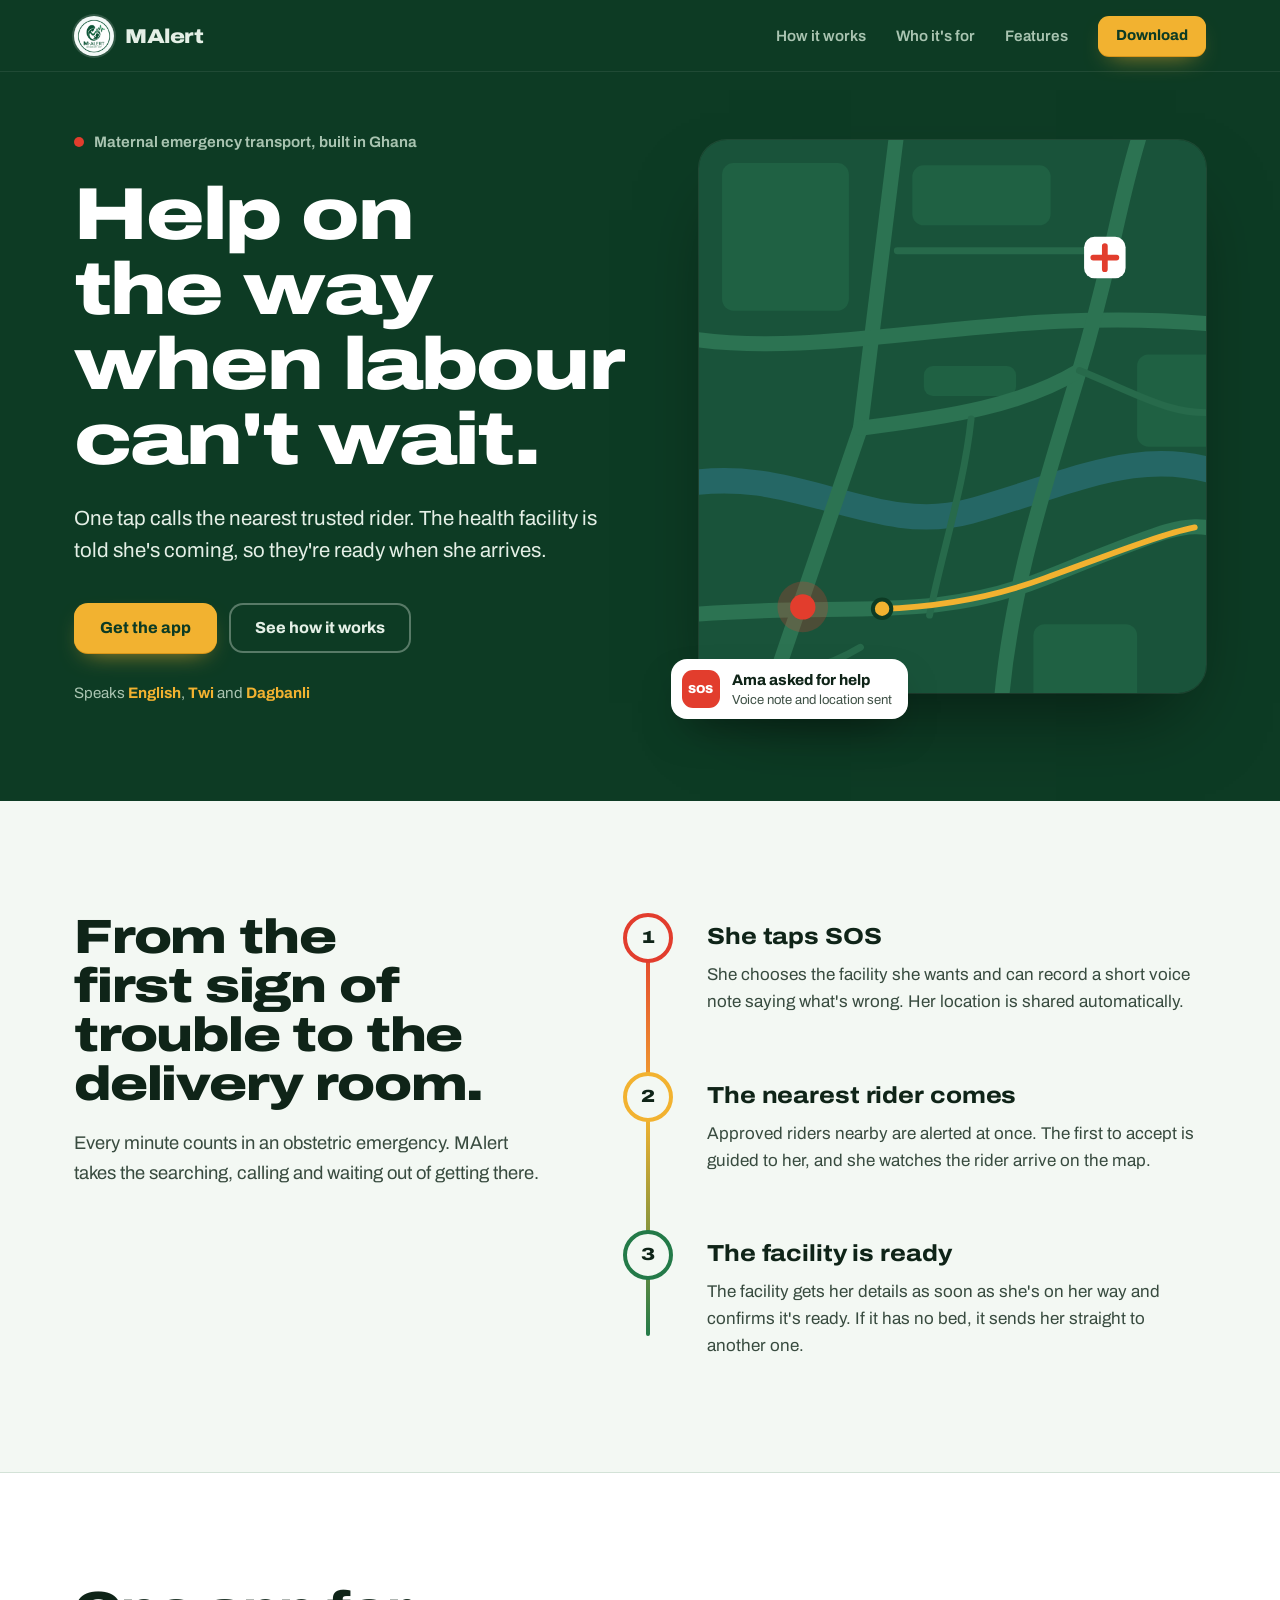
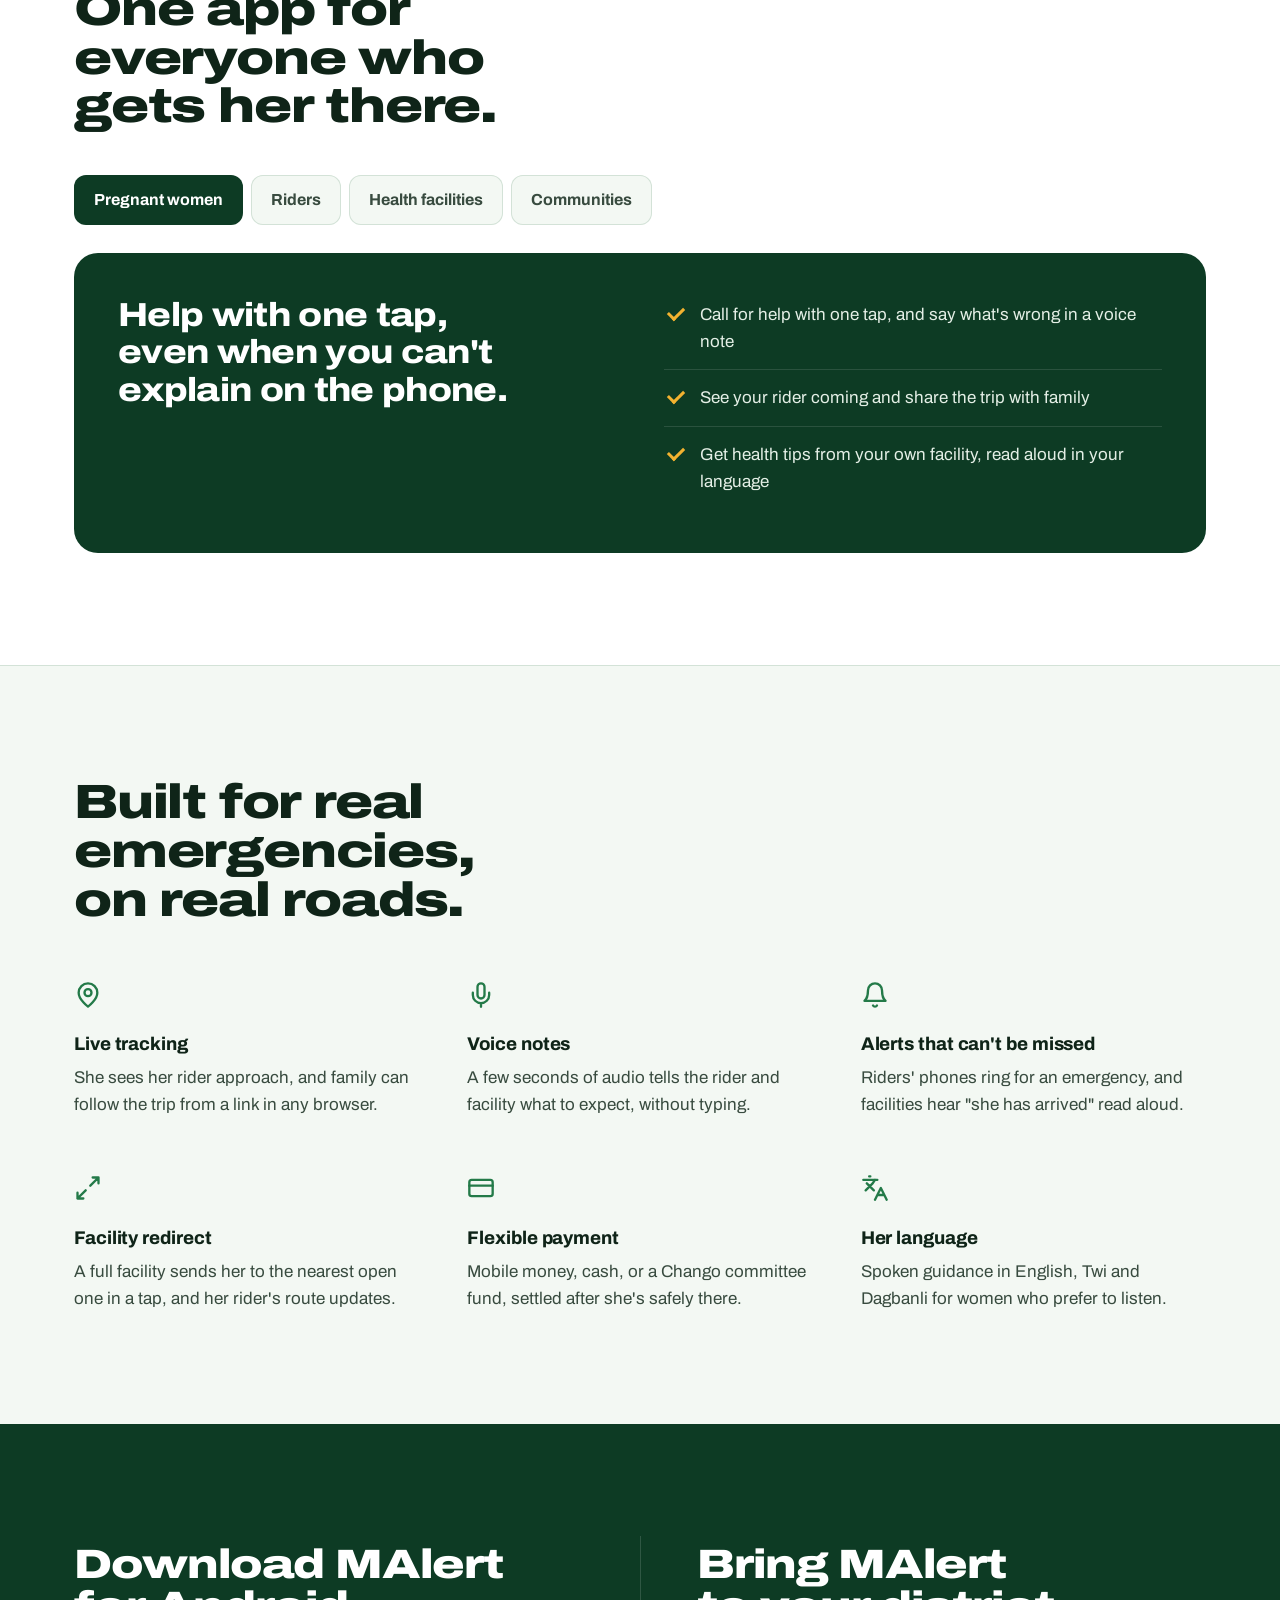
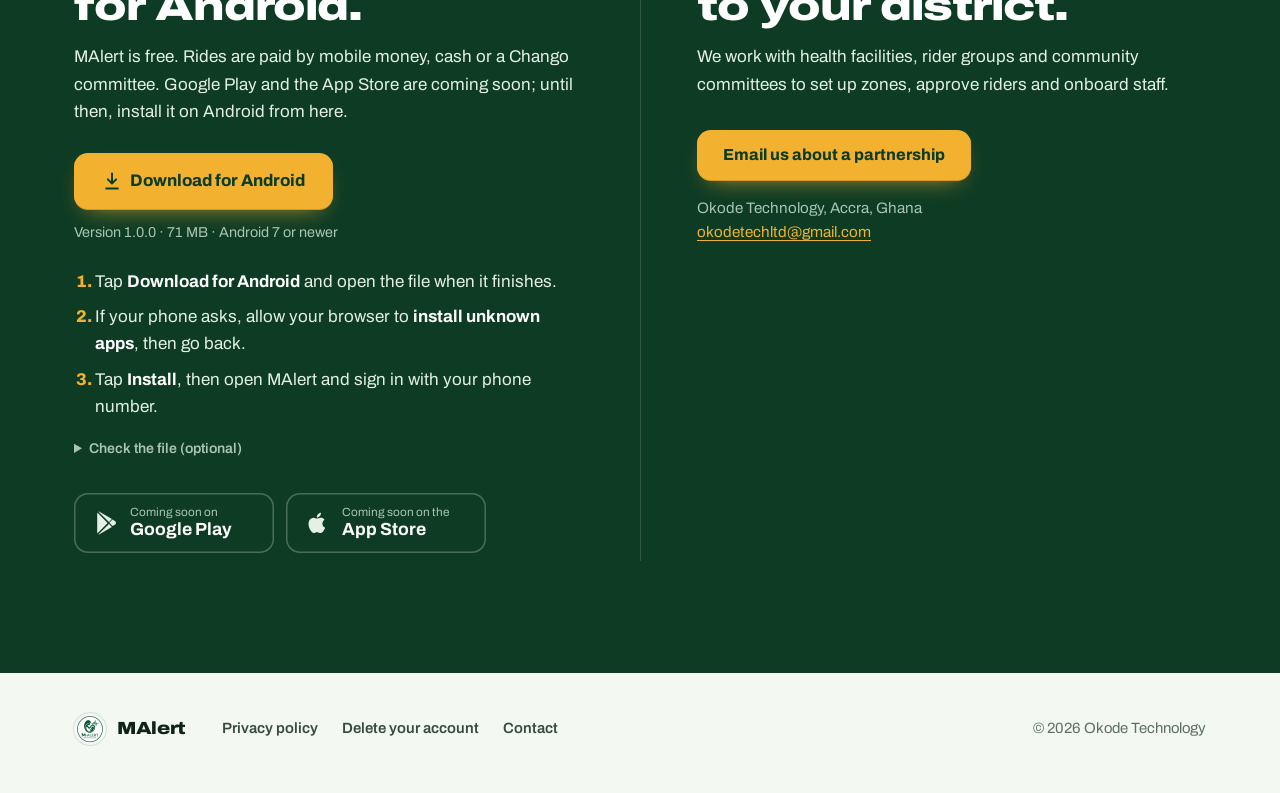
==== public/index.html @ 1bf79296 "Move the site to Firebase Hosting (malert.web.app) The site lives in public/ and deploys with fireba" ====
<!doctype html>
<html lang="en">
<head>
<meta charset="utf-8">
<meta name="viewport" content="width=device-width, initial-scale=1">
<title>MAlert: Maternal Emergency Transport</title>
<meta name="description" content="MAlert gets a pregnant woman in an emergency to the right health facility fast: one tap calls the nearest rider, and the facility is ready when she arrives.">
<meta name="theme-color" content="#0d3b24">
<meta property="og:title" content="MAlert: help on the way when labour can't wait">
<meta property="og:description" content="One tap calls the nearest rider. The facility is told she's coming. Built in Ghana for mothers, riders and health facilities.">
<meta property="og:image" content="logo.png">
<meta property="og:type" content="website">
<link rel="icon" href="logo.png" type="image/png">
<link rel="apple-touch-icon" href="logo.png">
<link rel="preconnect" href="https://fonts.googleapis.com">
<link rel="preconnect" href="https://fonts.gstatic.com" crossorigin>
<link href="https://fonts.googleapis.com/css2?family=Archivo:wdth,wght@62..125,400..900&display=swap" rel="stylesheet">
<link rel="stylesheet" href="styles.css">
</head>
<body class="home">
<a class="skip" href="#main">Skip to content</a>

<header class="site-header">
  <div class="wrap">
    <a class="brand" href="./"><img src="logo.png" alt="" width="40" height="40">MAlert</a>
    <nav class="nav" aria-label="Main">
      <a href="#how">How it works</a>
      <a href="#who">Who it's for</a>
      <a href="#features">Features</a>
      <a class="btn gold small" href="#download">Download</a>
    </nav>
  </div>
</header>

<main id="main">
  <section class="hero">
    <div class="wrap hero-grid">
      <div class="hero-copy">
        <p class="tag"><span class="pulse" aria-hidden="true"></span>Maternal emergency transport, built in Ghana</p>
        <h1>Help on the way when labour can't wait.</h1>
        <p class="lede">One tap calls the nearest trusted rider. The health facility is told she's coming, so they're ready when she arrives.</p>
        <div class="hero-actions">
          <a class="btn gold" href="#download">Get the app</a>
          <a class="btn line" href="#how">See how it works</a>
        </div>
        <p class="langs">Speaks <b>English</b>, <b>Twi</b> and <b>Dagbanli</b></p>
      </div>

      <div class="trip" aria-hidden="true">
        <svg class="map" viewBox="0 0 440 480" preserveAspectRatio="xMidYMid slice">
          <rect width="440" height="480" class="m-ground"/>
          <path class="m-water" d="M-20 300 C 80 278, 150 345, 235 322 S 385 262, 460 292"/>
          <g class="m-block">
            <rect x="185" y="22" width="120" height="52" rx="10"/>
            <rect x="20" y="20" width="110" height="128" rx="10"/>
            <rect x="380" y="186" width="70" height="80" rx="10"/>
            <rect x="290" y="420" width="90" height="70" rx="10"/>
            <rect x="195" y="196" width="80" height="26" rx="8"/>
          </g>
          <g class="m-road">
            <path d="M-10 412 C 120 400, 200 420, 300 380 S 420 330, 450 338"/>
            <path d="M58 490 L 140 250 L 172 -10"/>
            <path d="M-10 172 C 120 192, 260 142, 450 160"/>
            <path d="M262 490 C 270 390, 300 300, 330 200 S 362 60, 384 -10"/>
            <path d="M140 250 C 220 240, 280 230, 330 200"/>
          </g>
          <g class="m-lane">
            <path d="M0 470 C 60 460, 90 470, 140 440"/>
            <path d="M330 200 C 380 220, 410 240, 450 236"/>
            <path d="M200 412 C 210 360, 230 300, 236 242"/>
            <path d="M172 96 L 340 96"/>
          </g>
          <path class="route route-rider" pathLength="1" d="M430 336 C 400 342, 350 362, 300 380 C 230 406, 160 410, 90 405"/>
          <path class="route route-trip" pathLength="1" d="M90 405 L 140 250 C 220 240, 280 230, 330 200 C 342 170, 348 140, 352 120"/>
          <g class="pin-her">
            <circle class="halo" cx="90" cy="405" r="22"/>
            <circle cx="90" cy="405" r="11"/>
          </g>
          <path id="ride" fill="none" d="M430 336 C 400 342, 350 362, 300 380 C 230 406, 160 410, 90 405 L 140 250 C 220 240, 280 230, 330 200 C 342 170, 348 140, 352 120"/>
          <g class="pin-rider">
            <circle id="rider" cx="352" cy="120" r="8"/>
          </g>
          <g class="pin-facility">
            <rect x="334" y="84" width="36" height="36" rx="9"/>
            <path d="M352 92 v20 M342 102 h20"/>
          </g>
        </svg>

        <div class="chip chip-sos"><span class="sos-dot">SOS</span><span><b>Ama asked for help</b>Voice note and location sent</span></div>
        <div class="chip chip-rider"><span class="ico">
          <svg width="18" height="18" viewBox="0 0 24 24" fill="none" stroke="currentColor" stroke-width="2.2" stroke-linecap="round" stroke-linejoin="round"><circle cx="5.5" cy="17.5" r="3.5"/><circle cx="18.5" cy="17.5" r="3.5"/><path d="M15 6h2l3 7.5M5.5 17.5 9 10h5l4.5 7.5M12 6h3"/></svg>
        </span><span><b>Kwame is 4 min away</b>Accepted the emergency</span></div>
        <div class="chip chip-facility"><span class="ico ok">
          <svg width="18" height="18" viewBox="0 0 24 24" fill="none" stroke="currentColor" stroke-width="2.6" stroke-linecap="round" stroke-linejoin="round"><path d="M20 6 9 17l-5-5"/></svg>
        </span><span><b>Ridge Hospital is ready</b>A bed is waiting for her</span></div>
      </div>
    </div>
  </section>

  <section id="how" class="how">
    <div class="wrap how-grid">
      <div class="how-head">
        <h2>From the first sign of trouble to the delivery room.</h2>
        <p>Every minute counts in an obstetric emergency. MAlert takes the searching, calling and waiting out of getting there.</p>
      </div>
      <ol class="stops">
        <li class="stop">
          <span class="marker sos" aria-hidden="true"></span>
          <h3>She taps SOS</h3>
          <p>She chooses the facility she wants and can record a short voice note saying what's wrong. Her location is shared automatically.</p>
        </li>
        <li class="stop">
          <span class="marker rider" aria-hidden="true"></span>
          <h3>The nearest rider comes</h3>
          <p>Approved riders nearby are alerted at once. The first to accept is guided to her, and she watches the rider arrive on the map.</p>
        </li>
        <li class="stop">
          <span class="marker facility" aria-hidden="true"></span>
          <h3>The facility is ready</h3>
          <p>The facility gets her details as soon as she's on her way and confirms it's ready. If it has no bed, it sends her straight to another one.</p>
        </li>
      </ol>
    </div>
  </section>

  <section id="who" class="who">
    <div class="wrap">
      <h2>One app for everyone who gets her there.</h2>
      <div class="tabs" role="tablist" aria-label="Who MAlert is for">
        <button role="tab" id="t-women" aria-controls="p-women" aria-selected="true">Pregnant women</button>
        <button role="tab" id="t-riders" aria-controls="p-riders" aria-selected="false" tabindex="-1">Riders</button>
        <button role="tab" id="t-facilities" aria-controls="p-facilities" aria-selected="false" tabindex="-1">Health facilities</button>
        <button role="tab" id="t-communities" aria-controls="p-communities" aria-selected="false" tabindex="-1">Communities</button>
      </div>

      <div class="panel" role="tabpanel" id="p-women" aria-labelledby="t-women">
        <p class="panel-lead">Help with one tap, even when you can't explain on the phone.</p>
        <ul>
          <li>Call for help with one tap, and say what's wrong in a voice note</li>
          <li>See your rider coming and share the trip with family</li>
          <li>Get health tips from your own facility, read aloud in your language</li>
        </ul>
      </div>
      <div class="panel" role="tabpanel" id="p-riders" aria-labelledby="t-riders">
        <p class="panel-lead">Emergencies that ring like a call, and pay for every trip.</p>
        <ul>
          <li>Emergency alerts that ring like a phone call, so none is missed</li>
          <li>The route to her, then on to the facility, on the map</li>
          <li>Get paid for every completed trip, with your earnings in one place</li>
        </ul>
      </div>
      <div class="panel" role="tabpanel" id="p-facilities" aria-labelledby="t-facilities">
        <p class="panel-lead">Know who's coming before she reaches the door.</p>
        <ul>
          <li>See who is coming, how far away she is, and what's wrong</li>
          <li>Mark ready, or redirect her to another facility when you're full</li>
          <li>Follow up your patients with visits, check-ins and audio tips</li>
        </ul>
      </div>
      <div class="panel" role="tabpanel" id="p-communities" aria-labelledby="t-communities">
        <p class="panel-lead">Committees and zone managers keep every ride covered.</p>
        <ul>
          <li>Chango committees cover rides for the women they enrol</li>
          <li>Zone managers approve riders and step in when no one accepts</li>
          <li>Clear records of every trip and payment</li>
        </ul>
      </div>
    </div>
  </section>

  <section id="features" class="features-sec">
    <div class="wrap">
      <h2>Built for real emergencies, on real roads.</h2>
      <div class="features">
        <div class="feature">
          <svg width="24" height="24" viewBox="0 0 24 24" fill="none" stroke="currentColor" stroke-width="2" stroke-linecap="round" stroke-linejoin="round" aria-hidden="true"><path d="M20 10c0 6-8 12-8 12s-8-6-8-12a8 8 0 0 1 16 0Z"/><circle cx="12" cy="10" r="3"/></svg>
          <h3>Live tracking</h3>
          <p>She sees her rider approach, and family can follow the trip from a link in any browser.</p>
        </div>
        <div class="feature">
          <svg width="24" height="24" viewBox="0 0 24 24" fill="none" stroke="currentColor" stroke-width="2" stroke-linecap="round" stroke-linejoin="round" aria-hidden="true"><path d="M12 2a3 3 0 0 0-3 3v7a3 3 0 0 0 6 0V5a3 3 0 0 0-3-3Z"/><path d="M19 10v2a7 7 0 0 1-14 0v-2M12 19v3"/></svg>
          <h3>Voice notes</h3>
          <p>A few seconds of audio tells the rider and facility what to expect, without typing.</p>
        </div>
        <div class="feature">
          <svg width="24" height="24" viewBox="0 0 24 24" fill="none" stroke="currentColor" stroke-width="2" stroke-linecap="round" stroke-linejoin="round" aria-hidden="true"><path d="M6 8a6 6 0 0 1 12 0c0 7 3 9 3 9H3s3-2 3-9M10.3 21a1.94 1.94 0 0 0 3.4 0"/></svg>
          <h3>Alerts that can't be missed</h3>
          <p>Riders' phones ring for an emergency, and facilities hear "she has arrived" read aloud.</p>
        </div>
        <div class="feature">
          <svg width="24" height="24" viewBox="0 0 24 24" fill="none" stroke="currentColor" stroke-width="2" stroke-linecap="round" stroke-linejoin="round" aria-hidden="true"><path d="M16 3h5v5M21 3l-7 7M8 21H3v-5M3 21l7-7"/></svg>
          <h3>Facility redirect</h3>
          <p>A full facility sends her to the nearest open one in a tap, and her rider's route updates.</p>
        </div>
        <div class="feature">
          <svg width="24" height="24" viewBox="0 0 24 24" fill="none" stroke="currentColor" stroke-width="2" stroke-linecap="round" stroke-linejoin="round" aria-hidden="true"><rect x="2" y="5" width="20" height="14" rx="2"/><path d="M2 10h20"/></svg>
          <h3>Flexible payment</h3>
          <p>Mobile money, cash, or a Chango committee fund, settled after she's safely there.</p>
        </div>
        <div class="feature">
          <svg width="24" height="24" viewBox="0 0 24 24" fill="none" stroke="currentColor" stroke-width="2" stroke-linecap="round" stroke-linejoin="round" aria-hidden="true"><path d="m5 8 6 6M4 14l6-6 2-3M2 5h12M7 2h1M22 22l-5-10-5 10M14 18h6"/></svg>
          <h3>Her language</h3>
          <p>Spoken guidance in English, Twi and Dagbanli for women who prefer to listen.</p>
        </div>
      </div>
    </div>
  </section>

  <section id="download" class="closing">
    <div class="wrap closing-grid">
      <div class="get">
        <h2>Download MAlert for Android.</h2>
        <p>MAlert is free. Rides are paid by mobile money, cash or a Chango committee. Google Play and the App Store are coming soon; until then, install it on Android from here.</p>
        <a class="btn gold dl" href="downloads/malert.apk" download="MAlert-1.0.0.apk">
          <svg width="20" height="20" viewBox="0 0 24 24" fill="none" stroke="currentColor" stroke-width="2.4" stroke-linecap="round" stroke-linejoin="round" aria-hidden="true"><path d="M12 3v12M7 10l5 5 5-5M5 21h14"/></svg>
          Download for Android
        </a>
        <p class="dl-meta">Version 1.0.0 · 71 MB · Android 7 or newer</p>
        <ol class="install">
          <li>Tap <b>Download for Android</b> and open the file when it finishes.</li>
          <li>If your phone asks, allow your browser to <b>install unknown apps</b>, then go back.</li>
          <li>Tap <b>Install</b>, then open MAlert and sign in with your phone number.</li>
        </ol>
        <details class="checksum">
          <summary>Check the file (optional)</summary>
          <p>SHA-256: <code>a1c5a1329625d62ba07ef2e27d8ba541b349434fed647438bda74702157e3edd</code><br>Signed by Okode Technology.</p>
        </details>
        <div class="stores">
          <span class="store" role="img" aria-label="Coming soon on Google Play">
            <svg width="24" height="24" viewBox="0 0 24 24" fill="currentColor" aria-hidden="true"><path d="M3.6 1.8c-.3.3-.4.7-.4 1.2v18c0 .5.1.9.4 1.2l10-10.2L3.6 1.8Zm11.4 9.1 2.9-2.9L5.4.8c-.4-.2-.8-.3-1.1-.2l10.7 10.3Zm0 2.2L4.3 23.4c.3.1.7 0 1.1-.2l12.5-7.2-2.9-2.9Zm6.3-2.9-2.8-1.6-3.2 3.2 3.2 3.2 2.8-1.6c.9-.5.9-2.7 0-3.2Z"/></svg>
            <span><small>Coming soon on</small><b>Google Play</b></span>
          </span>
          <span class="store" role="img" aria-label="Coming soon on the App Store">
            <svg width="24" height="24" viewBox="0 0 24 24" fill="currentColor" aria-hidden="true"><path d="M16.4 12.6c0-2.6 2.1-3.8 2.2-3.9-1.2-1.8-3.1-2-3.7-2-1.6-.2-3.1.9-3.9.9-.8 0-2.1-.9-3.4-.9-1.7 0-3.3 1-4.2 2.6-1.8 3.1-.5 7.7 1.3 10.2.9 1.2 1.9 2.6 3.2 2.6 1.3-.1 1.8-.8 3.3-.8 1.6 0 2 .8 3.4.8 1.4 0 2.3-1.3 3.1-2.5 1-1.4 1.4-2.8 1.4-2.9-.1 0-2.7-1-2.7-4.1ZM13.9 4.9c.7-.9 1.2-2 1-3.2-1 0-2.3.7-3 1.6-.7.8-1.2 2-1.1 3.1 1.2.1 2.4-.6 3.1-1.5Z"/></svg>
            <span><small>Coming soon on the</small><b>App Store</b></span>
          </span>
        </div>
      </div>
      <div id="contact" class="partner">
        <h2>Bring MAlert to your district.</h2>
        <p>We work with health facilities, rider groups and community committees to set up zones, approve riders and onboard staff.</p>
        <a class="btn gold" href="mailto:okodetechltd@gmail.com?subject=MAlert%20partnership">Email us about a partnership</a>
        <p class="addr">Okode Technology, Accra, Ghana<br><a href="mailto:okodetechltd@gmail.com">okodetechltd@gmail.com</a></p>
      </div>
    </div>
  </section>
</main>

<footer>
  <div class="wrap">
    <a class="brand" href="./"><img src="logo.png" alt="" width="32" height="32">MAlert</a>
    <nav aria-label="Legal">
      <a href="privacy.html">Privacy policy</a>
      <a href="delete-account.html">Delete your account</a>
      <a href="mailto:okodetechltd@gmail.com">Contact</a>
    </nav>
    <span class="copy">© 2026 Okode Technology</span>
  </div>
</footer>

<script>
(function () {
  // One clock drives the trip: the rider's route draws to her, a short pickup pause,
  // then her route draws on to the facility. Chips appear as each step happens.
  var trip = document.querySelector('.trip'), path = document.getElementById('ride'), dot = document.getElementById('rider');
  if (!trip || !path || !path.getTotalLength) return;
  if (window.matchMedia('(prefers-reduced-motion: reduce)').matches) return;
  var leg1 = trip.querySelector('.route-rider'), leg2 = trip.querySelector('.route-trip');
  var chips = [[0, '.chip-sos'], [.42, '.chip-rider'], [.98, '.chip-facility']].map(function (c) { return [c[0], trip.querySelector(c[1])]; });
  var len = path.getTotalLength(), SPLIT = .44, start = null, delay = 500, dur = 4600;
  function ease(t) { return t < .5 ? 2 * t * t : 1 - Math.pow(-2 * t + 2, 2) / 2; }
  function at(p) { // 0-40% of the time: to her; 40-50%: pickup; 50-100%: to the facility
    if (p < .4) return SPLIT * ease(p / .4);
    if (p < .5) return SPLIT;
    return SPLIT + (1 - SPLIT) * ease((p - .5) / .5);
  }
  function render(p) {
    var f = at(p), pt = path.getPointAtLength(f * len);
    dot.setAttribute('cx', pt.x); dot.setAttribute('cy', pt.y);
    leg1.style.strokeDashoffset = 1 - Math.min(f / SPLIT, 1);
    leg2.style.strokeDashoffset = 1 - Math.max((f - SPLIT) / (1 - SPLIT), 0);
    chips.forEach(function (c) { if (c[1]) c[1].classList.toggle('on', p >= c[0]); });
  }
  trip.classList.add('play');
  render(0);
  function tick(now) {
    if (start === null) start = now;
    var p = Math.min(Math.max((now - start - delay) / dur, 0), 1);
    render(p);
    if (p < 1) requestAnimationFrame(tick);
  }
  requestAnimationFrame(function () { requestAnimationFrame(tick); });
})();
(function () {
  var tabs = Array.prototype.slice.call(document.querySelectorAll('[role="tab"]'));
  if (!tabs.length) return;
  function select(tab, focus) {
    tabs.forEach(function (t) {
      var on = t === tab;
      t.setAttribute('aria-selected', on);
      t.tabIndex = on ? 0 : -1;
      document.getElementById(t.getAttribute('aria-controls')).hidden = !on;
    });
    if (focus) tab.focus();
  }
  tabs.forEach(function (t, i) {
    t.addEventListener('click', function () { select(t); });
    t.addEventListener('keydown', function (e) {
      var n = e.key === 'ArrowRight' ? 1 : e.key === 'ArrowLeft' ? -1 : 0;
      if (!n) return;
      e.preventDefault();
      select(tabs[(i + n + tabs.length) % tabs.length], true);
    });
  });
  select(tabs[0]);
})();
</script>
</body>
</html>
---- public/styles.css ----
/* MAlert site. One family (Archivo), width axis carries the voice:
   expanded heavy for headlines (road-sign), normal width for reading. */

:root {
  --forest: #0d3b24;
  --forest-2: #134a2e;
  --forest-3: #1d5c3b;
  --leaf: #237a48;
  --gold: #f2b230;
  --gold-deep: #d9961a;
  --sos: #e23d2d;
  --on-forest: #e4efe6;
  --on-forest-dim: #a9c4b1;

  --bg: #f3f8f3;
  --paper: #ffffff;
  --ink: #0f2418;
  --body: #384b3f;
  --muted: #5d6f63;
  --line: #d3e2d7;
  --accent: var(--leaf);
  --note: #fff4d6;

  --map-ground: #19533a;
  --map-block: #1f6143;
  --map-road: #2c7352;
  --map-lane: #276a4b;
  --map-water: #2b6f78;

  color-scheme: light;
}

@media (prefers-color-scheme: dark) {
  :root:not([data-theme="light"]) {
    --bg: #0c1f15;
    --paper: #11291c;
    --ink: #eaf3ec;
    --body: #c2d3c7;
    --muted: #8fa797;
    --line: #23402f;
    --accent: #7fd1a0;
    --note: #3a2f12;
    color-scheme: dark;
  }
}
:root[data-theme="dark"] {
  --bg: #0c1f15; --paper: #11291c; --ink: #eaf3ec; --body: #c2d3c7;
  --muted: #8fa797; --line: #23402f; --accent: #7fd1a0; --note: #3a2f12;
  color-scheme: dark;
}

* { box-sizing: border-box; }
html { scroll-behavior: smooth; -webkit-text-size-adjust: 100%; scroll-padding-top: 80px; }
@media (prefers-reduced-motion: reduce) { html { scroll-behavior: auto; } }

body {
  margin: 0;
  background: var(--bg);
  color: var(--body);
  font-family: "Archivo", system-ui, -apple-system, "Segoe UI", Roboto, sans-serif;
  font-size: 17px;
  line-height: 1.6;
  font-variation-settings: "wdth" 100;
  overflow-x: hidden;
}

h1, h2, h3 { color: var(--ink); margin: 0; }
h1, h2 {
  font-stretch: 125%;
  font-variation-settings: "wdth" 125;
  font-weight: 850;
  letter-spacing: -0.025em;
  line-height: 1.02;
  text-wrap: balance;
}
h1 { font-size: clamp(2.5rem, 6vw, 4.6rem); }
h2 { font-size: clamp(1.9rem, 3.8vw, 3rem); }
h3 { font-size: 1.15rem; font-weight: 750; line-height: 1.25; letter-spacing: -0.005em; }
p { margin: 0; }
a { color: var(--accent); text-underline-offset: 3px; }
img { max-width: 100%; display: block; }

.wrap { width: 100%; max-width: 1180px; margin: 0 auto; padding: 0 24px; }
@media (max-width: 600px) { .wrap { padding: 0 16px; } }

.skip { position: absolute; left: -999px; top: 8px; background: var(--gold); color: var(--forest); padding: 8px 14px; border-radius: 8px; z-index: 20; font-weight: 700; }
.skip:focus { left: 8px; }
:focus-visible { outline: 3px solid var(--gold); outline-offset: 3px; border-radius: 6px; }

/* ── Buttons ─────────────────────────── */
.btn {
  display: inline-flex; align-items: center; justify-content: center; gap: 8px;
  min-height: 50px; padding: 0 26px; border-radius: 14px; border: 0;
  font: inherit; font-weight: 750; font-size: 1rem; text-decoration: none; cursor: pointer;
  background: var(--forest); color: #fff;
  transition: background-color .15s ease, box-shadow .15s ease;
}
.btn:hover { background: var(--forest-3); }
.btn.gold { background: var(--gold); color: var(--forest); box-shadow: 0 1px 0 var(--gold-deep), 0 10px 24px -12px rgba(242, 178, 48, .8); }
.btn.gold:hover { background: #f7c357; }
.btn.line { background: transparent; color: var(--on-forest); box-shadow: inset 0 0 0 2px rgba(228, 239, 230, .35); }
.btn.line:hover { box-shadow: inset 0 0 0 2px var(--on-forest); }
.btn.small { min-height: 40px; padding: 0 18px; font-size: .92rem; border-radius: 11px; }

/* ── Header ──────────────────────────── */
.site-header { position: sticky; top: 0; z-index: 10; background: var(--forest); color: var(--on-forest); }
.site-header::after { content: ""; position: absolute; inset: auto 0 0; height: 1px; background: rgba(255, 255, 255, .08); }
.site-header .wrap { display: flex; align-items: center; gap: 24px; height: 72px; }
.brand {
  display: inline-flex; align-items: center; gap: 11px; color: inherit; text-decoration: none;
  font-weight: 850; font-size: 1.25rem; letter-spacing: -0.02em; font-variation-settings: "wdth" 118;
}
.brand img { width: 40px; height: 40px; border-radius: 50%; background: #fff; box-shadow: 0 0 0 2px rgba(255, 255, 255, .15); }
.nav { margin-left: auto; display: flex; gap: 30px; align-items: center; }
.nav a:not(.btn) { color: var(--on-forest-dim); text-decoration: none; font-weight: 600; font-size: .95rem; transition: color .15s; }
.nav a:not(.btn):hover { color: #fff; }
@media (max-width: 820px) { .nav a:not(.btn) { display: none; } }

/* ── Hero ────────────────────────────── */
.hero { background: var(--forest); color: var(--on-forest); padding: 56px 0 96px; position: relative; overflow: hidden; }
.hero-grid { display: grid; grid-template-columns: 1.05fr .95fr; gap: 64px; align-items: center; }
@media (max-width: 940px) { .hero-grid { grid-template-columns: 1fr; gap: 48px; } .hero { padding: 40px 0 72px; } }

.tag { display: inline-flex; align-items: center; gap: 10px; font-weight: 650; font-size: .95rem; color: var(--on-forest-dim); }
.pulse { width: 10px; height: 10px; border-radius: 50%; background: var(--sos); box-shadow: 0 0 0 0 rgba(226, 61, 45, .6); animation: ping 2.2s infinite; flex: none; }
@keyframes ping { 70% { box-shadow: 0 0 0 10px rgba(226, 61, 45, 0); } 100% { box-shadow: 0 0 0 0 rgba(226, 61, 45, 0); } }

.hero h1 { color: #fff; margin-top: 22px; max-width: 11ch; }
.lede { font-size: clamp(1.1rem, 1.6vw, 1.3rem); line-height: 1.55; margin-top: 26px; max-width: 30em; color: var(--on-forest); }
.hero-actions { display: flex; flex-wrap: wrap; gap: 12px; margin-top: 36px; }
.langs { margin-top: 28px; font-size: .95rem; color: var(--on-forest-dim); }
.langs b { color: var(--gold); font-weight: 700; }

/* The trip: map card with a route that draws on load */
.trip { position: relative; max-width: 520px; width: 100%; justify-self: end; }
@media (max-width: 940px) { .trip { justify-self: center; } }
.map {
  display: block; width: 100%; aspect-ratio: 440 / 480; height: auto;
  border-radius: 28px; box-shadow: 0 0 0 1px rgba(255, 255, 255, .08), 0 40px 80px -30px rgba(0, 0, 0, .55);
}
.m-ground { fill: var(--map-ground); }
.m-water { fill: none; stroke: var(--map-water); stroke-width: 22; stroke-linecap: round; opacity: .7; }
.m-block rect { fill: var(--map-block); }
.m-road path { fill: none; stroke: var(--map-road); stroke-width: 13; stroke-linecap: round; stroke-linejoin: round; }
.m-lane path { fill: none; stroke: var(--map-lane); stroke-width: 6; stroke-linecap: round; }
.route { fill: none; stroke-linecap: round; stroke-linejoin: round; stroke-dasharray: 1; stroke-dashoffset: 0; }
.route-rider { stroke: var(--gold); stroke-width: 5; }
.route-trip { stroke: #fff; stroke-width: 6; }
.pin-her circle { fill: var(--sos); }
.pin-her .halo { fill: rgba(226, 61, 45, .25); transform-box: fill-box; transform-origin: center; }
.pin-rider circle { fill: var(--gold); stroke: var(--forest); stroke-width: 3.5; }
.pin-facility rect { fill: #fff; }
.pin-facility path { stroke: var(--sos); stroke-width: 5; stroke-linecap: round; }

.chip {
  position: absolute; display: flex; align-items: center; gap: 12px;
  background: #fff; color: #3f5146; border-radius: 16px; padding: 11px 16px 11px 11px;
  font-size: .82rem; line-height: 1.3; box-shadow: 0 18px 40px -16px rgba(0, 0, 0, .5);
  max-width: 270px;
}
.chip b { display: block; color: #0f2418; font-size: .95rem; font-weight: 750; }
.chip-sos { left: -28px; bottom: -26px; }
.chip-rider { right: -24px; top: 47%; }
.chip-facility { right: 15%; top: -22px; }
@media (max-width: 600px) {
  .chip { font-size: .75rem; padding: 8px 12px 8px 8px; max-width: 220px; }
  .chip b { font-size: .86rem; }
  .chip-sos { left: -6px; bottom: -22px; }
  .chip-rider { right: -6px; }
  .chip-facility { right: 6px; }
}
.sos-dot, .chip .ico { flex: none; width: 38px; height: 38px; border-radius: 11px; display: grid; place-items: center; }
.sos-dot { background: var(--sos); color: #fff; font-weight: 850; font-size: .72rem; letter-spacing: .02em; }
.chip .ico { background: var(--gold); color: var(--forest); }
.chip .ico.ok { background: var(--leaf); color: #fff; }

/* Final state is the default (no JS, reduced motion). The script adds .play and drives the trip. */
.trip.play .chip { opacity: 0; transform: translateY(10px) scale(.97); transition: opacity .45s ease, transform .5s cubic-bezier(.2, .8, .2, 1); }
.trip.play .chip.on { opacity: 1; transform: none; }
@media (prefers-reduced-motion: no-preference) {
  .pin-her .halo { animation: halo 1.6s ease-out infinite; }
  @keyframes halo { from { transform: scale(.6); opacity: 1; } to { transform: scale(1.6); opacity: 0; } }
}
@media (prefers-reduced-motion: reduce) { .pulse { animation: none; } }

/* ── Sections ────────────────────────── */
section { padding: 112px 0; }
@media (max-width: 700px) { section { padding: 80px 0; } }

/* How it works: the route continues down the page as three stops */
.how-grid { display: grid; grid-template-columns: .9fr 1.1fr; gap: 72px; align-items: start; }
@media (max-width: 900px) { .how-grid { grid-template-columns: 1fr; gap: 48px; } }
.how-head { position: sticky; top: 120px; }
@media (max-width: 900px) { .how-head { position: static; } }
.how-head p { margin-top: 20px; font-size: 1.15rem; max-width: 28em; }

.stops { list-style: none; margin: 0; padding: 0; counter-reset: stop; position: relative; }
.stops::before {
  content: ""; position: absolute; left: 23px; top: 24px; bottom: 24px; width: 4px; border-radius: 4px;
  background: linear-gradient(var(--sos), var(--gold) 45%, var(--leaf));
}
.stop { position: relative; padding: 0 0 56px 84px; counter-increment: stop; }
.stop:last-child { padding-bottom: 0; }
.stop .marker {
  position: absolute; left: 0; top: 0; width: 50px; height: 50px; border-radius: 50%;
  display: grid; place-items: center; background: var(--bg); border: 4px solid;
  font-weight: 850; font-size: 1.1rem; color: var(--ink); font-variation-settings: "wdth" 125;
}
.stop .marker::before { content: counter(stop); }
.marker.sos { border-color: var(--sos); }
.marker.rider { border-color: var(--gold); }
.marker.facility { border-color: var(--leaf); }
.stop h3 { font-size: 1.45rem; font-variation-settings: "wdth" 112; padding-top: 9px; }
.stop p { margin-top: 10px; max-width: 34em; }

/* Who it's for */
.who { background: var(--paper); border-block: 1px solid var(--line); }
.who h2 { max-width: 16ch; }
.tabs { display: flex; flex-wrap: wrap; gap: 8px; margin-top: 44px; }
.tabs button {
  font: inherit; font-weight: 700; font-size: 1rem; cursor: pointer;
  padding: 12px 20px; border-radius: 12px; border: 0;
  background: var(--bg); color: var(--body); box-shadow: inset 0 0 0 1px var(--line);
  transition: background-color .15s, color .15s;
}
.tabs button:hover { color: var(--ink); box-shadow: inset 0 0 0 1px var(--muted); }
.tabs button[aria-selected="true"] { background: var(--forest); color: #fff; box-shadow: none; }
.panel {
  margin-top: 28px; display: grid; grid-template-columns: 1fr 1fr; gap: 48px; align-items: start;
  padding: 44px; border-radius: 24px; background: var(--forest); color: var(--on-forest);
}
.panel[hidden] { display: none; }
@media (max-width: 800px) { .panel { grid-template-columns: 1fr; gap: 24px; padding: 28px 24px; } }
.panel-lead {
  color: #fff; font-weight: 800; font-size: clamp(1.5rem, 2.6vw, 2.1rem); line-height: 1.12;
  letter-spacing: -0.02em; font-variation-settings: "wdth" 115; text-wrap: balance;
}
.panel ul { margin: 0; padding: 0; list-style: none; }
.panel li { position: relative; padding: 14px 0 14px 36px; border-top: 1px solid rgba(255, 255, 255, .12); }
.panel li:first-child { border-top: 0; padding-top: 4px; }
.panel li::before {
  content: ""; position: absolute; left: 4px; top: calc(14px + .35em); width: 13px; height: 7px;
  border-left: 3px solid var(--gold); border-bottom: 3px solid var(--gold); transform: rotate(-45deg);
}
.panel li:first-child::before { top: calc(4px + .35em); }

/* Features */
.features-sec h2 { max-width: 15ch; }
.features { display: grid; grid-template-columns: repeat(3, 1fr); gap: 56px 48px; margin-top: 56px; }
@media (max-width: 900px) { .features { grid-template-columns: repeat(2, 1fr); } }
@media (max-width: 560px) { .features { grid-template-columns: 1fr; gap: 36px; } }
.feature svg { color: var(--accent); width: 28px; height: 28px; }
.feature h3 { margin-top: 16px; }
.feature p { margin-top: 8px; max-width: 30em; }

/* Closing: download + partner */
.closing { background: var(--forest); color: var(--on-forest); }
.closing h2 { color: #fff; font-size: clamp(1.8rem, 3.2vw, 2.6rem); }
.closing-grid { display: grid; grid-template-columns: 1fr 1fr; gap: 0; }
.get, .partner { padding: 8px 56px 8px 0; }
.partner { padding: 8px 0 8px 56px; border-left: 1px solid rgba(255, 255, 255, .14); }
@media (max-width: 860px) {
  .closing-grid { grid-template-columns: 1fr; }
  .get { padding: 0 0 56px; }
  .partner { padding: 56px 0 0; border-left: 0; border-top: 1px solid rgba(255, 255, 255, .14); }
}
.closing p { margin-top: 16px; max-width: 30em; }
.stores { display: flex; flex-wrap: wrap; gap: 12px; margin-top: 32px; }
.store {
  display: inline-flex; align-items: center; gap: 12px; min-width: 200px;
  padding: 12px 20px; border-radius: 14px; color: var(--on-forest);
  box-shadow: inset 0 0 0 1.5px rgba(255, 255, 255, .25);
}
.store small { display: block; font-size: .74rem; color: var(--on-forest-dim); line-height: 1.2; }
.store b { display: block; font-size: 1.1rem; line-height: 1.25; color: #fff; }
.partner .btn { margin-top: 32px; }
.get .dl { margin-top: 28px; min-height: 56px; padding: 0 28px; font-size: 1.05rem; }
.dl-meta { font-size: .9rem; color: var(--on-forest-dim); }
.closing p.dl-meta { margin-top: 12px; }
.install { margin: 24px 0 0; padding-left: 1.3rem; max-width: 32em; color: var(--on-forest); }
.install li { margin-top: 8px; }
.install li::marker { color: var(--gold); font-weight: 800; }
.install b { color: #fff; }
.checksum { margin-top: 18px; font-size: .88rem; color: var(--on-forest-dim); }
.checksum summary { cursor: pointer; font-weight: 600; }
.checksum code { font-size: .78rem; word-break: break-all; color: var(--on-forest); }
.closing .checksum p { margin-top: 8px; }
.addr { font-size: .95rem; color: var(--on-forest-dim); }
.addr a { color: var(--gold); }

/* ── Footer ──────────────────────────── */
footer { padding: 40px 0 48px; font-size: .93rem; color: var(--muted); border-top: 1px solid var(--line); }
footer .wrap { display: flex; flex-wrap: wrap; gap: 16px 36px; align-items: center; }
footer .brand { color: var(--ink); font-size: 1.1rem; }
footer .brand img { width: 32px; height: 32px; box-shadow: 0 0 0 1px var(--line); }
footer nav { display: flex; flex-wrap: wrap; gap: 8px 24px; }
footer nav a { color: var(--body); text-decoration: none; font-weight: 600; }
footer nav a:hover { color: var(--accent); }
footer .copy { margin-left: auto; }
@media (max-width: 700px) { footer .copy { margin-left: 0; width: 100%; } }
.home footer { border-top: 0; }

/* ── Document pages (privacy, delete account, 404) ── */
.doc-head { background: var(--forest); color: var(--on-forest); padding: 64px 0 72px; }
.doc-head .wrap, .doc .wrap { max-width: 800px; }
.doc-head h1 { color: #fff; font-size: clamp(2.1rem, 5vw, 3.4rem); }
.doc-head .updated { margin-top: 16px; color: var(--on-forest-dim); }
.doc { padding: 56px 0 96px; }
.doc h2 { font-size: 1.45rem; font-variation-settings: "wdth" 115; margin: 2.6rem 0 .5rem; letter-spacing: -0.015em; line-height: 1.2; }
.doc h2:first-child { margin-top: 0; }
.doc p, .doc li { margin-top: .6rem; max-width: 40em; }
.doc ul, .doc ol { padding-left: 1.3rem; margin: 0; }
.doc li::marker { color: var(--accent); font-weight: 700; }
.doc strong { color: var(--ink); }
.doc .note { margin-top: 1.4rem; background: var(--note); border-left: 4px solid var(--gold); border-radius: 4px 12px 12px 4px; padding: 14px 18px; color: var(--ink); }
.doc-head .btn { margin-top: 32px; }
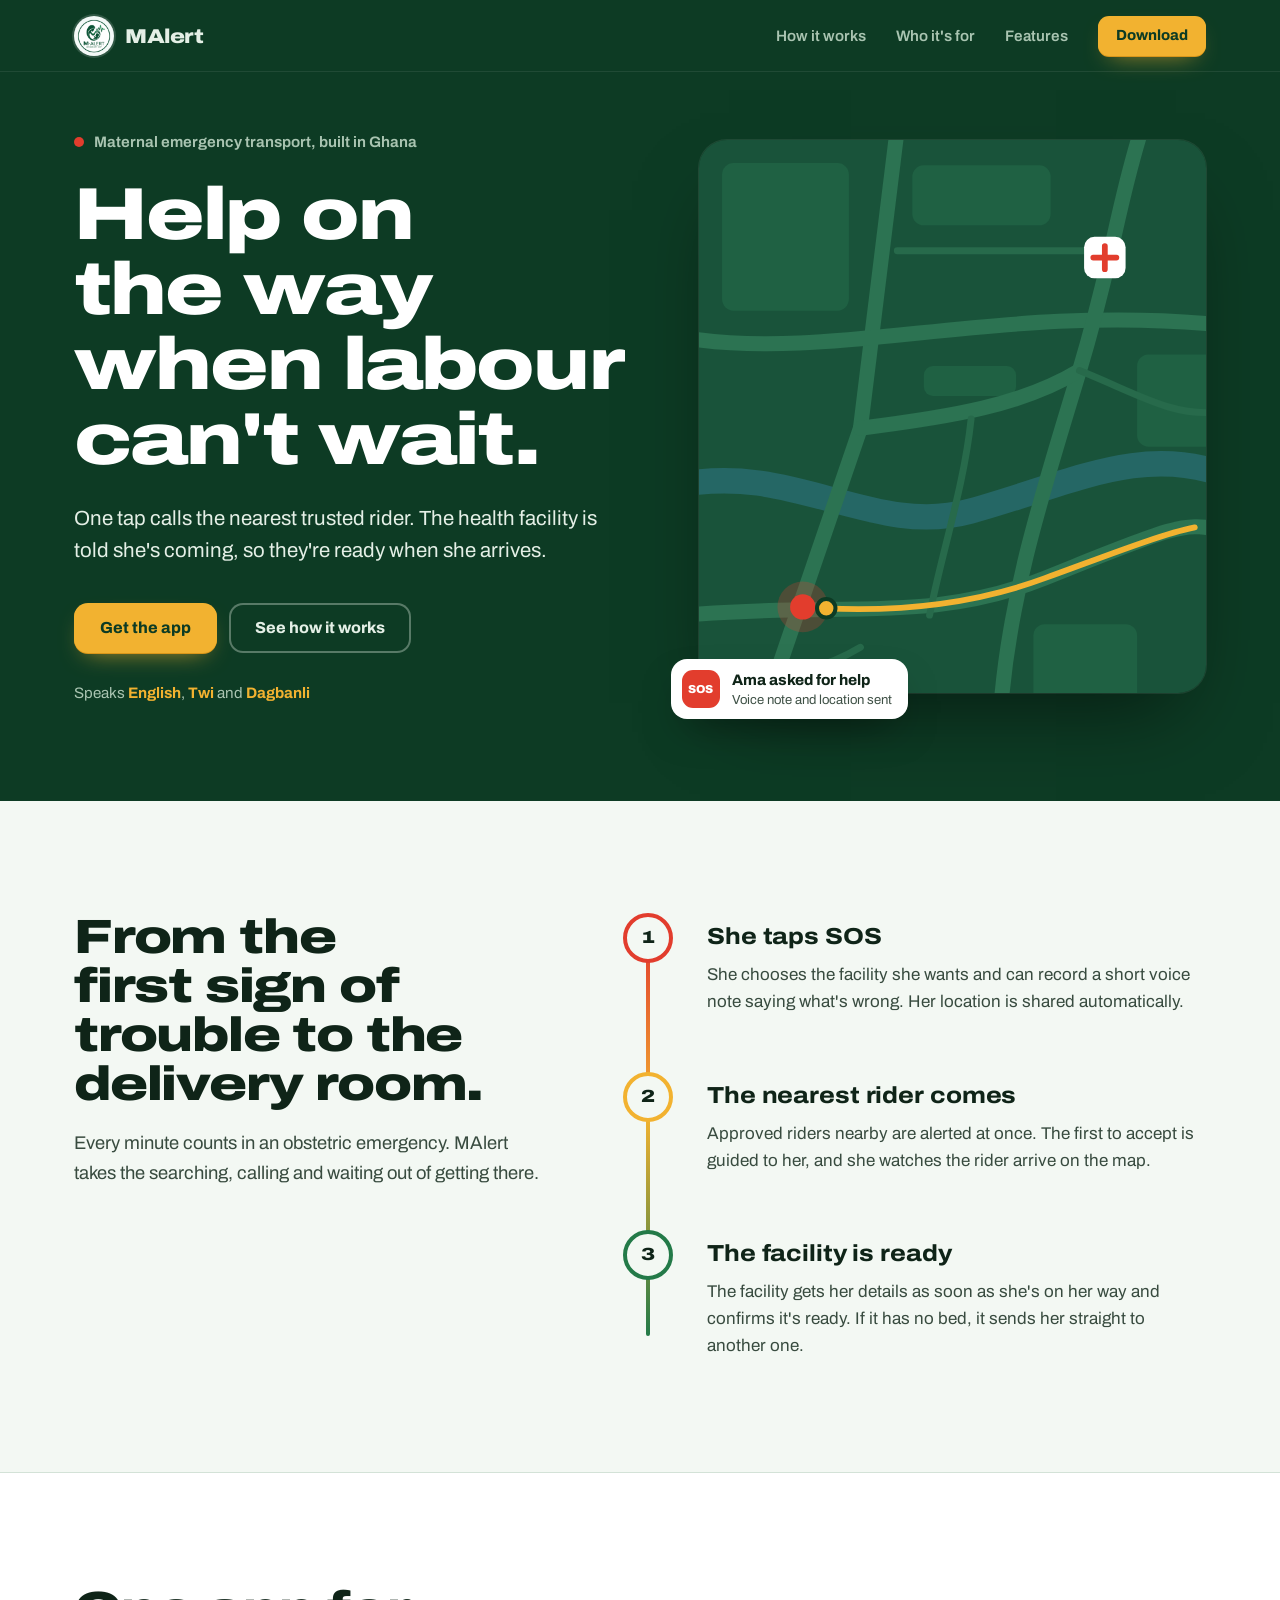
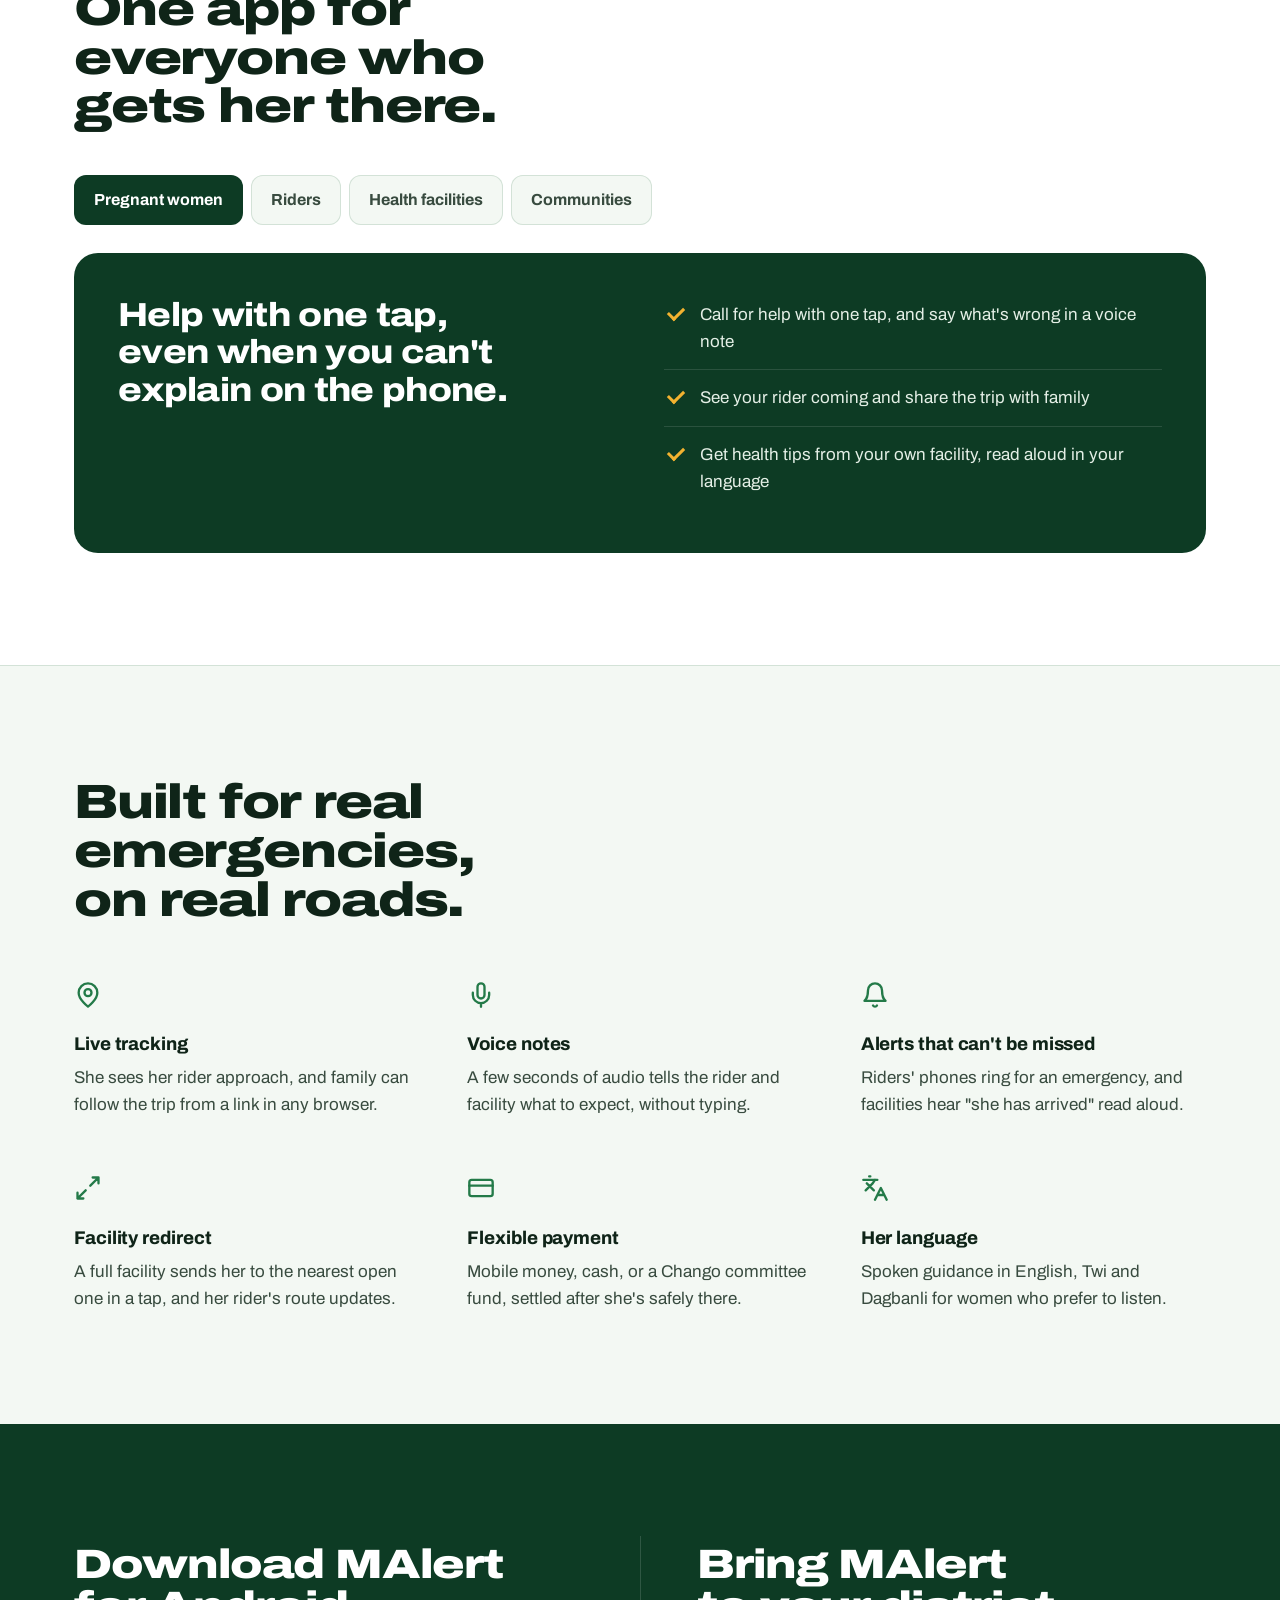
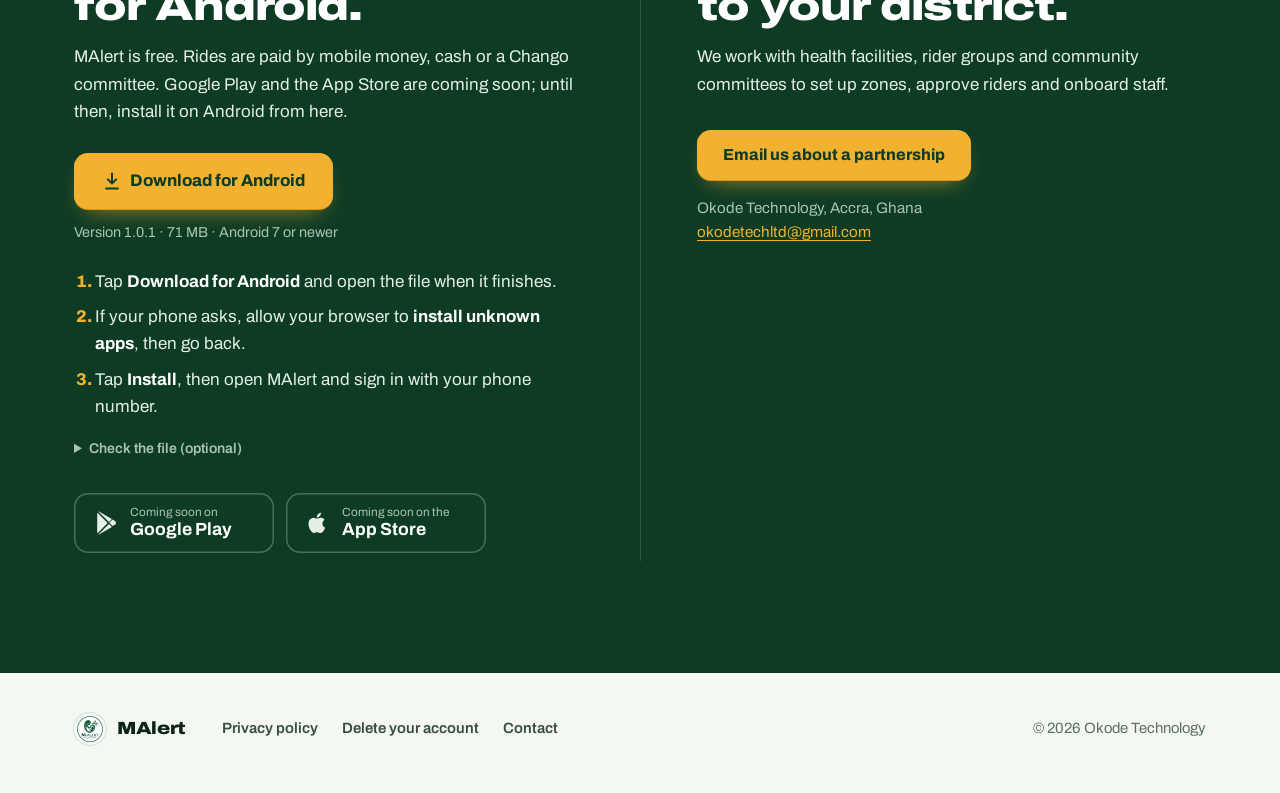
==== commit cffc739a: "Android download: version 1.0.1 (links point to malert.web.app) Co-Authored-By: Claude Opus 5.5 <nor" ====
--- a/public/index.html
+++ b/public/index.html
@@ -211,11 +211,11 @@
       <div class="get">
         <h2>Download MAlert for Android.</h2>
         <p>MAlert is free. Rides are paid by mobile money, cash or a Chango committee. Google Play and the App Store are coming soon; until then, install it on Android from here.</p>
-        <a class="btn gold dl" href="downloads/malert.apk" download="MAlert-1.0.0.apk">
+        <a class="btn gold dl" href="downloads/malert.apk" download="MAlert-1.0.1.apk">
           <svg width="20" height="20" viewBox="0 0 24 24" fill="none" stroke="currentColor" stroke-width="2.4" stroke-linecap="round" stroke-linejoin="round" aria-hidden="true"><path d="M12 3v12M7 10l5 5 5-5M5 21h14"/></svg>
           Download for Android
         </a>
-        <p class="dl-meta">Version 1.0.0 · 71 MB · Android 7 or newer</p>
+        <p class="dl-meta">Version 1.0.1 · 71 MB · Android 7 or newer</p>
         <ol class="install">
           <li>Tap <b>Download for Android</b> and open the file when it finishes.</li>
           <li>If your phone asks, allow your browser to <b>install unknown apps</b>, then go back.</li>
@@ -223,7 +223,7 @@
         </ol>
         <details class="checksum">
           <summary>Check the file (optional)</summary>
-          <p>SHA-256: <code>a1c5a1329625d62ba07ef2e27d8ba541b349434fed647438bda74702157e3edd</code><br>Signed by Okode Technology.</p>
+          <p>SHA-256: <code>e8b500648ea5d4841d3f1827ed790ddde917db1e677d88a9337236367e4efcb4</code><br>Signed by Okode Technology.</p>
         </details>
         <div class="stores">
           <span class="store" role="img" aria-label="Coming soon on Google Play">
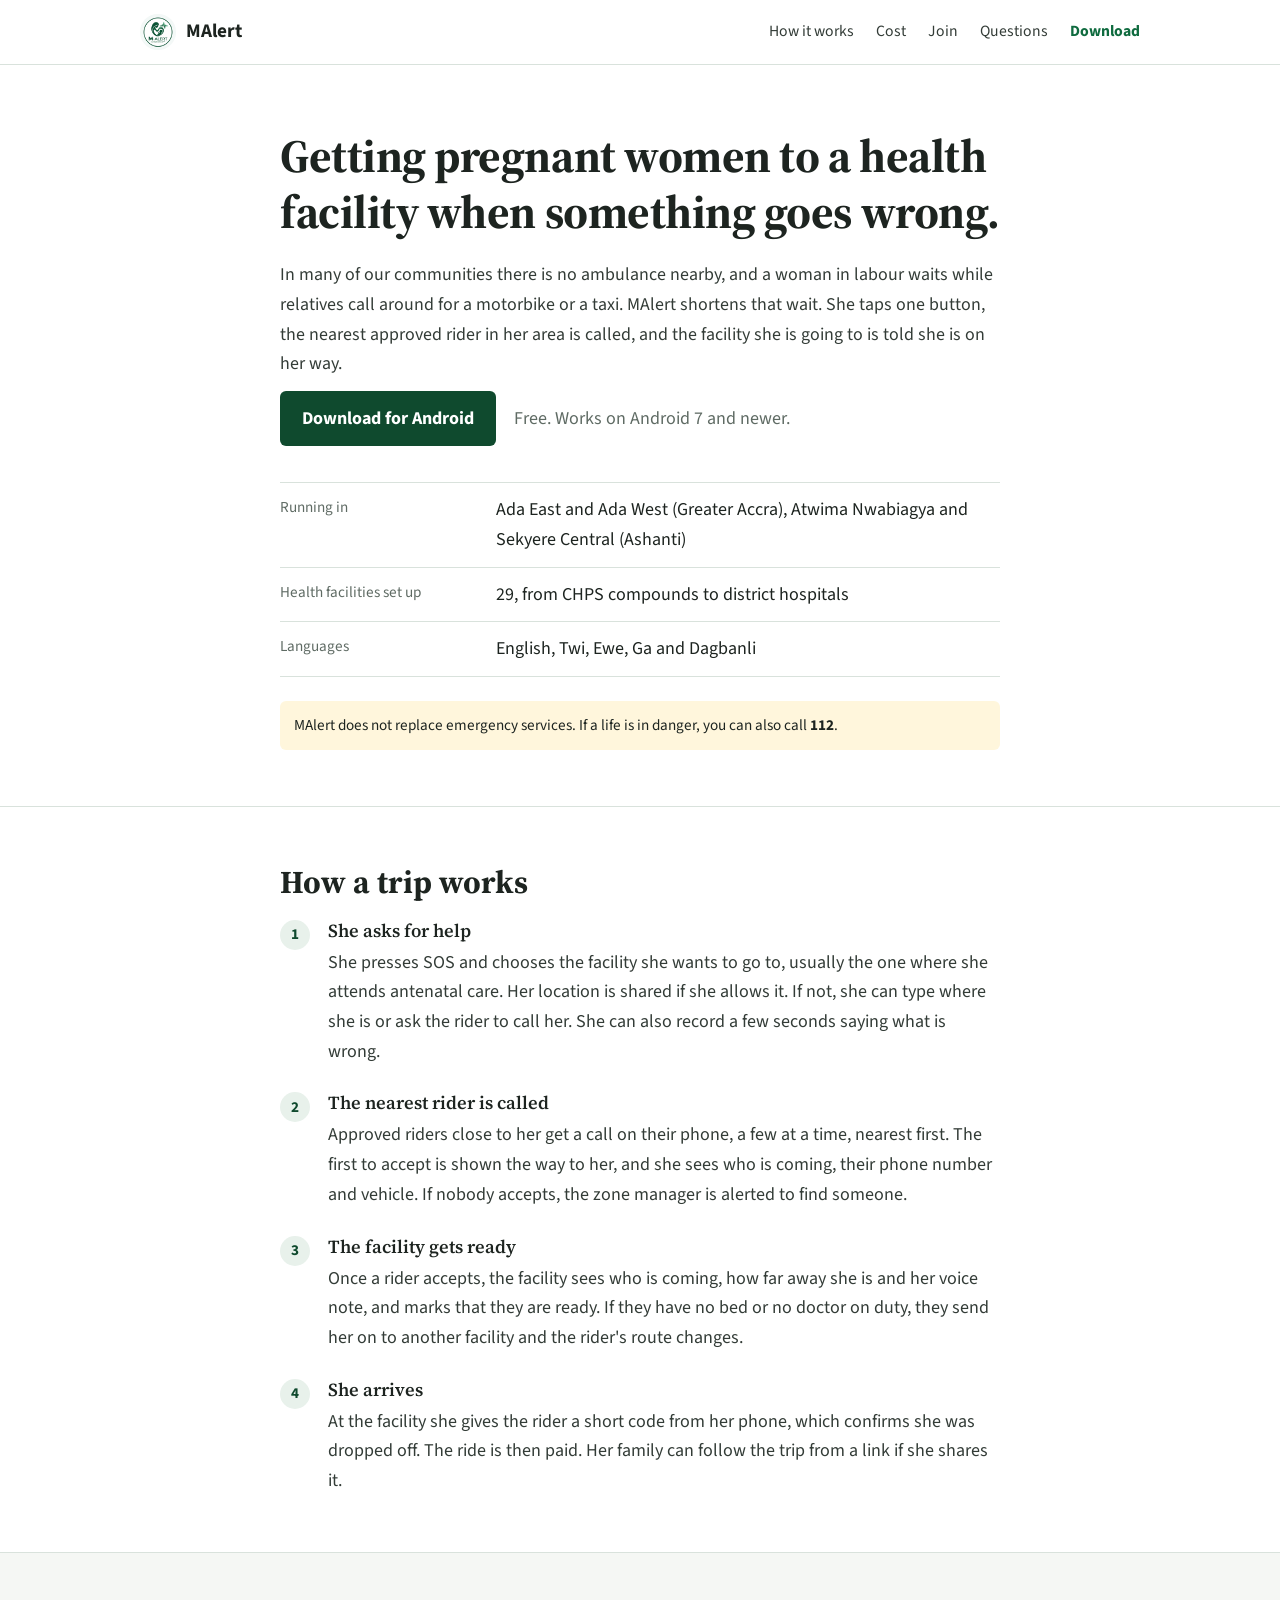
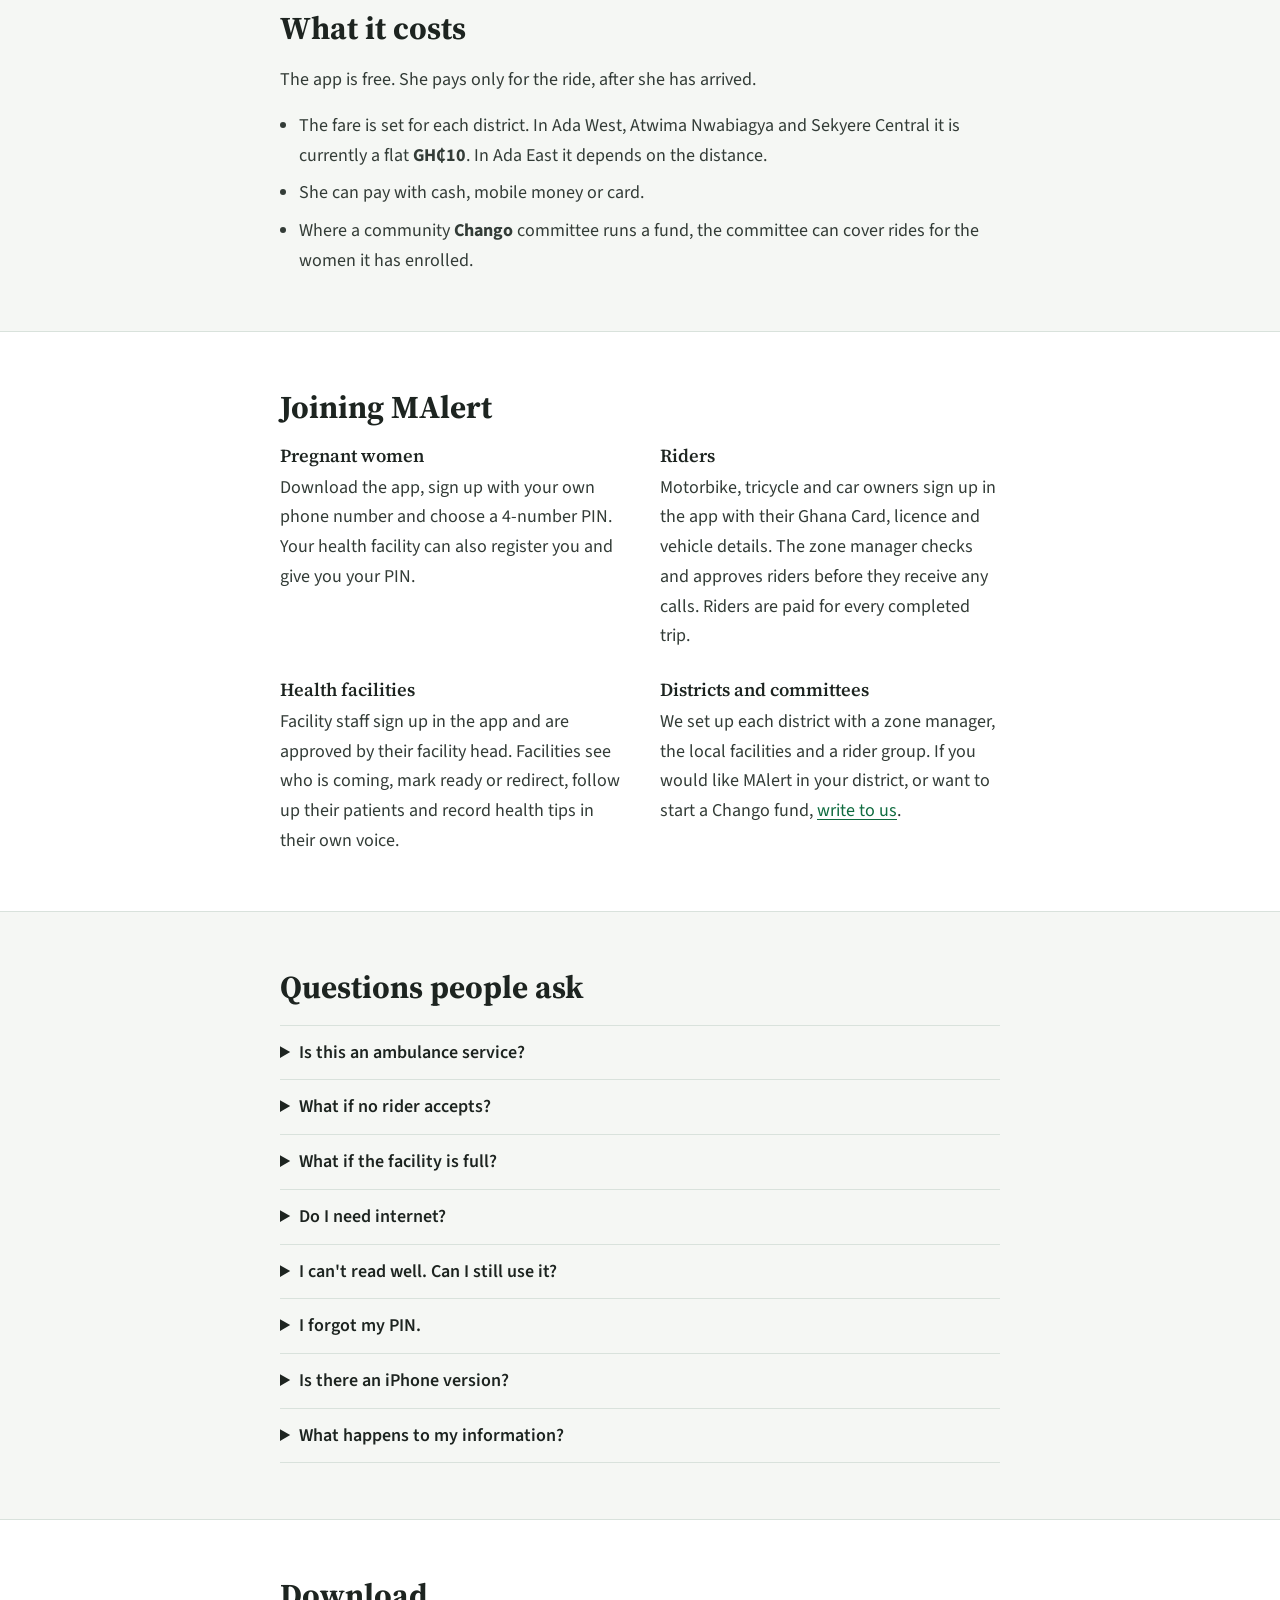
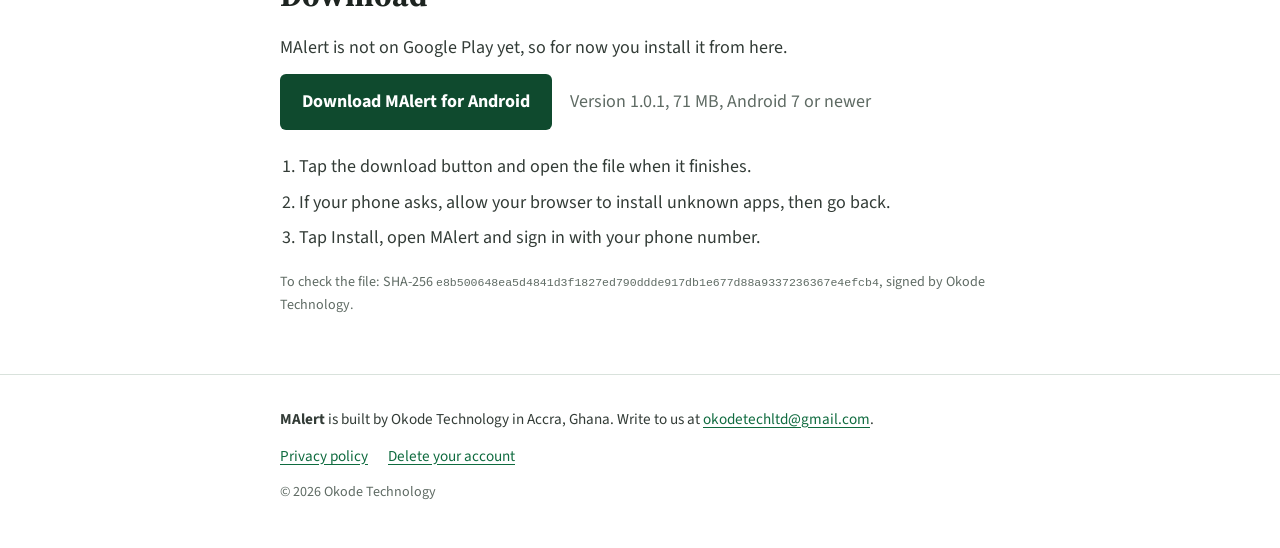
==== commit 99c2ba29: "Plainer, more real website: real districts, fares and answers; no marketing template Co-Authored-By:" ====
--- a/public/index.html
+++ b/public/index.html
@@ -4,316 +4,178 @@
 <meta charset="utf-8">
 <meta name="viewport" content="width=device-width, initial-scale=1">
 <title>MAlert: Maternal Emergency Transport</title>
-<meta name="description" content="MAlert gets a pregnant woman in an emergency to the right health facility fast: one tap calls the nearest rider, and the facility is ready when she arrives.">
-<meta name="theme-color" content="#0d3b24">
-<meta property="og:title" content="MAlert: help on the way when labour can't wait">
-<meta property="og:description" content="One tap calls the nearest rider. The facility is told she's coming. Built in Ghana for mothers, riders and health facilities.">
+<meta name="description" content="MAlert helps a pregnant woman in an emergency reach a health facility: one tap calls the nearest approved rider, and the facility is told she is coming. Running in Ada East, Ada West, Atwima Nwabiagya and Sekyere Central.">
+<meta name="theme-color" content="#0f4a2e">
+<meta property="og:title" content="MAlert: getting pregnant women to care in an emergency">
+<meta property="og:description" content="One tap calls the nearest approved rider, and the health facility is told she is coming. Built in Ghana by Okode Technology.">
 <meta property="og:image" content="logo.png">
 <meta property="og:type" content="website">
 <link rel="icon" href="logo.png" type="image/png">
 <link rel="apple-touch-icon" href="logo.png">
 <link rel="preconnect" href="https://fonts.googleapis.com">
 <link rel="preconnect" href="https://fonts.gstatic.com" crossorigin>
-<link href="https://fonts.googleapis.com/css2?family=Archivo:wdth,wght@62..125,400..900&display=swap" rel="stylesheet">
+<link href="https://fonts.googleapis.com/css2?family=Source+Serif+4:opsz,wght@8..60,600;8..60,700&family=Source+Sans+3:wght@400;600;700&display=swap" rel="stylesheet">
 <link rel="stylesheet" href="styles.css">
 </head>
-<body class="home">
+<body>
 <a class="skip" href="#main">Skip to content</a>
 
 <header class="site-header">
   <div class="wrap">
-    <a class="brand" href="./"><img src="logo.png" alt="" width="40" height="40">MAlert</a>
+    <a class="brand" href="./"><img src="logo.png" alt="" width="36" height="36">MAlert</a>
     <nav class="nav" aria-label="Main">
       <a href="#how">How it works</a>
-      <a href="#who">Who it's for</a>
-      <a href="#features">Features</a>
-      <a class="btn gold small" href="#download">Download</a>
+      <a href="#cost">Cost</a>
+      <a href="#join">Join</a>
+      <a href="#faq">Questions</a>
+      <a class="nav-dl" href="#download">Download</a>
     </nav>
   </div>
 </header>
 
 <main id="main">
-  <section class="hero">
-    <div class="wrap hero-grid">
-      <div class="hero-copy">
-        <p class="tag"><span class="pulse" aria-hidden="true"></span>Maternal emergency transport, built in Ghana</p>
-        <h1>Help on the way when labour can't wait.</h1>
-        <p class="lede">One tap calls the nearest trusted rider. The health facility is told she's coming, so they're ready when she arrives.</p>
-        <div class="hero-actions">
-          <a class="btn gold" href="#download">Get the app</a>
-          <a class="btn line" href="#how">See how it works</a>
-        </div>
-        <p class="langs">Speaks <b>English</b>, <b>Twi</b> and <b>Dagbanli</b></p>
-      </div>
-
-      <div class="trip" aria-hidden="true">
-        <svg class="map" viewBox="0 0 440 480" preserveAspectRatio="xMidYMid slice">
-          <rect width="440" height="480" class="m-ground"/>
-          <path class="m-water" d="M-20 300 C 80 278, 150 345, 235 322 S 385 262, 460 292"/>
-          <g class="m-block">
-            <rect x="185" y="22" width="120" height="52" rx="10"/>
-            <rect x="20" y="20" width="110" height="128" rx="10"/>
-            <rect x="380" y="186" width="70" height="80" rx="10"/>
-            <rect x="290" y="420" width="90" height="70" rx="10"/>
-            <rect x="195" y="196" width="80" height="26" rx="8"/>
-          </g>
-          <g class="m-road">
-            <path d="M-10 412 C 120 400, 200 420, 300 380 S 420 330, 450 338"/>
-            <path d="M58 490 L 140 250 L 172 -10"/>
-            <path d="M-10 172 C 120 192, 260 142, 450 160"/>
-            <path d="M262 490 C 270 390, 300 300, 330 200 S 362 60, 384 -10"/>
-            <path d="M140 250 C 220 240, 280 230, 330 200"/>
-          </g>
-          <g class="m-lane">
-            <path d="M0 470 C 60 460, 90 470, 140 440"/>
-            <path d="M330 200 C 380 220, 410 240, 450 236"/>
-            <path d="M200 412 C 210 360, 230 300, 236 242"/>
-            <path d="M172 96 L 340 96"/>
-          </g>
-          <path class="route route-rider" pathLength="1" d="M430 336 C 400 342, 350 362, 300 380 C 230 406, 160 410, 90 405"/>
-          <path class="route route-trip" pathLength="1" d="M90 405 L 140 250 C 220 240, 280 230, 330 200 C 342 170, 348 140, 352 120"/>
-          <g class="pin-her">
-            <circle class="halo" cx="90" cy="405" r="22"/>
-            <circle cx="90" cy="405" r="11"/>
-          </g>
-          <path id="ride" fill="none" d="M430 336 C 400 342, 350 362, 300 380 C 230 406, 160 410, 90 405 L 140 250 C 220 240, 280 230, 330 200 C 342 170, 348 140, 352 120"/>
-          <g class="pin-rider">
-            <circle id="rider" cx="352" cy="120" r="8"/>
-          </g>
-          <g class="pin-facility">
-            <rect x="334" y="84" width="36" height="36" rx="9"/>
-            <path d="M352 92 v20 M342 102 h20"/>
-          </g>
-        </svg>
-
-        <div class="chip chip-sos"><span class="sos-dot">SOS</span><span><b>Ama asked for help</b>Voice note and location sent</span></div>
-        <div class="chip chip-rider"><span class="ico">
-          <svg width="18" height="18" viewBox="0 0 24 24" fill="none" stroke="currentColor" stroke-width="2.2" stroke-linecap="round" stroke-linejoin="round"><circle cx="5.5" cy="17.5" r="3.5"/><circle cx="18.5" cy="17.5" r="3.5"/><path d="M15 6h2l3 7.5M5.5 17.5 9 10h5l4.5 7.5M12 6h3"/></svg>
-        </span><span><b>Kwame is 4 min away</b>Accepted the emergency</span></div>
-        <div class="chip chip-facility"><span class="ico ok">
-          <svg width="18" height="18" viewBox="0 0 24 24" fill="none" stroke="currentColor" stroke-width="2.6" stroke-linecap="round" stroke-linejoin="round"><path d="M20 6 9 17l-5-5"/></svg>
-        </span><span><b>Ridge Hospital is ready</b>A bed is waiting for her</span></div>
-      </div>
+  <section class="intro">
+    <div class="wrap">
+      <h1>Getting pregnant women to a health facility when something goes wrong.</h1>
+      <p class="lede">In many of our communities there is no ambulance nearby, and a woman in labour waits while relatives call around for a motorbike or a taxi. MAlert shortens that wait. She taps one button, the nearest approved rider in her area is called, and the facility she is going to is told she is on her way.</p>
+      <p class="actions">
+        <a class="btn" href="#download">Download for Android</a>
+        <span class="muted">Free. Works on Android 7 and newer.</span>
+      </p>
+      <dl class="facts">
+        <div><dt>Running in</dt><dd>Ada East and Ada West (Greater Accra), Atwima Nwabiagya and Sekyere Central (Ashanti)</dd></div>
+        <div><dt>Health facilities set up</dt><dd>29, from CHPS compounds to district hospitals</dd></div>
+        <div><dt>Languages</dt><dd>English, Twi, Ewe, Ga and Dagbanli</dd></div>
+      </dl>
+      <p class="note-112">MAlert does not replace emergency services. If a life is in danger, you can also call <strong>112</strong>.</p>
     </div>
   </section>
 
-  <section id="how" class="how">
-    <div class="wrap how-grid">
-      <div class="how-head">
-        <h2>From the first sign of trouble to the delivery room.</h2>
-        <p>Every minute counts in an obstetric emergency. MAlert takes the searching, calling and waiting out of getting there.</p>
-      </div>
-      <ol class="stops">
-        <li class="stop">
-          <span class="marker sos" aria-hidden="true"></span>
-          <h3>She taps SOS</h3>
-          <p>She chooses the facility she wants and can record a short voice note saying what's wrong. Her location is shared automatically.</p>
+  <section id="how">
+    <div class="wrap">
+      <h2>How a trip works</h2>
+      <ol class="steps">
+        <li>
+          <h3>She asks for help</h3>
+          <p>She presses SOS and chooses the facility she wants to go to, usually the one where she attends antenatal care. Her location is shared if she allows it. If not, she can type where she is or ask the rider to call her. She can also record a few seconds saying what is wrong.</p>
         </li>
-        <li class="stop">
-          <span class="marker rider" aria-hidden="true"></span>
-          <h3>The nearest rider comes</h3>
-          <p>Approved riders nearby are alerted at once. The first to accept is guided to her, and she watches the rider arrive on the map.</p>
+        <li>
+          <h3>The nearest rider is called</h3>
+          <p>Approved riders close to her get a call on their phone, a few at a time, nearest first. The first to accept is shown the way to her, and she sees who is coming, their phone number and vehicle. If nobody accepts, the zone manager is alerted to find someone.</p>
         </li>
-        <li class="stop">
-          <span class="marker facility" aria-hidden="true"></span>
-          <h3>The facility is ready</h3>
-          <p>The facility gets her details as soon as she's on her way and confirms it's ready. If it has no bed, it sends her straight to another one.</p>
+        <li>
+          <h3>The facility gets ready</h3>
+          <p>Once a rider accepts, the facility sees who is coming, how far away she is and her voice note, and marks that they are ready. If they have no bed or no doctor on duty, they send her on to another facility and the rider's route changes.</p>
+        </li>
+        <li>
+          <h3>She arrives</h3>
+          <p>At the facility she gives the rider a short code from her phone, which confirms she was dropped off. The ride is then paid. Her family can follow the trip from a link if she shares it.</p>
         </li>
       </ol>
     </div>
   </section>
 
-  <section id="who" class="who">
+  <section id="cost" class="band">
     <div class="wrap">
-      <h2>One app for everyone who gets her there.</h2>
-      <div class="tabs" role="tablist" aria-label="Who MAlert is for">
-        <button role="tab" id="t-women" aria-controls="p-women" aria-selected="true">Pregnant women</button>
-        <button role="tab" id="t-riders" aria-controls="p-riders" aria-selected="false" tabindex="-1">Riders</button>
-        <button role="tab" id="t-facilities" aria-controls="p-facilities" aria-selected="false" tabindex="-1">Health facilities</button>
-        <button role="tab" id="t-communities" aria-controls="p-communities" aria-selected="false" tabindex="-1">Communities</button>
-      </div>
-
-      <div class="panel" role="tabpanel" id="p-women" aria-labelledby="t-women">
-        <p class="panel-lead">Help with one tap, even when you can't explain on the phone.</p>
-        <ul>
-          <li>Call for help with one tap, and say what's wrong in a voice note</li>
-          <li>See your rider coming and share the trip with family</li>
-          <li>Get health tips from your own facility, read aloud in your language</li>
-        </ul>
-      </div>
-      <div class="panel" role="tabpanel" id="p-riders" aria-labelledby="t-riders">
-        <p class="panel-lead">Emergencies that ring like a call, and pay for every trip.</p>
-        <ul>
-          <li>Emergency alerts that ring like a phone call, so none is missed</li>
-          <li>The route to her, then on to the facility, on the map</li>
-          <li>Get paid for every completed trip, with your earnings in one place</li>
-        </ul>
-      </div>
-      <div class="panel" role="tabpanel" id="p-facilities" aria-labelledby="t-facilities">
-        <p class="panel-lead">Know who's coming before she reaches the door.</p>
-        <ul>
-          <li>See who is coming, how far away she is, and what's wrong</li>
-          <li>Mark ready, or redirect her to another facility when you're full</li>
-          <li>Follow up your patients with visits, check-ins and audio tips</li>
-        </ul>
-      </div>
-      <div class="panel" role="tabpanel" id="p-communities" aria-labelledby="t-communities">
-        <p class="panel-lead">Committees and zone managers keep every ride covered.</p>
-        <ul>
-          <li>Chango committees cover rides for the women they enrol</li>
-          <li>Zone managers approve riders and step in when no one accepts</li>
-          <li>Clear records of every trip and payment</li>
-        </ul>
-      </div>
+      <h2>What it costs</h2>
+      <p>The app is free. She pays only for the ride, after she has arrived.</p>
+      <ul class="plain">
+        <li>The fare is set for each district. In Ada West, Atwima Nwabiagya and Sekyere Central it is currently a flat <strong>GH₵10</strong>. In Ada East it depends on the distance.</li>
+        <li>She can pay with cash, mobile money or card.</li>
+        <li>Where a community <strong>Chango</strong> committee runs a fund, the committee can cover rides for the women it has enrolled.</li>
+      </ul>
     </div>
   </section>
 
-  <section id="features" class="features-sec">
+  <section id="join">
     <div class="wrap">
-      <h2>Built for real emergencies, on real roads.</h2>
-      <div class="features">
-        <div class="feature">
-          <svg width="24" height="24" viewBox="0 0 24 24" fill="none" stroke="currentColor" stroke-width="2" stroke-linecap="round" stroke-linejoin="round" aria-hidden="true"><path d="M20 10c0 6-8 12-8 12s-8-6-8-12a8 8 0 0 1 16 0Z"/><circle cx="12" cy="10" r="3"/></svg>
-          <h3>Live tracking</h3>
-          <p>She sees her rider approach, and family can follow the trip from a link in any browser.</p>
+      <h2>Joining MAlert</h2>
+      <div class="cols">
+        <div>
+          <h3>Pregnant women</h3>
+          <p>Download the app, sign up with your own phone number and choose a 4-number PIN. Your health facility can also register you and give you your PIN.</p>
         </div>
-        <div class="feature">
-          <svg width="24" height="24" viewBox="0 0 24 24" fill="none" stroke="currentColor" stroke-width="2" stroke-linecap="round" stroke-linejoin="round" aria-hidden="true"><path d="M12 2a3 3 0 0 0-3 3v7a3 3 0 0 0 6 0V5a3 3 0 0 0-3-3Z"/><path d="M19 10v2a7 7 0 0 1-14 0v-2M12 19v3"/></svg>
-          <h3>Voice notes</h3>
-          <p>A few seconds of audio tells the rider and facility what to expect, without typing.</p>
+        <div>
+          <h3>Riders</h3>
+          <p>Motorbike, tricycle and car owners sign up in the app with their Ghana Card, licence and vehicle details. The zone manager checks and approves riders before they receive any calls. Riders are paid for every completed trip.</p>
         </div>
-        <div class="feature">
-          <svg width="24" height="24" viewBox="0 0 24 24" fill="none" stroke="currentColor" stroke-width="2" stroke-linecap="round" stroke-linejoin="round" aria-hidden="true"><path d="M6 8a6 6 0 0 1 12 0c0 7 3 9 3 9H3s3-2 3-9M10.3 21a1.94 1.94 0 0 0 3.4 0"/></svg>
-          <h3>Alerts that can't be missed</h3>
-          <p>Riders' phones ring for an emergency, and facilities hear "she has arrived" read aloud.</p>
+        <div>
+          <h3>Health facilities</h3>
+          <p>Facility staff sign up in the app and are approved by their facility head. Facilities see who is coming, mark ready or redirect, follow up their patients and record health tips in their own voice.</p>
         </div>
-        <div class="feature">
-          <svg width="24" height="24" viewBox="0 0 24 24" fill="none" stroke="currentColor" stroke-width="2" stroke-linecap="round" stroke-linejoin="round" aria-hidden="true"><path d="M16 3h5v5M21 3l-7 7M8 21H3v-5M3 21l7-7"/></svg>
-          <h3>Facility redirect</h3>
-          <p>A full facility sends her to the nearest open one in a tap, and her rider's route updates.</p>
-        </div>
-        <div class="feature">
-          <svg width="24" height="24" viewBox="0 0 24 24" fill="none" stroke="currentColor" stroke-width="2" stroke-linecap="round" stroke-linejoin="round" aria-hidden="true"><rect x="2" y="5" width="20" height="14" rx="2"/><path d="M2 10h20"/></svg>
-          <h3>Flexible payment</h3>
-          <p>Mobile money, cash, or a Chango committee fund, settled after she's safely there.</p>
-        </div>
-        <div class="feature">
-          <svg width="24" height="24" viewBox="0 0 24 24" fill="none" stroke="currentColor" stroke-width="2" stroke-linecap="round" stroke-linejoin="round" aria-hidden="true"><path d="m5 8 6 6M4 14l6-6 2-3M2 5h12M7 2h1M22 22l-5-10-5 10M14 18h6"/></svg>
-          <h3>Her language</h3>
-          <p>Spoken guidance in English, Twi and Dagbanli for women who prefer to listen.</p>
+        <div>
+          <h3>Districts and committees</h3>
+          <p>We set up each district with a zone manager, the local facilities and a rider group. If you would like MAlert in your district, or want to start a Chango fund, <a href="mailto:okodetechltd@gmail.com?subject=MAlert%20in%20our%20district">write to us</a>.</p>
         </div>
       </div>
     </div>
   </section>
 
-  <section id="download" class="closing">
-    <div class="wrap closing-grid">
-      <div class="get">
-        <h2>Download MAlert for Android.</h2>
-        <p>MAlert is free. Rides are paid by mobile money, cash or a Chango committee. Google Play and the App Store are coming soon; until then, install it on Android from here.</p>
-        <a class="btn gold dl" href="downloads/malert.apk" download="MAlert-1.0.1.apk">
-          <svg width="20" height="20" viewBox="0 0 24 24" fill="none" stroke="currentColor" stroke-width="2.4" stroke-linecap="round" stroke-linejoin="round" aria-hidden="true"><path d="M12 3v12M7 10l5 5 5-5M5 21h14"/></svg>
-          Download for Android
-        </a>
-        <p class="dl-meta">Version 1.0.1 · 71 MB · Android 7 or newer</p>
-        <ol class="install">
-          <li>Tap <b>Download for Android</b> and open the file when it finishes.</li>
-          <li>If your phone asks, allow your browser to <b>install unknown apps</b>, then go back.</li>
-          <li>Tap <b>Install</b>, then open MAlert and sign in with your phone number.</li>
-        </ol>
-        <details class="checksum">
-          <summary>Check the file (optional)</summary>
-          <p>SHA-256: <code>e8b500648ea5d4841d3f1827ed790ddde917db1e677d88a9337236367e4efcb4</code><br>Signed by Okode Technology.</p>
-        </details>
-        <div class="stores">
-          <span class="store" role="img" aria-label="Coming soon on Google Play">
-            <svg width="24" height="24" viewBox="0 0 24 24" fill="currentColor" aria-hidden="true"><path d="M3.6 1.8c-.3.3-.4.7-.4 1.2v18c0 .5.1.9.4 1.2l10-10.2L3.6 1.8Zm11.4 9.1 2.9-2.9L5.4.8c-.4-.2-.8-.3-1.1-.2l10.7 10.3Zm0 2.2L4.3 23.4c.3.1.7 0 1.1-.2l12.5-7.2-2.9-2.9Zm6.3-2.9-2.8-1.6-3.2 3.2 3.2 3.2 2.8-1.6c.9-.5.9-2.7 0-3.2Z"/></svg>
-            <span><small>Coming soon on</small><b>Google Play</b></span>
-          </span>
-          <span class="store" role="img" aria-label="Coming soon on the App Store">
-            <svg width="24" height="24" viewBox="0 0 24 24" fill="currentColor" aria-hidden="true"><path d="M16.4 12.6c0-2.6 2.1-3.8 2.2-3.9-1.2-1.8-3.1-2-3.7-2-1.6-.2-3.1.9-3.9.9-.8 0-2.1-.9-3.4-.9-1.7 0-3.3 1-4.2 2.6-1.8 3.1-.5 7.7 1.3 10.2.9 1.2 1.9 2.6 3.2 2.6 1.3-.1 1.8-.8 3.3-.8 1.6 0 2 .8 3.4.8 1.4 0 2.3-1.3 3.1-2.5 1-1.4 1.4-2.8 1.4-2.9-.1 0-2.7-1-2.7-4.1ZM13.9 4.9c.7-.9 1.2-2 1-3.2-1 0-2.3.7-3 1.6-.7.8-1.2 2-1.1 3.1 1.2.1 2.4-.6 3.1-1.5Z"/></svg>
-            <span><small>Coming soon on the</small><b>App Store</b></span>
-          </span>
-        </div>
-      </div>
-      <div id="contact" class="partner">
-        <h2>Bring MAlert to your district.</h2>
-        <p>We work with health facilities, rider groups and community committees to set up zones, approve riders and onboard staff.</p>
-        <a class="btn gold" href="mailto:okodetechltd@gmail.com?subject=MAlert%20partnership">Email us about a partnership</a>
-        <p class="addr">Okode Technology, Accra, Ghana<br><a href="mailto:okodetechltd@gmail.com">okodetechltd@gmail.com</a></p>
-      </div>
+  <section id="faq" class="band">
+    <div class="wrap">
+      <h2>Questions people ask</h2>
+      <details>
+        <summary>Is this an ambulance service?</summary>
+        <p>No. Riders are local people with motorbikes, tricycles and cars, approved by the zone manager. For many women they are the quickest way to reach care. In a life-threatening emergency you can also call 112.</p>
+      </details>
+      <details>
+        <summary>What if no rider accepts?</summary>
+        <p>Riders are called a few at a time, nearest first. If nobody accepts, the zone manager for the district is alerted and can assign a rider directly.</p>
+      </details>
+      <details>
+        <summary>What if the facility is full?</summary>
+        <p>The facility can send her to another facility nearby that is accepting patients. She and her rider are told straight away, and the route changes.</p>
+      </details>
+      <details>
+        <summary>Do I need internet?</summary>
+        <p>Yes, the app needs mobile data to call a rider. If location is off or GPS is weak, she can type where she is or have the rider call her for directions.</p>
+      </details>
+      <details>
+        <summary>I can't read well. Can I still use it?</summary>
+        <p>Yes. Sign-in is a phone number and a 4-number PIN, not a password or code, and many screens have a spoken guide in English, Twi, Ewe, Ga or Dagbanli.</p>
+      </details>
+      <details>
+        <summary>I forgot my PIN.</summary>
+        <p>Tap "Forgot PIN?" to get a code by SMS and choose a new PIN. Or ask your health facility or zone manager to set a new one for you.</p>
+      </details>
+      <details>
+        <summary>Is there an iPhone version?</summary>
+        <p>Not yet. Android comes first because most of the people we work with use Android phones. The app will also be on Google Play soon.</p>
+      </details>
+      <details>
+        <summary>What happens to my information?</summary>
+        <p>Only the people handling an emergency see her details, and only what they need. We do not sell data or show adverts. You can delete your account from the app at any time. Read the <a href="privacy.html">privacy policy</a>.</p>
+      </details>
+    </div>
+  </section>
+
+  <section id="download">
+    <div class="wrap">
+      <h2>Download</h2>
+      <p>MAlert is not on Google Play yet, so for now you install it from here.</p>
+      <p class="actions">
+        <a class="btn" href="downloads/malert.apk" download="MAlert-1.0.1.apk">Download MAlert for Android</a>
+        <span class="muted">Version 1.0.1, 71 MB, Android 7 or newer</span>
+      </p>
+      <ol class="install">
+        <li>Tap the download button and open the file when it finishes.</li>
+        <li>If your phone asks, allow your browser to install unknown apps, then go back.</li>
+        <li>Tap Install, open MAlert and sign in with your phone number.</li>
+      </ol>
+      <p class="muted small">To check the file: SHA-256 <code>e8b500648ea5d4841d3f1827ed790ddde917db1e677d88a9337236367e4efcb4</code>, signed by Okode Technology.</p>
     </div>
   </section>
 </main>
 
 <footer>
   <div class="wrap">
-    <a class="brand" href="./"><img src="logo.png" alt="" width="32" height="32">MAlert</a>
+    <p><strong>MAlert</strong> is built by Okode Technology in Accra, Ghana. Write to us at <a href="mailto:okodetechltd@gmail.com">okodetechltd@gmail.com</a>.</p>
     <nav aria-label="Legal">
       <a href="privacy.html">Privacy policy</a>
       <a href="delete-account.html">Delete your account</a>
-      <a href="mailto:okodetechltd@gmail.com">Contact</a>
     </nav>
-    <span class="copy">© 2026 Okode Technology</span>
+    <p class="muted small">© 2026 Okode Technology</p>
   </div>
 </footer>
-
-<script>
-(function () {
-  // One clock drives the trip: the rider's route draws to her, a short pickup pause,
-  // then her route draws on to the facility. Chips appear as each step happens.
-  var trip = document.querySelector('.trip'), path = document.getElementById('ride'), dot = document.getElementById('rider');
-  if (!trip || !path || !path.getTotalLength) return;
-  if (window.matchMedia('(prefers-reduced-motion: reduce)').matches) return;
-  var leg1 = trip.querySelector('.route-rider'), leg2 = trip.querySelector('.route-trip');
-  var chips = [[0, '.chip-sos'], [.42, '.chip-rider'], [.98, '.chip-facility']].map(function (c) { return [c[0], trip.querySelector(c[1])]; });
-  var len = path.getTotalLength(), SPLIT = .44, start = null, delay = 500, dur = 4600;
-  function ease(t) { return t < .5 ? 2 * t * t : 1 - Math.pow(-2 * t + 2, 2) / 2; }
-  function at(p) { // 0-40% of the time: to her; 40-50%: pickup; 50-100%: to the facility
-    if (p < .4) return SPLIT * ease(p / .4);
-    if (p < .5) return SPLIT;
-    return SPLIT + (1 - SPLIT) * ease((p - .5) / .5);
-  }
-  function render(p) {
-    var f = at(p), pt = path.getPointAtLength(f * len);
-    dot.setAttribute('cx', pt.x); dot.setAttribute('cy', pt.y);
-    leg1.style.strokeDashoffset = 1 - Math.min(f / SPLIT, 1);
-    leg2.style.strokeDashoffset = 1 - Math.max((f - SPLIT) / (1 - SPLIT), 0);
-    chips.forEach(function (c) { if (c[1]) c[1].classList.toggle('on', p >= c[0]); });
-  }
-  trip.classList.add('play');
-  render(0);
-  function tick(now) {
-    if (start === null) start = now;
-    var p = Math.min(Math.max((now - start - delay) / dur, 0), 1);
-    render(p);
-    if (p < 1) requestAnimationFrame(tick);
-  }
-  requestAnimationFrame(function () { requestAnimationFrame(tick); });
-})();
-(function () {
-  var tabs = Array.prototype.slice.call(document.querySelectorAll('[role="tab"]'));
-  if (!tabs.length) return;
-  function select(tab, focus) {
-    tabs.forEach(function (t) {
-      var on = t === tab;
-      t.setAttribute('aria-selected', on);
-      t.tabIndex = on ? 0 : -1;
-      document.getElementById(t.getAttribute('aria-controls')).hidden = !on;
-    });
-    if (focus) tab.focus();
-  }
-  tabs.forEach(function (t, i) {
-    t.addEventListener('click', function () { select(t); });
-    t.addEventListener('keydown', function (e) {
-      var n = e.key === 'ArrowRight' ? 1 : e.key === 'ArrowLeft' ? -1 : 0;
-      if (!n) return;
-      e.preventDefault();
-      select(tabs[(i + n + tabs.length) % tabs.length], true);
-    });
-  });
-  select(tabs[0]);
-})();
-</script>
 </body>
 </html>
--- a/public/styles.css
+++ b/public/styles.css
@@ -1,316 +1,135 @@
-/* MAlert site. One family (Archivo), width axis carries the voice:
-   expanded heavy for headlines (road-sign), normal width for reading. */
+/* MAlert site: plain and readable, like a small team's information page.
+   One column, a serif for headings, a sans for reading, the logo's green. */
 
 :root {
-  --forest: #0d3b24;
-  --forest-2: #134a2e;
-  --forest-3: #1d5c3b;
-  --leaf: #237a48;
-  --gold: #f2b230;
-  --gold-deep: #d9961a;
-  --sos: #e23d2d;
-  --on-forest: #e4efe6;
-  --on-forest-dim: #a9c4b1;
-
-  --bg: #f3f8f3;
-  --paper: #ffffff;
-  --ink: #0f2418;
-  --body: #384b3f;
-  --muted: #5d6f63;
-  --line: #d3e2d7;
-  --accent: var(--leaf);
-  --note: #fff4d6;
-
-  --map-ground: #19533a;
-  --map-block: #1f6143;
-  --map-road: #2c7352;
-  --map-lane: #276a4b;
-  --map-water: #2b6f78;
-
+  --green: #0f4a2e;
+  --green-soft: #e8f1eb;
+  --ink: #1d2420;
+  --body: #333c37;
+  --muted: #5f6b64;
+  --line: #d9e2dc;
+  --bg: #ffffff;
+  --band: #f5f7f4;
+  --link: #0f6b3f;
+  --warn: #fff6dc;
   color-scheme: light;
 }
 
 @media (prefers-color-scheme: dark) {
   :root:not([data-theme="light"]) {
-    --bg: #0c1f15;
-    --paper: #11291c;
-    --ink: #eaf3ec;
-    --body: #c2d3c7;
-    --muted: #8fa797;
-    --line: #23402f;
-    --accent: #7fd1a0;
-    --note: #3a2f12;
+    --green: #7cc59a;
+    --green-soft: #17271e;
+    --ink: #eef2ef;
+    --body: #cdd6d0;
+    --muted: #97a39c;
+    --line: #2b3a31;
+    --bg: #111814;
+    --band: #161f1a;
+    --link: #8fd3a9;
+    --warn: #2e2812;
     color-scheme: dark;
   }
 }
-:root[data-theme="dark"] {
-  --bg: #0c1f15; --paper: #11291c; --ink: #eaf3ec; --body: #c2d3c7;
-  --muted: #8fa797; --line: #23402f; --accent: #7fd1a0; --note: #3a2f12;
-  color-scheme: dark;
-}
 
 * { box-sizing: border-box; }
-html { scroll-behavior: smooth; -webkit-text-size-adjust: 100%; scroll-padding-top: 80px; }
-@media (prefers-reduced-motion: reduce) { html { scroll-behavior: auto; } }
-
+html { -webkit-text-size-adjust: 100%; scroll-padding-top: 72px; }
 body {
   margin: 0;
   background: var(--bg);
   color: var(--body);
-  font-family: "Archivo", system-ui, -apple-system, "Segoe UI", Roboto, sans-serif;
-  font-size: 17px;
-  line-height: 1.6;
-  font-variation-settings: "wdth" 100;
-  overflow-x: hidden;
+  font: 18px/1.65 "Source Sans 3", system-ui, -apple-system, "Segoe UI", Roboto, sans-serif;
 }
+h1, h2, h3 { color: var(--ink); margin: 0; font-family: "Source Serif 4", Georgia, serif; font-weight: 700; line-height: 1.2; }
+h1 { font-size: clamp(2rem, 4.6vw, 2.9rem); letter-spacing: -0.01em; }
+h2 { font-size: clamp(1.55rem, 3vw, 2rem); }
+h3 { font-size: 1.15rem; font-weight: 600; }
+p { margin: 0; }
+a { color: var(--link); text-underline-offset: 3px; }
+img { max-width: 100%; display: block; }
+code { font-size: .82em; word-break: break-all; }
 
-h1, h2, h3 { color: var(--ink); margin: 0; }
-h1, h2 {
-  font-stretch: 125%;
-  font-variation-settings: "wdth" 125;
-  font-weight: 850;
-  letter-spacing: -0.025em;
-  line-height: 1.02;
-  text-wrap: balance;
+.wrap { width: 100%; max-width: 760px; margin: 0 auto; padding: 0 20px; }
+.muted { color: var(--muted); }
+.small { font-size: .88rem; }
+
+.skip { position: absolute; left: -999px; top: 8px; background: var(--ink); color: var(--bg); padding: 8px 14px; border-radius: 6px; z-index: 20; }
+.skip:focus { left: 8px; }
+:focus-visible { outline: 3px solid var(--link); outline-offset: 2px; border-radius: 4px; }
+
+/* Header */
+.site-header { border-bottom: 1px solid var(--line); background: var(--bg); position: sticky; top: 0; z-index: 10; }
+.site-header .wrap { max-width: 1040px; display: flex; align-items: center; gap: 20px; height: 64px; }
+.brand { display: inline-flex; align-items: center; gap: 10px; color: var(--ink); text-decoration: none; font-weight: 700; font-size: 1.2rem; }
+.brand img { width: 36px; height: 36px; border-radius: 50%; }
+.nav { margin-left: auto; display: flex; gap: 22px; align-items: center; font-size: .98rem; }
+.nav a { color: var(--body); text-decoration: none; }
+.nav a:hover { color: var(--link); text-decoration: underline; }
+.nav .nav-dl { color: var(--link); font-weight: 700; }
+@media (max-width: 640px) { .nav a:not(.nav-dl) { display: none; } }
+
+/* Sections */
+section { padding: 56px 0; border-bottom: 1px solid var(--line); }
+section.band { background: var(--band); }
+section h2 { margin-bottom: 18px; }
+section > .wrap > p + p { margin-top: 12px; }
+
+.intro { padding-top: 64px; }
+.intro .lede { margin-top: 20px; font-size: 1.12rem; }
+.actions { margin-top: 28px; display: flex; flex-wrap: wrap; align-items: center; gap: 12px 18px; }
+.btn {
+  display: inline-block; padding: 13px 22px; border-radius: 6px;
+  background: var(--green); color: #fff; text-decoration: none; font-weight: 700;
 }
-h1 { font-size: clamp(2.5rem, 6vw, 4.6rem); }
-h2 { font-size: clamp(1.9rem, 3.8vw, 3rem); }
-h3 { font-size: 1.15rem; font-weight: 750; line-height: 1.25; letter-spacing: -0.005em; }
-p { margin: 0; }
-a { color: var(--accent); text-underline-offset: 3px; }
-img { max-width: 100%; display: block; }
+@media (prefers-color-scheme: dark) { :root:not([data-theme="light"]) .btn { color: #0f1a14; } }
+.btn:hover { filter: brightness(1.08); }
 
-.wrap { width: 100%; max-width: 1180px; margin: 0 auto; padding: 0 24px; }
-@media (max-width: 600px) { .wrap { padding: 0 16px; } }
+.facts { margin: 36px 0 0; border-top: 1px solid var(--line); }
+.facts div { display: grid; grid-template-columns: 200px 1fr; gap: 16px; padding: 12px 0; border-bottom: 1px solid var(--line); }
+.facts dt { color: var(--muted); font-size: .95rem; }
+.facts dd { margin: 0; color: var(--ink); }
+@media (max-width: 560px) { .facts div { grid-template-columns: 1fr; gap: 2px; } }
+.note-112 { margin-top: 24px; padding: 12px 14px; background: var(--warn); border-radius: 6px; font-size: .95rem; color: var(--ink); }
 
-.skip { position: absolute; left: -999px; top: 8px; background: var(--gold); color: var(--forest); padding: 8px 14px; border-radius: 8px; z-index: 20; font-weight: 700; }
-.skip:focus { left: 8px; }
-:focus-visible { outline: 3px solid var(--gold); outline-offset: 3px; border-radius: 6px; }
+/* How it works: a real sequence, so numbered */
+.steps { list-style: none; margin: 0; padding: 0; counter-reset: step; }
+.steps li { position: relative; padding: 0 0 26px 48px; counter-increment: step; }
+.steps li:last-child { padding-bottom: 0; }
+.steps li::before {
+  content: counter(step); position: absolute; left: 0; top: 0;
+  width: 30px; height: 30px; border-radius: 50%; display: grid; place-items: center;
+  background: var(--green-soft); color: var(--green); font-weight: 700; font-size: .95rem;
+}
+.steps p { margin-top: 6px; }
 
-/* ── Buttons ─────────────────────────── */
-.btn {
-  display: inline-flex; align-items: center; justify-content: center; gap: 8px;
-  min-height: 50px; padding: 0 26px; border-radius: 14px; border: 0;
-  font: inherit; font-weight: 750; font-size: 1rem; text-decoration: none; cursor: pointer;
-  background: var(--forest); color: #fff;
-  transition: background-color .15s ease, box-shadow .15s ease;
-}
-.btn:hover { background: var(--forest-3); }
-.btn.gold { background: var(--gold); color: var(--forest); box-shadow: 0 1px 0 var(--gold-deep), 0 10px 24px -12px rgba(242, 178, 48, .8); }
-.btn.gold:hover { background: #f7c357; }
-.btn.line { background: transparent; color: var(--on-forest); box-shadow: inset 0 0 0 2px rgba(228, 239, 230, .35); }
-.btn.line:hover { box-shadow: inset 0 0 0 2px var(--on-forest); }
-.btn.small { min-height: 40px; padding: 0 18px; font-size: .92rem; border-radius: 11px; }
+.plain { margin: 16px 0 0; padding-left: 1.2rem; }
+.plain li { margin-top: 8px; }
 
-/* ── Header ──────────────────────────── */
-.site-header { position: sticky; top: 0; z-index: 10; background: var(--forest); color: var(--on-forest); }
-.site-header::after { content: ""; position: absolute; inset: auto 0 0; height: 1px; background: rgba(255, 255, 255, .08); }
-.site-header .wrap { display: flex; align-items: center; gap: 24px; height: 72px; }
-.brand {
-  display: inline-flex; align-items: center; gap: 11px; color: inherit; text-decoration: none;
-  font-weight: 850; font-size: 1.25rem; letter-spacing: -0.02em; font-variation-settings: "wdth" 118;
-}
-.brand img { width: 40px; height: 40px; border-radius: 50%; background: #fff; box-shadow: 0 0 0 2px rgba(255, 255, 255, .15); }
-.nav { margin-left: auto; display: flex; gap: 30px; align-items: center; }
-.nav a:not(.btn) { color: var(--on-forest-dim); text-decoration: none; font-weight: 600; font-size: .95rem; transition: color .15s; }
-.nav a:not(.btn):hover { color: #fff; }
-@media (max-width: 820px) { .nav a:not(.btn) { display: none; } }
+.cols { display: grid; grid-template-columns: 1fr 1fr; gap: 28px 40px; }
+@media (max-width: 640px) { .cols { grid-template-columns: 1fr; } }
+.cols p { margin-top: 6px; }
 
-/* ── Hero ────────────────────────────── */
-.hero { background: var(--forest); color: var(--on-forest); padding: 56px 0 96px; position: relative; overflow: hidden; }
-.hero-grid { display: grid; grid-template-columns: 1.05fr .95fr; gap: 64px; align-items: center; }
-@media (max-width: 940px) { .hero-grid { grid-template-columns: 1fr; gap: 48px; } .hero { padding: 40px 0 72px; } }
+details { border-bottom: 1px solid var(--line); padding: 12px 0; }
+details:first-of-type { border-top: 1px solid var(--line); }
+summary { cursor: pointer; font-weight: 600; color: var(--ink); }
+details p { margin-top: 8px; }
 
-.tag { display: inline-flex; align-items: center; gap: 10px; font-weight: 650; font-size: .95rem; color: var(--on-forest-dim); }
-.pulse { width: 10px; height: 10px; border-radius: 50%; background: var(--sos); box-shadow: 0 0 0 0 rgba(226, 61, 45, .6); animation: ping 2.2s infinite; flex: none; }
-@keyframes ping { 70% { box-shadow: 0 0 0 10px rgba(226, 61, 45, 0); } 100% { box-shadow: 0 0 0 0 rgba(226, 61, 45, 0); } }
+.install { margin: 22px 0 0; padding-left: 1.2rem; }
+.install li { margin-top: 6px; }
+#download .small { margin-top: 18px; }
 
-.hero h1 { color: #fff; margin-top: 22px; max-width: 11ch; }
-.lede { font-size: clamp(1.1rem, 1.6vw, 1.3rem); line-height: 1.55; margin-top: 26px; max-width: 30em; color: var(--on-forest); }
-.hero-actions { display: flex; flex-wrap: wrap; gap: 12px; margin-top: 36px; }
-.langs { margin-top: 28px; font-size: .95rem; color: var(--on-forest-dim); }
-.langs b { color: var(--gold); font-weight: 700; }
+/* Footer */
+footer { padding: 32px 0 44px; font-size: .95rem; }
+footer nav { display: flex; flex-wrap: wrap; gap: 8px 20px; margin: 12px 0; }
+footer .brand, footer .copy { display: none; }
 
-/* The trip: map card with a route that draws on load */
-.trip { position: relative; max-width: 520px; width: 100%; justify-self: end; }
-@media (max-width: 940px) { .trip { justify-self: center; } }
-.map {
-  display: block; width: 100%; aspect-ratio: 440 / 480; height: auto;
-  border-radius: 28px; box-shadow: 0 0 0 1px rgba(255, 255, 255, .08), 0 40px 80px -30px rgba(0, 0, 0, .55);
-}
-.m-ground { fill: var(--map-ground); }
-.m-water { fill: none; stroke: var(--map-water); stroke-width: 22; stroke-linecap: round; opacity: .7; }
-.m-block rect { fill: var(--map-block); }
-.m-road path { fill: none; stroke: var(--map-road); stroke-width: 13; stroke-linecap: round; stroke-linejoin: round; }
-.m-lane path { fill: none; stroke: var(--map-lane); stroke-width: 6; stroke-linecap: round; }
-.route { fill: none; stroke-linecap: round; stroke-linejoin: round; stroke-dasharray: 1; stroke-dashoffset: 0; }
-.route-rider { stroke: var(--gold); stroke-width: 5; }
-.route-trip { stroke: #fff; stroke-width: 6; }
-.pin-her circle { fill: var(--sos); }
-.pin-her .halo { fill: rgba(226, 61, 45, .25); transform-box: fill-box; transform-origin: center; }
-.pin-rider circle { fill: var(--gold); stroke: var(--forest); stroke-width: 3.5; }
-.pin-facility rect { fill: #fff; }
-.pin-facility path { stroke: var(--sos); stroke-width: 5; stroke-linecap: round; }
-
-.chip {
-  position: absolute; display: flex; align-items: center; gap: 12px;
-  background: #fff; color: #3f5146; border-radius: 16px; padding: 11px 16px 11px 11px;
-  font-size: .82rem; line-height: 1.3; box-shadow: 0 18px 40px -16px rgba(0, 0, 0, .5);
-  max-width: 270px;
-}
-.chip b { display: block; color: #0f2418; font-size: .95rem; font-weight: 750; }
-.chip-sos { left: -28px; bottom: -26px; }
-.chip-rider { right: -24px; top: 47%; }
-.chip-facility { right: 15%; top: -22px; }
-@media (max-width: 600px) {
-  .chip { font-size: .75rem; padding: 8px 12px 8px 8px; max-width: 220px; }
-  .chip b { font-size: .86rem; }
-  .chip-sos { left: -6px; bottom: -22px; }
-  .chip-rider { right: -6px; }
-  .chip-facility { right: 6px; }
-}
-.sos-dot, .chip .ico { flex: none; width: 38px; height: 38px; border-radius: 11px; display: grid; place-items: center; }
-.sos-dot { background: var(--sos); color: #fff; font-weight: 850; font-size: .72rem; letter-spacing: .02em; }
-.chip .ico { background: var(--gold); color: var(--forest); }
-.chip .ico.ok { background: var(--leaf); color: #fff; }
-
-/* Final state is the default (no JS, reduced motion). The script adds .play and drives the trip. */
-.trip.play .chip { opacity: 0; transform: translateY(10px) scale(.97); transition: opacity .45s ease, transform .5s cubic-bezier(.2, .8, .2, 1); }
-.trip.play .chip.on { opacity: 1; transform: none; }
-@media (prefers-reduced-motion: no-preference) {
-  .pin-her .halo { animation: halo 1.6s ease-out infinite; }
-  @keyframes halo { from { transform: scale(.6); opacity: 1; } to { transform: scale(1.6); opacity: 0; } }
-}
-@media (prefers-reduced-motion: reduce) { .pulse { animation: none; } }
-
-/* ── Sections ────────────────────────── */
-section { padding: 112px 0; }
-@media (max-width: 700px) { section { padding: 80px 0; } }
-
-/* How it works: the route continues down the page as three stops */
-.how-grid { display: grid; grid-template-columns: .9fr 1.1fr; gap: 72px; align-items: start; }
-@media (max-width: 900px) { .how-grid { grid-template-columns: 1fr; gap: 48px; } }
-.how-head { position: sticky; top: 120px; }
-@media (max-width: 900px) { .how-head { position: static; } }
-.how-head p { margin-top: 20px; font-size: 1.15rem; max-width: 28em; }
-
-.stops { list-style: none; margin: 0; padding: 0; counter-reset: stop; position: relative; }
-.stops::before {
-  content: ""; position: absolute; left: 23px; top: 24px; bottom: 24px; width: 4px; border-radius: 4px;
-  background: linear-gradient(var(--sos), var(--gold) 45%, var(--leaf));
-}
-.stop { position: relative; padding: 0 0 56px 84px; counter-increment: stop; }
-.stop:last-child { padding-bottom: 0; }
-.stop .marker {
-  position: absolute; left: 0; top: 0; width: 50px; height: 50px; border-radius: 50%;
-  display: grid; place-items: center; background: var(--bg); border: 4px solid;
-  font-weight: 850; font-size: 1.1rem; color: var(--ink); font-variation-settings: "wdth" 125;
-}
-.stop .marker::before { content: counter(stop); }
-.marker.sos { border-color: var(--sos); }
-.marker.rider { border-color: var(--gold); }
-.marker.facility { border-color: var(--leaf); }
-.stop h3 { font-size: 1.45rem; font-variation-settings: "wdth" 112; padding-top: 9px; }
-.stop p { margin-top: 10px; max-width: 34em; }
-
-/* Who it's for */
-.who { background: var(--paper); border-block: 1px solid var(--line); }
-.who h2 { max-width: 16ch; }
-.tabs { display: flex; flex-wrap: wrap; gap: 8px; margin-top: 44px; }
-.tabs button {
-  font: inherit; font-weight: 700; font-size: 1rem; cursor: pointer;
-  padding: 12px 20px; border-radius: 12px; border: 0;
-  background: var(--bg); color: var(--body); box-shadow: inset 0 0 0 1px var(--line);
-  transition: background-color .15s, color .15s;
-}
-.tabs button:hover { color: var(--ink); box-shadow: inset 0 0 0 1px var(--muted); }
-.tabs button[aria-selected="true"] { background: var(--forest); color: #fff; box-shadow: none; }
-.panel {
-  margin-top: 28px; display: grid; grid-template-columns: 1fr 1fr; gap: 48px; align-items: start;
-  padding: 44px; border-radius: 24px; background: var(--forest); color: var(--on-forest);
-}
-.panel[hidden] { display: none; }
-@media (max-width: 800px) { .panel { grid-template-columns: 1fr; gap: 24px; padding: 28px 24px; } }
-.panel-lead {
-  color: #fff; font-weight: 800; font-size: clamp(1.5rem, 2.6vw, 2.1rem); line-height: 1.12;
-  letter-spacing: -0.02em; font-variation-settings: "wdth" 115; text-wrap: balance;
-}
-.panel ul { margin: 0; padding: 0; list-style: none; }
-.panel li { position: relative; padding: 14px 0 14px 36px; border-top: 1px solid rgba(255, 255, 255, .12); }
-.panel li:first-child { border-top: 0; padding-top: 4px; }
-.panel li::before {
-  content: ""; position: absolute; left: 4px; top: calc(14px + .35em); width: 13px; height: 7px;
-  border-left: 3px solid var(--gold); border-bottom: 3px solid var(--gold); transform: rotate(-45deg);
-}
-.panel li:first-child::before { top: calc(4px + .35em); }
-
-/* Features */
-.features-sec h2 { max-width: 15ch; }
-.features { display: grid; grid-template-columns: repeat(3, 1fr); gap: 56px 48px; margin-top: 56px; }
-@media (max-width: 900px) { .features { grid-template-columns: repeat(2, 1fr); } }
-@media (max-width: 560px) { .features { grid-template-columns: 1fr; gap: 36px; } }
-.feature svg { color: var(--accent); width: 28px; height: 28px; }
-.feature h3 { margin-top: 16px; }
-.feature p { margin-top: 8px; max-width: 30em; }
-
-/* Closing: download + partner */
-.closing { background: var(--forest); color: var(--on-forest); }
-.closing h2 { color: #fff; font-size: clamp(1.8rem, 3.2vw, 2.6rem); }
-.closing-grid { display: grid; grid-template-columns: 1fr 1fr; gap: 0; }
-.get, .partner { padding: 8px 56px 8px 0; }
-.partner { padding: 8px 0 8px 56px; border-left: 1px solid rgba(255, 255, 255, .14); }
-@media (max-width: 860px) {
-  .closing-grid { grid-template-columns: 1fr; }
-  .get { padding: 0 0 56px; }
-  .partner { padding: 56px 0 0; border-left: 0; border-top: 1px solid rgba(255, 255, 255, .14); }
-}
-.closing p { margin-top: 16px; max-width: 30em; }
-.stores { display: flex; flex-wrap: wrap; gap: 12px; margin-top: 32px; }
-.store {
-  display: inline-flex; align-items: center; gap: 12px; min-width: 200px;
-  padding: 12px 20px; border-radius: 14px; color: var(--on-forest);
-  box-shadow: inset 0 0 0 1.5px rgba(255, 255, 255, .25);
-}
-.store small { display: block; font-size: .74rem; color: var(--on-forest-dim); line-height: 1.2; }
-.store b { display: block; font-size: 1.1rem; line-height: 1.25; color: #fff; }
-.partner .btn { margin-top: 32px; }
-.get .dl { margin-top: 28px; min-height: 56px; padding: 0 28px; font-size: 1.05rem; }
-.dl-meta { font-size: .9rem; color: var(--on-forest-dim); }
-.closing p.dl-meta { margin-top: 12px; }
-.install { margin: 24px 0 0; padding-left: 1.3rem; max-width: 32em; color: var(--on-forest); }
-.install li { margin-top: 8px; }
-.install li::marker { color: var(--gold); font-weight: 800; }
-.install b { color: #fff; }
-.checksum { margin-top: 18px; font-size: .88rem; color: var(--on-forest-dim); }
-.checksum summary { cursor: pointer; font-weight: 600; }
-.checksum code { font-size: .78rem; word-break: break-all; color: var(--on-forest); }
-.closing .checksum p { margin-top: 8px; }
-.addr { font-size: .95rem; color: var(--on-forest-dim); }
-.addr a { color: var(--gold); }
-
-/* ── Footer ──────────────────────────── */
-footer { padding: 40px 0 48px; font-size: .93rem; color: var(--muted); border-top: 1px solid var(--line); }
-footer .wrap { display: flex; flex-wrap: wrap; gap: 16px 36px; align-items: center; }
-footer .brand { color: var(--ink); font-size: 1.1rem; }
-footer .brand img { width: 32px; height: 32px; box-shadow: 0 0 0 1px var(--line); }
-footer nav { display: flex; flex-wrap: wrap; gap: 8px 24px; }
-footer nav a { color: var(--body); text-decoration: none; font-weight: 600; }
-footer nav a:hover { color: var(--accent); }
-footer .copy { margin-left: auto; }
-@media (max-width: 700px) { footer .copy { margin-left: 0; width: 100%; } }
-.home footer { border-top: 0; }
-
-/* ── Document pages (privacy, delete account, 404) ── */
-.doc-head { background: var(--forest); color: var(--on-forest); padding: 64px 0 72px; }
-.doc-head .wrap, .doc .wrap { max-width: 800px; }
-.doc-head h1 { color: #fff; font-size: clamp(2.1rem, 5vw, 3.4rem); }
-.doc-head .updated { margin-top: 16px; color: var(--on-forest-dim); }
-.doc { padding: 56px 0 96px; }
-.doc h2 { font-size: 1.45rem; font-variation-settings: "wdth" 115; margin: 2.6rem 0 .5rem; letter-spacing: -0.015em; line-height: 1.2; }
+/* Document pages (privacy, delete account, 404) */
+.doc-head { padding: 48px 0 8px; }
+.doc-head .updated { margin-top: 10px; color: var(--muted); }
+.doc-head .btn { margin-top: 24px; }
+.doc { padding: 16px 0 64px; }
+.doc .wrap, .doc-head .wrap { max-width: 760px; }
+.doc h2 { font-size: 1.35rem; margin: 2.2rem 0 .4rem; }
 .doc h2:first-child { margin-top: 0; }
-.doc p, .doc li { margin-top: .6rem; max-width: 40em; }
+.doc p, .doc li { margin-top: .55rem; }
 .doc ul, .doc ol { padding-left: 1.3rem; margin: 0; }
-.doc li::marker { color: var(--accent); font-weight: 700; }
-.doc strong { color: var(--ink); }
-.doc .note { margin-top: 1.4rem; background: var(--note); border-left: 4px solid var(--gold); border-radius: 4px 12px 12px 4px; padding: 14px 18px; color: var(--ink); }
-.doc-head .btn { margin-top: 32px; }
+.doc .note { margin-top: 1.4rem; background: var(--warn); border-radius: 6px; padding: 12px 14px; color: var(--ink); }
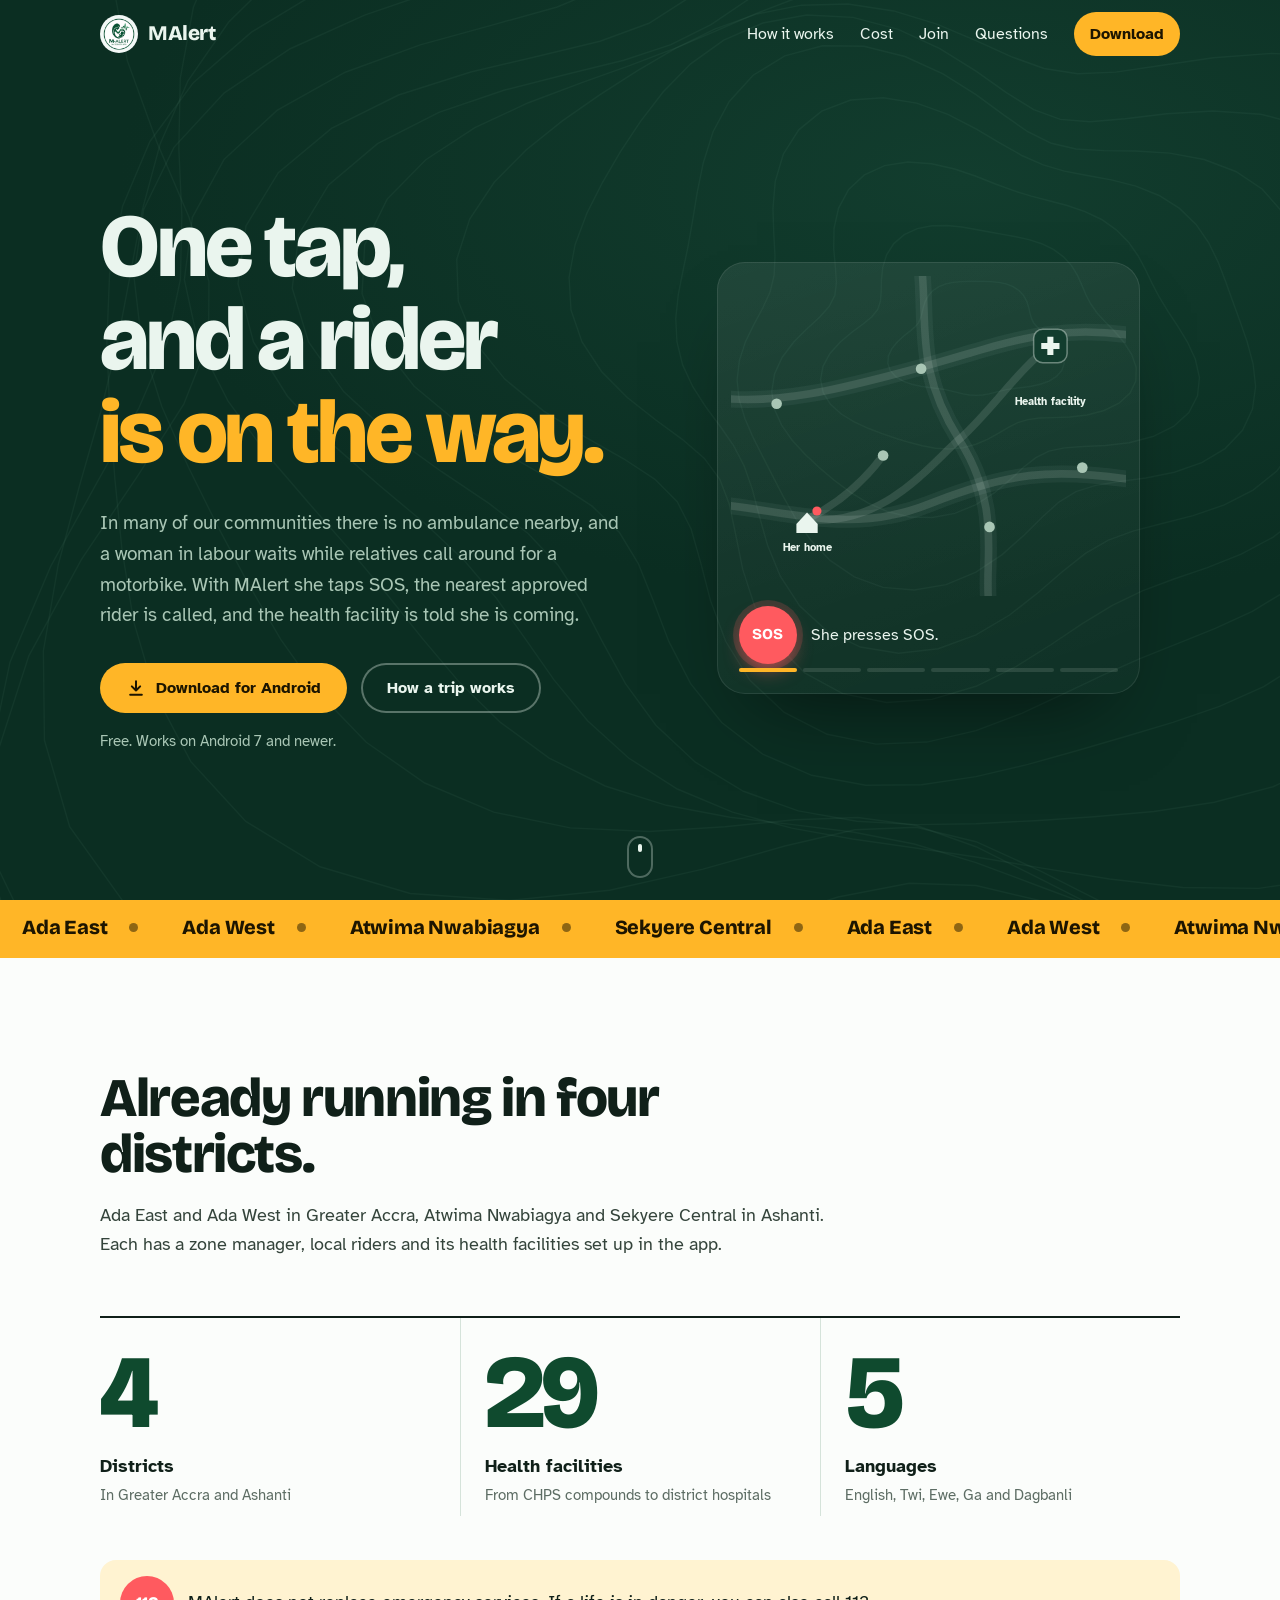
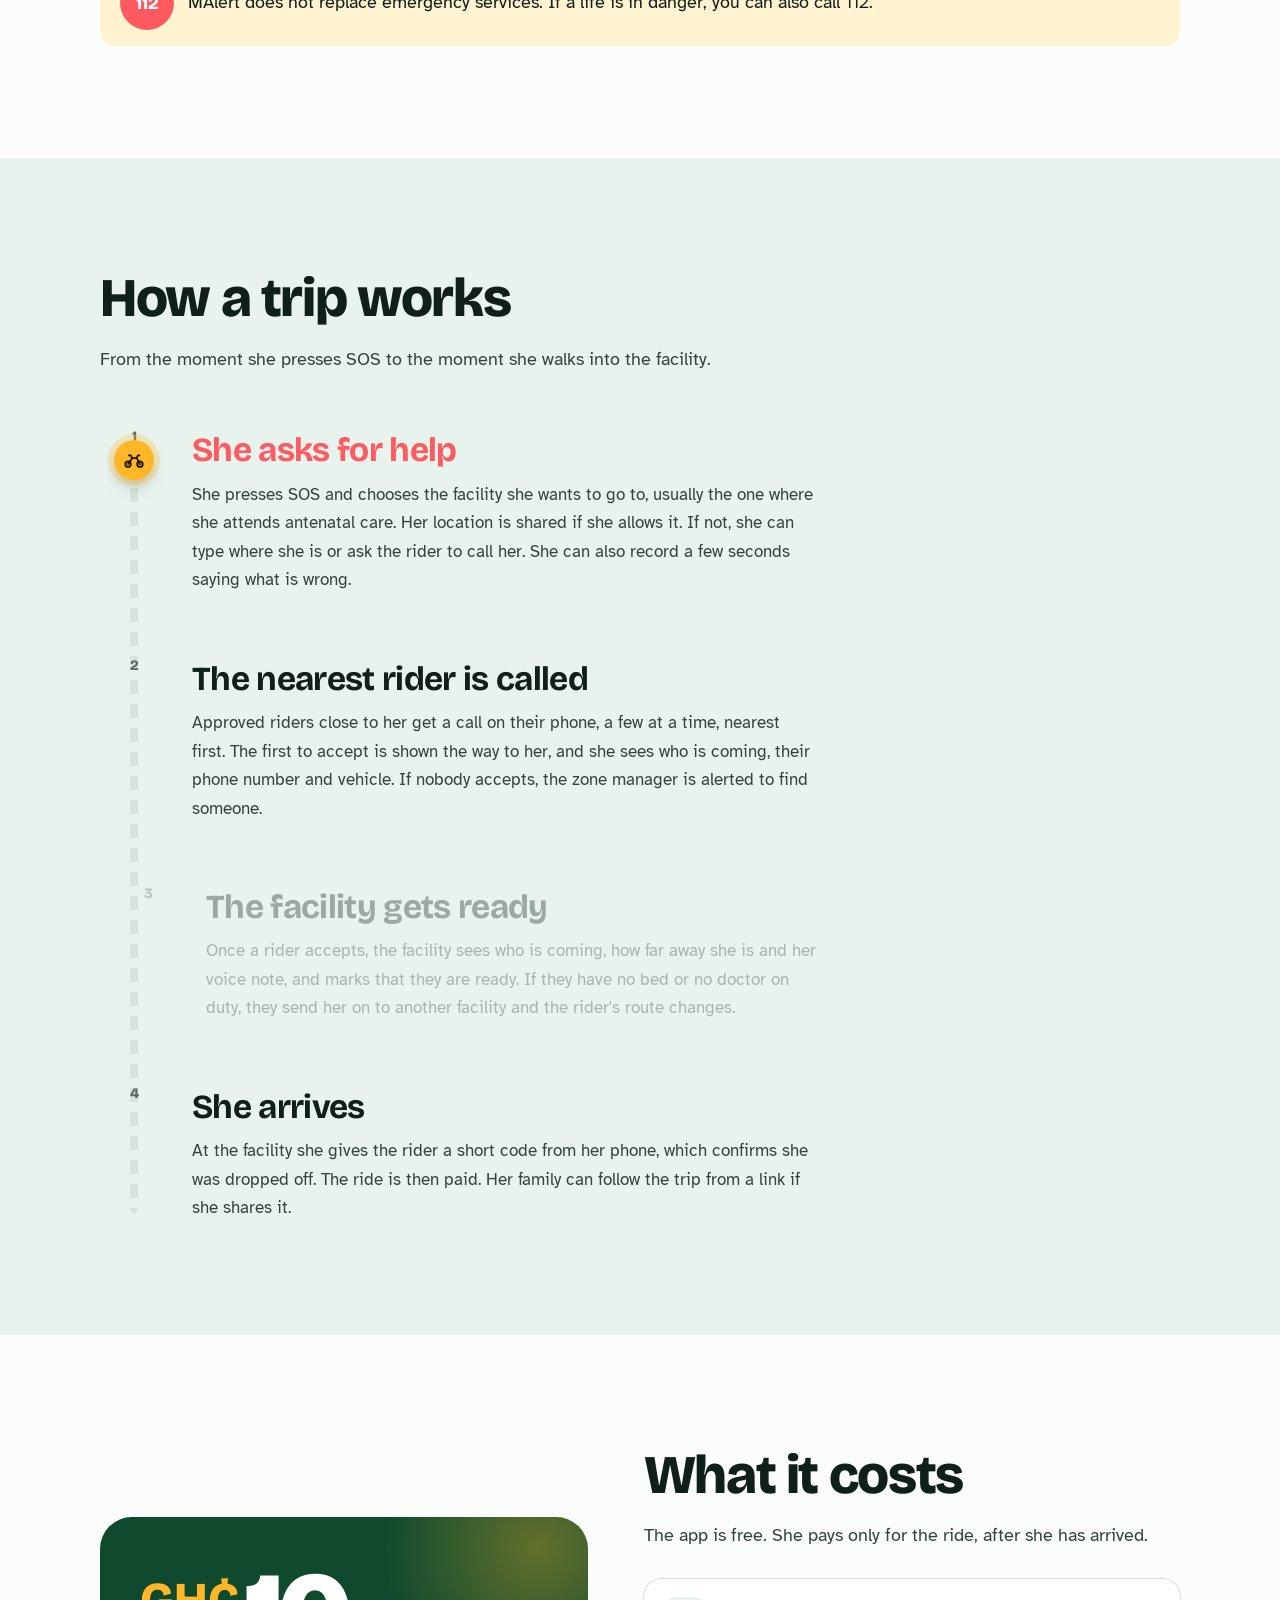
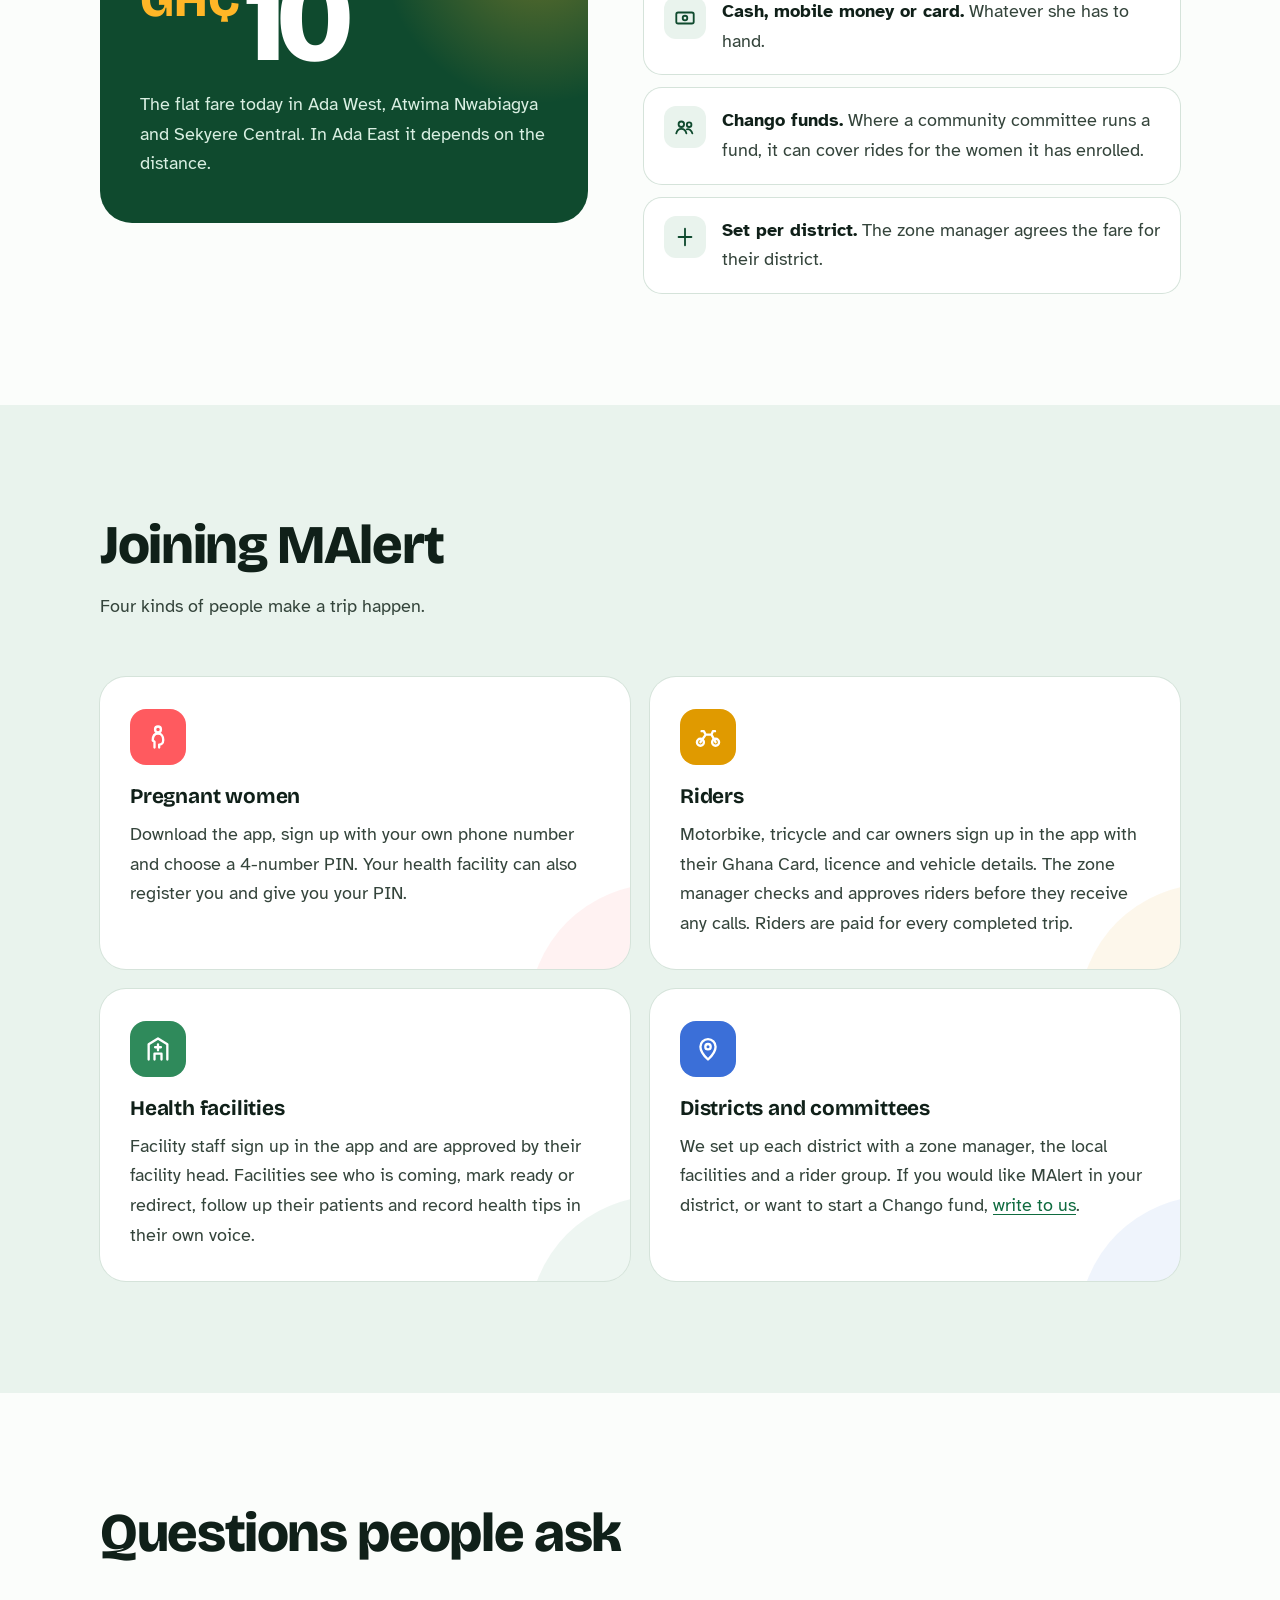
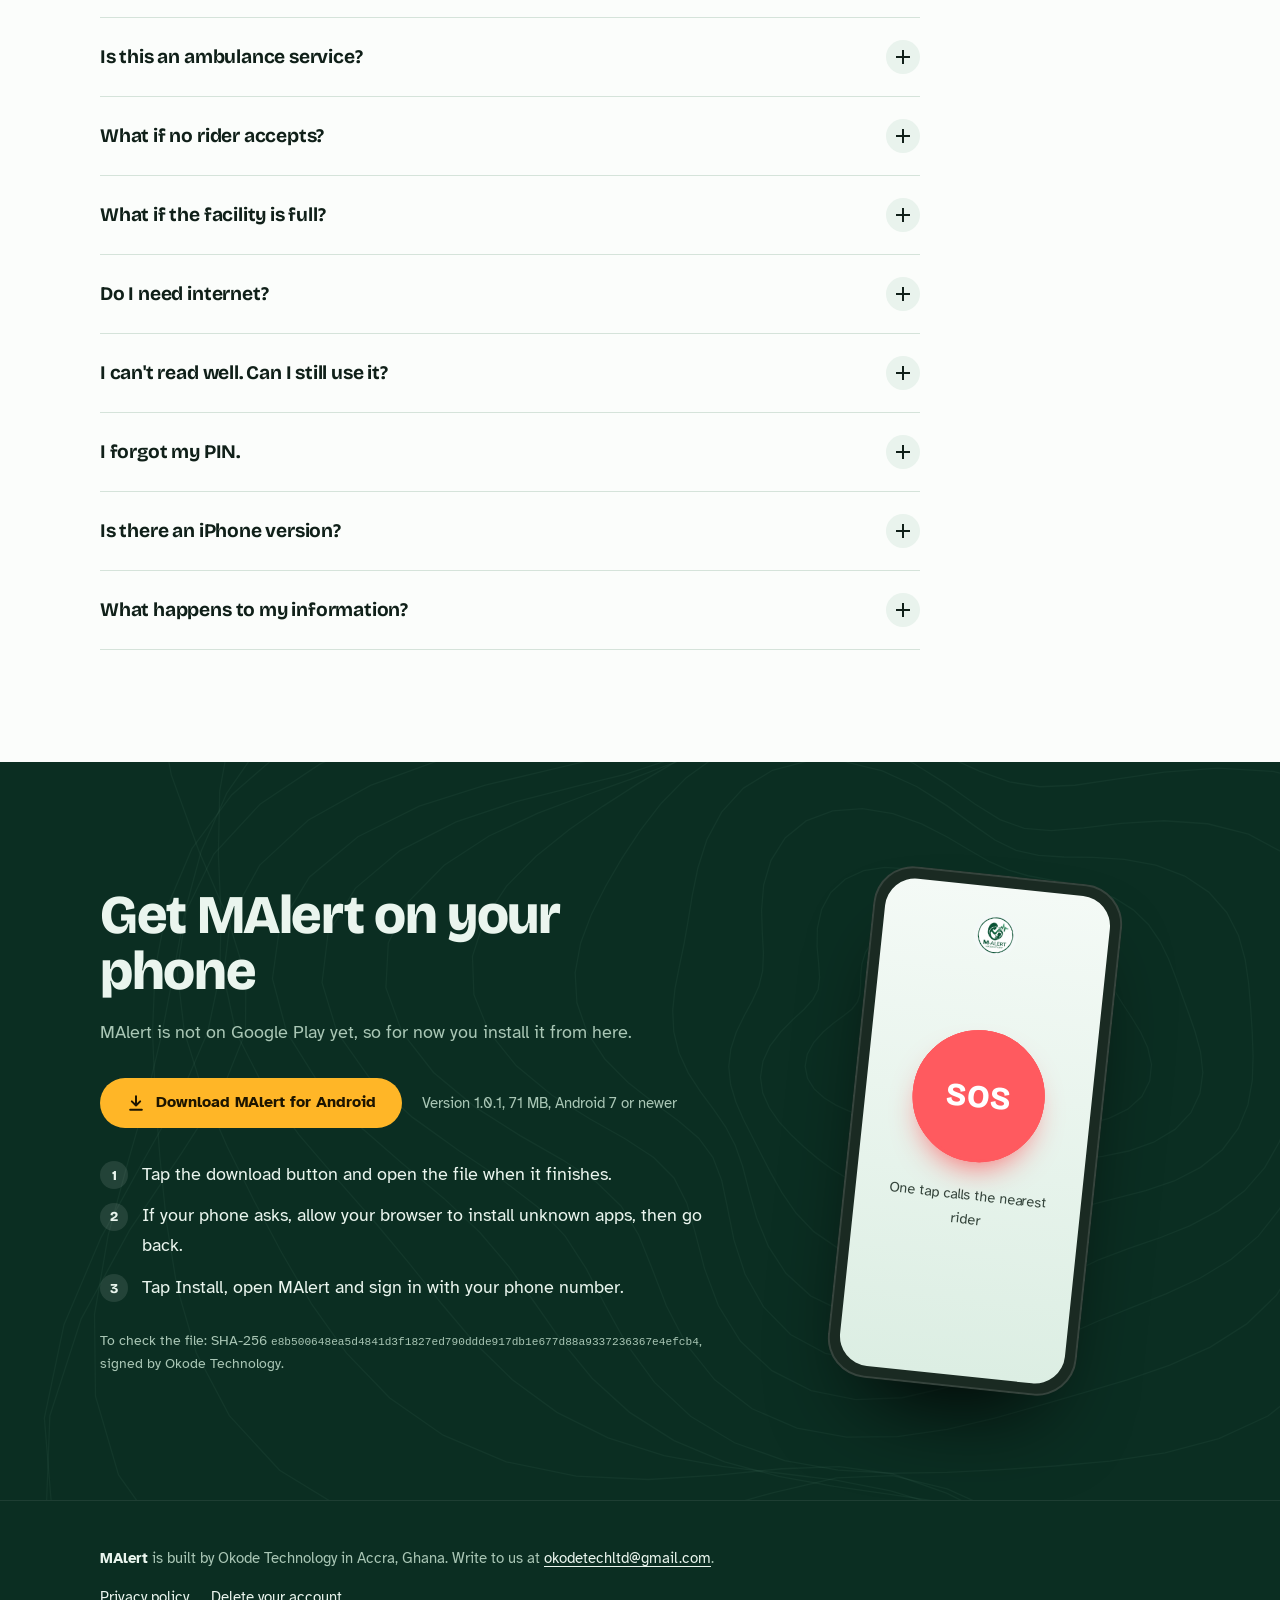
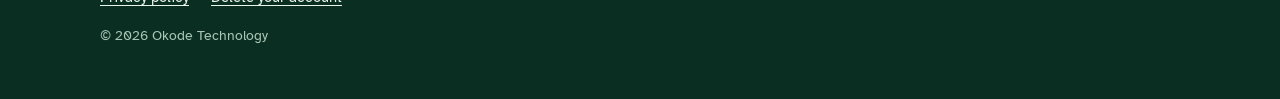
==== commit cea832ca: "Animated redesign: live trip demo in the hero, scroll-filled journey, new type and colour Co-Authore" ====
--- a/public/index.html
+++ b/public/index.html
@@ -5,7 +5,7 @@
 <meta name="viewport" content="width=device-width, initial-scale=1">
 <title>MAlert: Maternal Emergency Transport</title>
 <meta name="description" content="MAlert helps a pregnant woman in an emergency reach a health facility: one tap calls the nearest approved rider, and the facility is told she is coming. Running in Ada East, Ada West, Atwima Nwabiagya and Sekyere Central.">
-<meta name="theme-color" content="#0f4a2e">
+<meta name="theme-color" content="#0b2e22">
 <meta property="og:title" content="MAlert: getting pregnant women to care in an emergency">
 <meta property="og:description" content="One tap calls the nearest approved rider, and the health facility is told she is coming. Built in Ghana by Okode Technology.">
 <meta property="og:image" content="logo.png">
@@ -14,15 +14,16 @@
 <link rel="apple-touch-icon" href="logo.png">
 <link rel="preconnect" href="https://fonts.googleapis.com">
 <link rel="preconnect" href="https://fonts.gstatic.com" crossorigin>
-<link href="https://fonts.googleapis.com/css2?family=Source+Serif+4:opsz,wght@8..60,600;8..60,700&family=Source+Sans+3:wght@400;600;700&display=swap" rel="stylesheet">
+<link href="https://fonts.googleapis.com/css2?family=Atkinson+Hyperlegible:wght@400;700&family=Bricolage+Grotesque:opsz,wght@12..96,600..800&display=swap" rel="stylesheet">
 <link rel="stylesheet" href="styles.css">
+<script>document.documentElement.classList.add('js')</script>
 </head>
-<body>
+<body class="home">
 <a class="skip" href="#main">Skip to content</a>
 
-<header class="site-header">
+<header class="site-header" id="top">
   <div class="wrap">
-    <a class="brand" href="./"><img src="logo.png" alt="" width="36" height="36">MAlert</a>
+    <a class="brand" href="./"><img src="logo.png" alt="" width="38" height="38">MAlert</a>
     <nav class="nav" aria-label="Main">
       <a href="#how">How it works</a>
       <a href="#cost">Cost</a>
@@ -34,135 +35,217 @@
 </header>
 
 <main id="main">
-  <section class="intro">
-    <div class="wrap">
-      <h1>Getting pregnant women to a health facility when something goes wrong.</h1>
-      <p class="lede">In many of our communities there is no ambulance nearby, and a woman in labour waits while relatives call around for a motorbike or a taxi. MAlert shortens that wait. She taps one button, the nearest approved rider in her area is called, and the facility she is going to is told she is on her way.</p>
-      <p class="actions">
-        <a class="btn" href="#download">Download for Android</a>
-        <span class="muted">Free. Works on Android 7 and newer.</span>
-      </p>
-      <dl class="facts">
-        <div><dt>Running in</dt><dd>Ada East and Ada West (Greater Accra), Atwima Nwabiagya and Sekyere Central (Ashanti)</dd></div>
-        <div><dt>Health facilities set up</dt><dd>29, from CHPS compounds to district hospitals</dd></div>
-        <div><dt>Languages</dt><dd>English, Twi, Ewe, Ga and Dagbanli</dd></div>
-      </dl>
-      <p class="note-112">MAlert does not replace emergency services. If a life is in danger, you can also call <strong>112</strong>.</p>
-    </div>
-  </section>
-
-  <section id="how">
-    <div class="wrap">
-      <h2>How a trip works</h2>
-      <ol class="steps">
-        <li>
+  <section class="hero">
+    <svg class="contours" viewBox="0 0 1400 900" preserveAspectRatio="xMidYMid slice" aria-hidden="true"><g id="contours"></g></svg>
+    <div class="wrap hero-grid">
+      <div>
+        <h1><span class="ln"><span>One tap,</span></span><span class="ln"><span>and a rider</span></span><span class="ln"><span class="tap">is on the way.</span></span></h1>
+        <p class="lede">In many of our communities there is no ambulance nearby, and a woman in labour waits while relatives call around for a motorbike. With MAlert she taps SOS, the nearest approved rider is called, and the health facility is told she is coming.</p>
+        <p class="actions">
+          <a class="btn btn-rider" href="#download"><svg viewBox="0 0 24 24" fill="none" stroke="currentColor" stroke-width="2.4" stroke-linecap="round" stroke-linejoin="round" aria-hidden="true"><path d="M12 4v11M7 10l5 5 5-5M5 20h14"/></svg>Download for Android</a>
+          <a class="btn btn-ghost" href="#how">How a trip works</a>
+        </p>
+        <p class="fine">Free. Works on Android 7 and newer.</p>
+      </div>
+
+      <figure class="trip s0" id="trip" aria-label="A trip, played out on a map">
+        <svg viewBox="0 0 520 420" role="img" aria-labelledby="trip-cap">
+          <g>
+            <path class="road-edge" d="M-20 300 C 80 310, 160 340, 260 300 S 420 250, 540 270"/>
+            <path class="road-edge" d="M250 -20 C 260 60, 240 120, 300 215 S 330 380, 340 440"/>
+            <path class="road-edge" d="M-20 160 C 60 170, 140 150, 250 120 S 420 60, 540 80"/>
+            <path class="road" d="M-20 300 C 80 310, 160 340, 260 300 S 420 250, 540 270"/>
+            <path class="road" d="M250 -20 C 260 60, 240 120, 300 215 S 330 380, 340 440"/>
+            <path class="road" d="M-20 160 C 60 170, 140 150, 250 120 S 420 60, 540 80"/>
+            <path class="road" d="M100 320 C 200 330, 260 250, 300 215 S 380 120, 420 92"/>
+            <path class="road" d="M200 236 C 175 270, 140 300, 100 320"/>
+          </g>
+          <path class="route route-a" id="routeA" d="M200 236 C 175 270, 140 300, 100 320"/>
+          <path class="route" id="routeB" d="M100 320 C 200 330, 260 250, 300 215 S 380 120, 420 92"/>
+
+          <circle class="call-wave" cx="100" cy="320" r="10"/>
+          <circle class="call-wave w2" cx="100" cy="320" r="10"/>
+
+          <circle class="rider-dot me" cx="200" cy="236" r="7"/>
+          <circle class="rider-dot" cx="340" cy="330" r="7"/>
+          <circle class="rider-dot" cx="250" cy="122" r="7"/>
+          <circle class="rider-dot" cx="60" cy="168" r="7"/>
+          <circle class="rider-dot" cx="462" cy="252" r="7"/>
+
+          <g class="fac">
+            <rect class="box" x="398" y="70" width="44" height="44" rx="12"/>
+            <path class="cross" d="M416 80h8v8h8v8h-8v8h-8v-8h-8v-8h8z"/>
+            <g class="ready"><rect x="385" y="124" width="70" height="24" rx="12"/><text x="420" y="140.5" text-anchor="middle">Ready</text></g>
+            <text class="lbl" x="420" y="170" text-anchor="middle">Health facility</text>
+          </g>
+
+          <g class="home-pin">
+            <circle class="ring" cx="100" cy="320" r="14"/>
+            <circle class="ring" cx="100" cy="320" r="14"/>
+            <circle class="ring" cx="100" cy="320" r="14"/>
+            <path class="house" d="M86 326 L100 311 L114 326 V338 H86 Z"/>
+            <circle class="sosdot" cx="113" cy="309" r="6"/>
+            <text class="lbl" x="100" y="362" text-anchor="middle">Her home</text>
+          </g>
+
+          <g class="bike" id="bike" transform="translate(200 236)">
+            <circle class="halo" r="15"/>
+            <circle class="core" r="9"/>
+          </g>
+
+          <g class="codebub"><rect x="294" y="22" width="92" height="36" rx="12"/><text x="344" y="46" text-anchor="middle">4821</text></g>
+        </svg>
+        <div class="trip-bar">
+          <button class="sos-btn" id="sos" type="button" aria-label="Play the trip again">SOS</button>
+          <figcaption class="caption" id="trip-cap" aria-live="polite"><span>She presses SOS.</span></figcaption>
+        </div>
+        <div class="progress" aria-hidden="true"><i></i><i></i><i></i><i></i><i></i><i></i></div>
+      </figure>
+    </div>
+    <span class="scroll-cue" aria-hidden="true"></span>
+  </section>
+
+  <div class="ticker" aria-hidden="true">
+    <div class="ticker-track">
+      <span>Ada East</span><span>Ada West</span><span>Atwima Nwabiagya</span><span>Sekyere Central</span><span>Ada East</span><span>Ada West</span><span>Atwima Nwabiagya</span><span>Sekyere Central</span>
+      <span>Ada East</span><span>Ada West</span><span>Atwima Nwabiagya</span><span>Sekyere Central</span><span>Ada East</span><span>Ada West</span><span>Atwima Nwabiagya</span><span>Sekyere Central</span>
+    </div>
+  </div>
+
+  <section class="sec">
+    <div class="wrap">
+      <div class="sec-head rv">
+        <h2>Already running in four districts.</h2>
+        <p>Ada East and Ada West in Greater Accra, Atwima Nwabiagya and Sekyere Central in Ashanti. Each has a zone manager, local riders and its health facilities set up in the app.</p>
+      </div>
+      <div class="numbers rv">
+        <div><b data-count="4">4</b><span>Districts</span><small>In Greater Accra and Ashanti</small></div>
+        <div><b data-count="29">29</b><span>Health facilities</span><small>From CHPS compounds to district hospitals</small></div>
+        <div><b data-count="5">5</b><span>Languages</span><small>English, Twi, Ewe, Ga and Dagbanli</small></div>
+      </div>
+      <p class="note-112 rv"><b>112</b><span>MAlert does not replace emergency services. If a life is in danger, you can also call 112.</span></p>
+    </div>
+  </section>
+
+  <section class="sec sec-mist" id="how">
+    <div class="wrap">
+      <div class="sec-head rv">
+        <h2>How a trip works</h2>
+        <p>From the moment she presses SOS to the moment she walks into the facility.</p>
+      </div>
+      <div class="journey" id="journey">
+        <span class="rider-mark" aria-hidden="true"><svg viewBox="0 0 24 24" fill="none" stroke="#1d1500" stroke-width="2" stroke-linecap="round" stroke-linejoin="round"><circle cx="5.5" cy="16.5" r="3"/><circle cx="18.5" cy="16.5" r="3"/><path d="M5.5 16.5 10 10h5l3.5 6.5M10 10 8.5 7H6.5M15 10l1.2-3H18"/></svg></span>
+        <ol>
+        <li class="sos" data-n="1">
           <h3>She asks for help</h3>
           <p>She presses SOS and chooses the facility she wants to go to, usually the one where she attends antenatal care. Her location is shared if she allows it. If not, she can type where she is or ask the rider to call her. She can also record a few seconds saying what is wrong.</p>
         </li>
-        <li>
+        <li data-n="2">
           <h3>The nearest rider is called</h3>
           <p>Approved riders close to her get a call on their phone, a few at a time, nearest first. The first to accept is shown the way to her, and she sees who is coming, their phone number and vehicle. If nobody accepts, the zone manager is alerted to find someone.</p>
         </li>
-        <li>
+        <li data-n="3">
           <h3>The facility gets ready</h3>
           <p>Once a rider accepts, the facility sees who is coming, how far away she is and her voice note, and marks that they are ready. If they have no bed or no doctor on duty, they send her on to another facility and the rider's route changes.</p>
         </li>
-        <li>
+        <li data-n="4">
           <h3>She arrives</h3>
           <p>At the facility she gives the rider a short code from her phone, which confirms she was dropped off. The ride is then paid. Her family can follow the trip from a link if she shares it.</p>
         </li>
-      </ol>
-    </div>
-  </section>
-
-  <section id="cost" class="band">
-    <div class="wrap">
-      <h2>What it costs</h2>
-      <p>The app is free. She pays only for the ride, after she has arrived.</p>
-      <ul class="plain">
-        <li>The fare is set for each district. In Ada West, Atwima Nwabiagya and Sekyere Central it is currently a flat <strong>GH₵10</strong>. In Ada East it depends on the distance.</li>
-        <li>She can pay with cash, mobile money or card.</li>
-        <li>Where a community <strong>Chango</strong> committee runs a fund, the committee can cover rides for the women it has enrolled.</li>
-      </ul>
-    </div>
-  </section>
-
-  <section id="join">
-    <div class="wrap">
-      <h2>Joining MAlert</h2>
-      <div class="cols">
-        <div>
+        </ol>
+      </div>
+    </div>
+  </section>
+
+  <section class="sec" id="cost">
+    <div class="wrap cost-grid">
+      <div class="fare rv">
+        <span class="amt"><sup>GH₵</sup>10</span>
+        <p>The flat fare today in Ada West, Atwima Nwabiagya and Sekyere Central. In Ada East it depends on the distance.</p>
+      </div>
+      <div class="rv">
+        <h2>What it costs</h2>
+        <p style="margin-top:18px">The app is free. She pays only for the ride, after she has arrived.</p>
+        <ul class="pay">
+          <li><span class="ic"><svg viewBox="0 0 24 24" fill="none" stroke="currentColor" stroke-width="2" stroke-linecap="round" stroke-linejoin="round" aria-hidden="true"><rect x="2.5" y="6" width="19" height="12" rx="2"/><circle cx="12" cy="12" r="2.5"/></svg></span><span><b>Cash, mobile money or card.</b> Whatever she has to hand.</span></li>
+          <li><span class="ic"><svg viewBox="0 0 24 24" fill="none" stroke="currentColor" stroke-width="2" stroke-linecap="round" stroke-linejoin="round" aria-hidden="true"><circle cx="8" cy="9" r="3"/><circle cx="16.5" cy="9.5" r="2.5"/><path d="M2.5 19c.6-3 2.8-5 5.5-5s4.9 2 5.5 5M14 14.5c2.6-.6 5.2.9 6 4.5"/></svg></span><span><b>Chango funds.</b> Where a community committee runs a fund, it can cover rides for the women it has enrolled.</span></li>
+          <li><span class="ic"><svg viewBox="0 0 24 24" fill="none" stroke="currentColor" stroke-width="2" stroke-linecap="round" stroke-linejoin="round" aria-hidden="true"><path d="M12 3v18M5 12h14"/></svg></span><span><b>Set per district.</b> The zone manager agrees the fare for their district.</span></li>
+        </ul>
+      </div>
+    </div>
+  </section>
+
+  <section class="sec sec-mist" id="join">
+    <div class="wrap">
+      <div class="sec-head rv">
+        <h2>Joining MAlert</h2>
+        <p>Four kinds of people make a trip happen.</p>
+      </div>
+      <div class="roles">
+        <article class="role role-woman rv">
+          <span class="ic"><svg viewBox="0 0 24 24" fill="none" stroke="currentColor" stroke-width="2" stroke-linecap="round" stroke-linejoin="round" aria-hidden="true"><circle cx="12" cy="5.5" r="2.5"/><path d="M9 21v-5l-1.5-1c0-4 1.5-6 4.5-6s4.5 2.5 4.5 5.5-2 4-3.5 4V21"/></svg></span>
           <h3>Pregnant women</h3>
           <p>Download the app, sign up with your own phone number and choose a 4-number PIN. Your health facility can also register you and give you your PIN.</p>
-        </div>
-        <div>
+        </article>
+        <article class="role role-rider rv">
+          <span class="ic"><svg viewBox="0 0 24 24" fill="none" stroke="currentColor" stroke-width="2" stroke-linecap="round" stroke-linejoin="round" aria-hidden="true"><circle cx="5.5" cy="16.5" r="3"/><circle cx="18.5" cy="16.5" r="3"/><path d="M5.5 16.5 10 10h5l3.5 6.5M10 10 8.5 7H6.5M15 10l1.2-3H18"/></svg></span>
           <h3>Riders</h3>
           <p>Motorbike, tricycle and car owners sign up in the app with their Ghana Card, licence and vehicle details. The zone manager checks and approves riders before they receive any calls. Riders are paid for every completed trip.</p>
-        </div>
-        <div>
+        </article>
+        <article class="role role-fac rv">
+          <span class="ic"><svg viewBox="0 0 24 24" fill="none" stroke="currentColor" stroke-width="2" stroke-linecap="round" stroke-linejoin="round" aria-hidden="true"><path d="M4 21V8l8-5 8 5v13M9 21v-5h6v5M12 8v5M9.5 10.5h5"/></svg></span>
           <h3>Health facilities</h3>
           <p>Facility staff sign up in the app and are approved by their facility head. Facilities see who is coming, mark ready or redirect, follow up their patients and record health tips in their own voice.</p>
-        </div>
-        <div>
+        </article>
+        <article class="role role-dist rv">
+          <span class="ic"><svg viewBox="0 0 24 24" fill="none" stroke="currentColor" stroke-width="2" stroke-linecap="round" stroke-linejoin="round" aria-hidden="true"><path d="M12 21s-6.5-6-6.5-11a6.5 6.5 0 0 1 13 0c0 5-6.5 11-6.5 11z"/><circle cx="12" cy="10" r="2.3"/></svg></span>
           <h3>Districts and committees</h3>
           <p>We set up each district with a zone manager, the local facilities and a rider group. If you would like MAlert in your district, or want to start a Chango fund, <a href="mailto:okodetechltd@gmail.com?subject=MAlert%20in%20our%20district">write to us</a>.</p>
+        </article>
+      </div>
+    </div>
+  </section>
+
+  <section class="sec" id="faq">
+    <div class="wrap">
+      <div class="sec-head rv"><h2>Questions people ask</h2></div>
+      <div class="faq rv">
+        <details><summary>Is this an ambulance service?</summary><div class="ans"><p>No. Riders are local people with motorbikes, tricycles and cars, approved by the zone manager. For many women they are the quickest way to reach care. In a life-threatening emergency you can also call 112.</p></div></details>
+        <details><summary>What if no rider accepts?</summary><div class="ans"><p>Riders are called a few at a time, nearest first. If nobody accepts, the zone manager for the district is alerted and can assign a rider directly.</p></div></details>
+        <details><summary>What if the facility is full?</summary><div class="ans"><p>The facility can send her to another facility nearby that is accepting patients. She and her rider are told straight away, and the route changes.</p></div></details>
+        <details><summary>Do I need internet?</summary><div class="ans"><p>Yes, the app needs mobile data to call a rider. If location is off or GPS is weak, she can type where she is or have the rider call her for directions.</p></div></details>
+        <details><summary>I can't read well. Can I still use it?</summary><div class="ans"><p>Yes. Sign-in is a phone number and a 4-number PIN, not a password or code, and many screens have a spoken guide in English, Twi, Ewe, Ga or Dagbanli.</p></div></details>
+        <details><summary>I forgot my PIN.</summary><div class="ans"><p>Tap "Forgot PIN?" to get a code by SMS and choose a new PIN. Or ask your health facility or zone manager to set a new one for you.</p></div></details>
+        <details><summary>Is there an iPhone version?</summary><div class="ans"><p>Not yet. Android comes first because most of the people we work with use Android phones. The app will also be on Google Play soon.</p></div></details>
+        <details><summary>What happens to my information?</summary><div class="ans"><p>Only the people handling an emergency see her details, and only what they need. We do not sell data or show adverts. You can delete your account from the app at any time. Read the <a href="privacy.html">privacy policy</a>.</p></div></details>
+      </div>
+    </div>
+  </section>
+
+  <section class="dl" id="download">
+    <svg class="contours" viewBox="0 0 1400 900" preserveAspectRatio="xMidYMid slice" aria-hidden="true"><use href="#contours"/></svg>
+    <div class="wrap dl-grid">
+      <div class="rv">
+        <h2>Get MAlert on your phone</h2>
+        <p class="lead">MAlert is not on Google Play yet, so for now you install it from here.</p>
+        <p class="actions">
+          <a class="btn btn-rider" href="downloads/malert.apk" download="MAlert-1.0.1.apk"><svg viewBox="0 0 24 24" fill="none" stroke="currentColor" stroke-width="2.4" stroke-linecap="round" stroke-linejoin="round" aria-hidden="true"><path d="M12 4v11M7 10l5 5 5-5M5 20h14"/></svg>Download MAlert for Android</a>
+          <span class="meta">Version 1.0.1, 71 MB, Android 7 or newer</span>
+        </p>
+        <ol class="install">
+          <li>Tap the download button and open the file when it finishes.</li>
+          <li>If your phone asks, allow your browser to install unknown apps, then go back.</li>
+          <li>Tap Install, open MAlert and sign in with your phone number.</li>
+        </ol>
+        <p class="sum">To check the file: SHA-256 <code>e8b500648ea5d4841d3f1827ed790ddde917db1e677d88a9337236367e4efcb4</code>, signed by Okode Technology.</p>
+      </div>
+      <div class="phone" aria-hidden="true">
+        <div class="scr">
+          <img src="logo.png" alt="">
+          <span class="big-sos">SOS</span>
+          <span class="hint">One tap calls the nearest rider</span>
         </div>
       </div>
-    </div>
-  </section>
-
-  <section id="faq" class="band">
-    <div class="wrap">
-      <h2>Questions people ask</h2>
-      <details>
-        <summary>Is this an ambulance service?</summary>
-        <p>No. Riders are local people with motorbikes, tricycles and cars, approved by the zone manager. For many women they are the quickest way to reach care. In a life-threatening emergency you can also call 112.</p>
-      </details>
-      <details>
-        <summary>What if no rider accepts?</summary>
-        <p>Riders are called a few at a time, nearest first. If nobody accepts, the zone manager for the district is alerted and can assign a rider directly.</p>
-      </details>
-      <details>
-        <summary>What if the facility is full?</summary>
-        <p>The facility can send her to another facility nearby that is accepting patients. She and her rider are told straight away, and the route changes.</p>
-      </details>
-      <details>
-        <summary>Do I need internet?</summary>
-        <p>Yes, the app needs mobile data to call a rider. If location is off or GPS is weak, she can type where she is or have the rider call her for directions.</p>
-      </details>
-      <details>
-        <summary>I can't read well. Can I still use it?</summary>
-        <p>Yes. Sign-in is a phone number and a 4-number PIN, not a password or code, and many screens have a spoken guide in English, Twi, Ewe, Ga or Dagbanli.</p>
-      </details>
-      <details>
-        <summary>I forgot my PIN.</summary>
-        <p>Tap "Forgot PIN?" to get a code by SMS and choose a new PIN. Or ask your health facility or zone manager to set a new one for you.</p>
-      </details>
-      <details>
-        <summary>Is there an iPhone version?</summary>
-        <p>Not yet. Android comes first because most of the people we work with use Android phones. The app will also be on Google Play soon.</p>
-      </details>
-      <details>
-        <summary>What happens to my information?</summary>
-        <p>Only the people handling an emergency see her details, and only what they need. We do not sell data or show adverts. You can delete your account from the app at any time. Read the <a href="privacy.html">privacy policy</a>.</p>
-      </details>
-    </div>
-  </section>
-
-  <section id="download">
-    <div class="wrap">
-      <h2>Download</h2>
-      <p>MAlert is not on Google Play yet, so for now you install it from here.</p>
-      <p class="actions">
-        <a class="btn" href="downloads/malert.apk" download="MAlert-1.0.1.apk">Download MAlert for Android</a>
-        <span class="muted">Version 1.0.1, 71 MB, Android 7 or newer</span>
-      </p>
-      <ol class="install">
-        <li>Tap the download button and open the file when it finishes.</li>
-        <li>If your phone asks, allow your browser to install unknown apps, then go back.</li>
-        <li>Tap Install, open MAlert and sign in with your phone number.</li>
-      </ol>
-      <p class="muted small">To check the file: SHA-256 <code>e8b500648ea5d4841d3f1827ed790ddde917db1e677d88a9337236367e4efcb4</code>, signed by Okode Technology.</p>
     </div>
   </section>
 </main>
@@ -177,5 +260,7 @@
     <p class="muted small">© 2026 Okode Technology</p>
   </div>
 </footer>
+
+<script src="site.js"></script>
 </body>
 </html>
--- a/public/styles.css
+++ b/public/styles.css
@@ -1,135 +1,383 @@
-/* MAlert site: plain and readable, like a small team's information page.
-   One column, a serif for headings, a sans for reading, the logo's green. */
+/* MAlert site.
+   Idea: the page is one trip. The hero plays a trip live (SOS, riders called,
+   one accepts, the facility gets ready, she arrives), and the "How a trip works"
+   road fills in as you scroll. Coral is only for SOS, amber only for the rider.
+   Display: Bricolage Grotesque. Reading: Atkinson Hyperlegible (made for low vision,
+   fitting for people who don't read easily). */
 
 :root {
-  --green: #0f4a2e;
-  --green-soft: #e8f1eb;
-  --ink: #1d2420;
-  --body: #333c37;
-  --muted: #5f6b64;
-  --line: #d9e2dc;
-  --bg: #ffffff;
-  --band: #f5f7f4;
+  --night: #0b2e22;      /* hero, footer */
+  --night-2: #123d2e;
+  --green: #0f4a2e;      /* brand */
+  --leaf: #2f8a5b;
+  --sos: #ff5a5f;        /* the SOS signal, nothing else */
+  --rider: #ffb627;      /* the rider and the route */
+  --mist: #e9f3ed;
+  --paper: #fbfdfb;
+  --ink: #102019;
+  --body: #34443b;
+  --muted: #5d6d64;
+  --line: #d5e3da;
+  --card: #ffffff;
   --link: #0f6b3f;
-  --warn: #fff6dc;
+  --warn: #fff3d1;
+  --on-night: #eaf5ee;
+  --on-night-muted: #a9c6b5;
   color-scheme: light;
 }
-
 @media (prefers-color-scheme: dark) {
   :root:not([data-theme="light"]) {
-    --green: #7cc59a;
-    --green-soft: #17271e;
-    --ink: #eef2ef;
-    --body: #cdd6d0;
-    --muted: #97a39c;
-    --line: #2b3a31;
-    --bg: #111814;
-    --band: #161f1a;
-    --link: #8fd3a9;
-    --warn: #2e2812;
+    --night: #071d15;
+    --night-2: #0e2c21;
+    --mist: #10221a;
+    --paper: #0c1813;
+    --ink: #eef5f0;
+    --body: #c9d7cf;
+    --muted: #93a79b;
+    --line: #23382d;
+    --card: #12241b;
+    --link: #8fd8ac;
+    --warn: #2d2710;
     color-scheme: dark;
   }
 }
 
 * { box-sizing: border-box; }
-html { -webkit-text-size-adjust: 100%; scroll-padding-top: 72px; }
+html { -webkit-text-size-adjust: 100%; scroll-padding-top: 76px; scroll-behavior: smooth; }
 body {
   margin: 0;
-  background: var(--bg);
+  background: var(--paper);
   color: var(--body);
-  font: 18px/1.65 "Source Sans 3", system-ui, -apple-system, "Segoe UI", Roboto, sans-serif;
-}
-h1, h2, h3 { color: var(--ink); margin: 0; font-family: "Source Serif 4", Georgia, serif; font-weight: 700; line-height: 1.2; }
-h1 { font-size: clamp(2rem, 4.6vw, 2.9rem); letter-spacing: -0.01em; }
-h2 { font-size: clamp(1.55rem, 3vw, 2rem); }
-h3 { font-size: 1.15rem; font-weight: 600; }
+  font: 18px/1.65 "Atkinson Hyperlegible", system-ui, -apple-system, "Segoe UI", Roboto, sans-serif;
+  overflow-x: hidden;
+}
+h1, h2, h3 {
+  color: var(--ink); margin: 0;
+  font-family: "Bricolage Grotesque", system-ui, sans-serif;
+  font-weight: 800; line-height: 1.04; letter-spacing: -0.025em;
+}
+h2 { font-size: clamp(2rem, 5vw, 3.4rem); }
+h3 { font-size: 1.3rem; font-weight: 700; letter-spacing: -0.01em; line-height: 1.2; }
 p { margin: 0; }
 a { color: var(--link); text-underline-offset: 3px; }
 img { max-width: 100%; display: block; }
 code { font-size: .82em; word-break: break-all; }
 
-.wrap { width: 100%; max-width: 760px; margin: 0 auto; padding: 0 20px; }
+.wrap { width: 100%; max-width: 1120px; margin: 0 auto; padding: 0 20px; }
+.narrow { max-width: 760px; }
 .muted { color: var(--muted); }
 .small { font-size: .88rem; }
 
-.skip { position: absolute; left: -999px; top: 8px; background: var(--ink); color: var(--bg); padding: 8px 14px; border-radius: 6px; z-index: 20; }
+.skip { position: absolute; left: -999px; top: 8px; background: var(--ink); color: var(--paper); padding: 8px 14px; border-radius: 8px; z-index: 50; }
 .skip:focus { left: 8px; }
-:focus-visible { outline: 3px solid var(--link); outline-offset: 2px; border-radius: 4px; }
-
-/* Header */
-.site-header { border-bottom: 1px solid var(--line); background: var(--bg); position: sticky; top: 0; z-index: 10; }
-.site-header .wrap { max-width: 1040px; display: flex; align-items: center; gap: 20px; height: 64px; }
-.brand { display: inline-flex; align-items: center; gap: 10px; color: var(--ink); text-decoration: none; font-weight: 700; font-size: 1.2rem; }
-.brand img { width: 36px; height: 36px; border-radius: 50%; }
-.nav { margin-left: auto; display: flex; gap: 22px; align-items: center; font-size: .98rem; }
-.nav a { color: var(--body); text-decoration: none; }
-.nav a:hover { color: var(--link); text-decoration: underline; }
-.nav .nav-dl { color: var(--link); font-weight: 700; }
-@media (max-width: 640px) { .nav a:not(.nav-dl) { display: none; } }
-
-/* Sections */
-section { padding: 56px 0; border-bottom: 1px solid var(--line); }
-section.band { background: var(--band); }
-section h2 { margin-bottom: 18px; }
-section > .wrap > p + p { margin-top: 12px; }
-
-.intro { padding-top: 64px; }
-.intro .lede { margin-top: 20px; font-size: 1.12rem; }
-.actions { margin-top: 28px; display: flex; flex-wrap: wrap; align-items: center; gap: 12px 18px; }
+:focus-visible { outline: 3px solid var(--rider); outline-offset: 3px; border-radius: 6px; }
+
+/* ── Header ── */
+.site-header {
+  position: sticky; top: 0; z-index: 30;
+  background: color-mix(in srgb, var(--paper) 88%, transparent);
+  backdrop-filter: blur(12px); -webkit-backdrop-filter: blur(12px);
+  border-bottom: 1px solid var(--line);
+  transition: background .3s, border-color .3s;
+}
+.site-header .wrap { display: flex; align-items: center; gap: 20px; height: 68px; }
+.brand { display: inline-flex; align-items: center; gap: 10px; color: var(--ink); text-decoration: none; font: 800 1.3rem/1 "Bricolage Grotesque", sans-serif; letter-spacing: -0.02em; }
+.brand img { width: 38px; height: 38px; border-radius: 50%; }
+.nav { margin-left: auto; display: flex; gap: 26px; align-items: center; font-size: 1rem; }
+.nav a { color: var(--body); text-decoration: none; position: relative; }
+.nav a:not(.nav-dl)::after { content: ""; position: absolute; left: 0; right: 0; bottom: -4px; height: 2px; background: currentColor; transform: scaleX(0); transform-origin: left; transition: transform .25s; }
+.nav a:not(.nav-dl):hover::after { transform: scaleX(1); }
+.nav .nav-dl { background: var(--green); color: #fff; padding: 9px 16px; border-radius: 999px; font-weight: 700; }
+@media (max-width: 720px) { .nav a:not(.nav-dl) { display: none; } }
+
+/* On the home page the header sits on the dark hero until you scroll. */
+.home .site-header { position: fixed; left: 0; right: 0; background: transparent; border-color: transparent; backdrop-filter: none; -webkit-backdrop-filter: none; }
+.home .site-header .brand, .home .site-header .nav a { color: var(--on-night); }
+.home .site-header .nav .nav-dl { background: var(--rider); color: #1d1500; }
+.home .site-header.solid { background: color-mix(in srgb, var(--night) 92%, transparent); backdrop-filter: blur(12px); -webkit-backdrop-filter: blur(12px); border-color: rgba(255,255,255,.08); }
+
+/* ── Buttons ── */
 .btn {
-  display: inline-block; padding: 13px 22px; border-radius: 6px;
-  background: var(--green); color: #fff; text-decoration: none; font-weight: 700;
-}
-@media (prefers-color-scheme: dark) { :root:not([data-theme="light"]) .btn { color: #0f1a14; } }
-.btn:hover { filter: brightness(1.08); }
-
-.facts { margin: 36px 0 0; border-top: 1px solid var(--line); }
-.facts div { display: grid; grid-template-columns: 200px 1fr; gap: 16px; padding: 12px 0; border-bottom: 1px solid var(--line); }
-.facts dt { color: var(--muted); font-size: .95rem; }
-.facts dd { margin: 0; color: var(--ink); }
-@media (max-width: 560px) { .facts div { grid-template-columns: 1fr; gap: 2px; } }
-.note-112 { margin-top: 24px; padding: 12px 14px; background: var(--warn); border-radius: 6px; font-size: .95rem; color: var(--ink); }
-
-/* How it works: a real sequence, so numbered */
-.steps { list-style: none; margin: 0; padding: 0; counter-reset: step; }
-.steps li { position: relative; padding: 0 0 26px 48px; counter-increment: step; }
-.steps li:last-child { padding-bottom: 0; }
-.steps li::before {
-  content: counter(step); position: absolute; left: 0; top: 0;
-  width: 30px; height: 30px; border-radius: 50%; display: grid; place-items: center;
-  background: var(--green-soft); color: var(--green); font-weight: 700; font-size: .95rem;
-}
-.steps p { margin-top: 6px; }
-
-.plain { margin: 16px 0 0; padding-left: 1.2rem; }
-.plain li { margin-top: 8px; }
-
-.cols { display: grid; grid-template-columns: 1fr 1fr; gap: 28px 40px; }
-@media (max-width: 640px) { .cols { grid-template-columns: 1fr; } }
-.cols p { margin-top: 6px; }
-
-details { border-bottom: 1px solid var(--line); padding: 12px 0; }
-details:first-of-type { border-top: 1px solid var(--line); }
-summary { cursor: pointer; font-weight: 600; color: var(--ink); }
-details p { margin-top: 8px; }
-
-.install { margin: 22px 0 0; padding-left: 1.2rem; }
-.install li { margin-top: 6px; }
-#download .small { margin-top: 18px; }
-
-/* Footer */
-footer { padding: 32px 0 44px; font-size: .95rem; }
-footer nav { display: flex; flex-wrap: wrap; gap: 8px 20px; margin: 12px 0; }
-footer .brand, footer .copy { display: none; }
-
-/* Document pages (privacy, delete account, 404) */
-.doc-head { padding: 48px 0 8px; }
-.doc-head .updated { margin-top: 10px; color: var(--muted); }
+  display: inline-flex; align-items: center; gap: 10px;
+  padding: 15px 26px; border-radius: 999px; border: 0; cursor: pointer;
+  background: var(--green); color: #fff; text-decoration: none;
+  font: 700 1.02rem/1 "Atkinson Hyperlegible", sans-serif;
+  transition: transform .2s, box-shadow .2s, background .2s;
+}
+.btn:hover { transform: translateY(-2px); box-shadow: 0 10px 24px -10px rgba(15,74,46,.7); }
+.btn:active { transform: translateY(0) scale(.98); }
+.btn-rider { background: var(--rider); color: #1d1500; }
+.btn-rider:hover { box-shadow: 0 12px 28px -10px rgba(255,182,39,.8); }
+.btn-ghost { background: transparent; color: var(--on-night); box-shadow: inset 0 0 0 2px rgba(234,245,238,.35); }
+.btn-ghost:hover { box-shadow: inset 0 0 0 2px var(--on-night); }
+.btn svg { width: 20px; height: 20px; flex: none; }
+
+/* ── Hero ── */
+.hero {
+  position: relative; overflow: hidden; isolation: isolate;
+  background: radial-gradient(1200px 600px at 75% 20%, var(--night-2), var(--night) 70%);
+  color: var(--on-night-muted);
+  padding: 128px 0 72px;
+  min-height: 100svh; display: flex; align-items: center;
+}
+.contours { position: absolute; inset: -10%; z-index: -1; width: 120%; height: 120%; opacity: .5; }
+.contours path { fill: none; stroke: rgba(170,220,190,.10); stroke-width: 1.2; }
+.contours g { transform-origin: 70% 40%; animation: drift 60s linear infinite; }
+@keyframes drift { to { transform: rotate(360deg); } }
+
+.hero-grid { display: grid; grid-template-columns: 1.05fr 1fr; gap: 48px; align-items: center; }
+@media (max-width: 920px) { .hero-grid { grid-template-columns: 1fr; gap: 36px; } }
+
+.hero h1 { color: var(--on-night); font-size: clamp(2.8rem, 7.4vw, 5.6rem); line-height: .98; letter-spacing: -0.035em; }
+.hero h1 .ln { display: block; overflow: hidden; padding-bottom: .06em; }
+.hero h1 .ln > span { display: inline-block; transform: translateY(105%); animation: rise .9s cubic-bezier(.2,.8,.2,1) forwards; }
+.hero h1 .ln:nth-child(2) > span { animation-delay: .12s; }
+.hero h1 .ln:nth-child(3) > span { animation-delay: .24s; }
+.hero h1 .tap { color: var(--rider); }
+@keyframes rise { to { transform: none; } }
+.hero .lede { margin-top: 26px; font-size: 1.16rem; max-width: 34em; opacity: 0; animation: fade .8s .55s forwards; }
+.hero .actions { margin-top: 32px; display: flex; flex-wrap: wrap; gap: 14px; opacity: 0; animation: fade .8s .7s forwards; }
+.hero .fine { margin-top: 16px; font-size: .92rem; opacity: 0; animation: fade .8s .85s forwards; }
+@keyframes fade { from { opacity: 0; transform: translateY(10px); } to { opacity: 1; transform: none; } }
+
+/* The live trip */
+.trip {
+  position: relative; border-radius: 28px;
+  background: linear-gradient(160deg, rgba(255,255,255,.07), rgba(255,255,255,.02));
+  box-shadow: inset 0 0 0 1px rgba(255,255,255,.09), 0 40px 80px -40px rgba(0,0,0,.6);
+  padding: 14px; opacity: 0; animation: fade 1s .35s forwards;
+}
+.trip svg { width: 100%; height: auto; display: block; }
+.trip .road { fill: none; stroke: rgba(234,245,238,.12); stroke-width: 10; stroke-linecap: round; }
+.trip .road-edge { fill: none; stroke: rgba(234,245,238,.05); stroke-width: 22; stroke-linecap: round; }
+.trip .route { fill: none; stroke: var(--rider); stroke-width: 5; stroke-linecap: round; filter: drop-shadow(0 0 6px rgba(255,182,39,.7)); }
+.trip .route-a { stroke-dasharray: 2 10; stroke-width: 4; opacity: 0; transition: opacity .4s; }
+.trip.s2 .route-a { opacity: .8; }
+.trip .lbl { fill: var(--on-night); font: 700 15px "Atkinson Hyperlegible", sans-serif; }
+.trip .lbl-soft { fill: var(--on-night-muted); font: 400 12px "Atkinson Hyperlegible", sans-serif; }
+
+.home-pin .house { fill: var(--on-night); }
+.home-pin .ring { fill: none; stroke: var(--sos); stroke-width: 2.5; opacity: 0; transform-box: fill-box; transform-origin: center; }
+.trip.s0 .home-pin .ring, .trip.s1 .home-pin .ring { animation: ring 1.6s ease-out infinite; }
+.home-pin .ring:nth-of-type(2) { animation-delay: .5s !important; }
+.home-pin .ring:nth-of-type(3) { animation-delay: 1s !important; }
+@keyframes ring { 0% { transform: scale(.3); opacity: .9; } 100% { transform: scale(3.2); opacity: 0; } }
+.home-pin .sosdot { fill: var(--sos); transition: fill .4s; }
+.trip.s4 .home-pin .sosdot, .trip.s5 .home-pin .sosdot { fill: var(--on-night-muted); }
+
+.call-wave { fill: none; stroke: var(--sos); stroke-width: 1.5; opacity: 0; }
+.trip.s1 .call-wave { animation: wave 2.2s ease-out forwards; }
+.trip.s1 .call-wave.w2 { animation-delay: .5s; }
+@keyframes wave { 0% { r: 10; opacity: .7; } 100% { r: 260; opacity: 0; } }
+
+.rider-dot { fill: var(--on-night-muted); transition: fill .3s, opacity .5s; }
+.trip.s1 .rider-dot { animation: blink .5s steps(2) infinite; }
+.trip.s2 .rider-dot:not(.me), .trip.s3 .rider-dot:not(.me), .trip.s4 .rider-dot:not(.me), .trip.s5 .rider-dot:not(.me) { opacity: .25; }
+@keyframes blink { 50% { fill: var(--rider); } }
+.bike { opacity: 0; transition: opacity .3s; }
+.trip.s2 .bike, .trip.s3 .bike, .trip.s4 .bike, .trip.s5 .bike { opacity: 1; }
+.bike .halo { fill: rgba(255,182,39,.25); animation: halo 1.2s ease-in-out infinite; transform-box: fill-box; transform-origin: center; }
+.bike .core { fill: var(--rider); stroke: var(--night); stroke-width: 3; }
+@keyframes halo { 50% { transform: scale(1.6); opacity: .4; } }
+
+.fac .box { fill: var(--night-2); stroke: rgba(234,245,238,.4); stroke-width: 2; transition: fill .4s, stroke .4s; }
+.fac .cross { fill: var(--on-night); transition: fill .4s; }
+.trip.s3 .fac .box, .trip.s4 .fac .box, .trip.s5 .fac .box { fill: var(--leaf); stroke: #9fe0b8; }
+.fac .ready { opacity: 0; transition: opacity .4s, transform .4s; transform: translateY(6px); }
+.trip.s3 .fac .ready, .trip.s4 .fac .ready, .trip.s5 .fac .ready { opacity: 1; transform: none; }
+.fac .ready rect { fill: #dff6e8; }
+.fac .ready text { fill: var(--green); font: 700 12px "Atkinson Hyperlegible", sans-serif; }
+
+.codebub { opacity: 0; transform: translateY(8px) scale(.9); transform-box: fill-box; transform-origin: center bottom; transition: opacity .4s, transform .5s cubic-bezier(.3,1.6,.5,1); }
+.trip.s5 .codebub { opacity: 1; transform: none; }
+.codebub rect { fill: var(--rider); }
+.codebub text { fill: #1d1500; font: 800 15px "Bricolage Grotesque", sans-serif; letter-spacing: .25em; }
+
+.trip-bar { display: flex; align-items: center; gap: 14px; padding: 10px 8px 4px; }
+.sos-btn {
+  flex: none; width: 58px; height: 58px; border-radius: 50%; border: 0; cursor: pointer;
+  background: var(--sos); color: #fff; font: 800 .95rem/1 "Bricolage Grotesque", sans-serif; letter-spacing: .02em;
+  box-shadow: 0 0 0 6px rgba(255,90,95,.18), 0 10px 22px -8px rgba(255,90,95,.9);
+  transition: transform .15s;
+}
+.sos-btn:hover { transform: scale(1.06); }
+.sos-btn:active { transform: scale(.94); }
+.sos-btn.idle { animation: nudge 2s ease-in-out infinite; }
+@keyframes nudge { 50% { box-shadow: 0 0 0 14px rgba(255,90,95,0), 0 10px 22px -8px rgba(255,90,95,.9); } }
+.caption { color: var(--on-night); font-size: 1.02rem; line-height: 1.35; min-height: 2.7em; display: flex; align-items: center; }
+.caption span { animation: fade .4s; }
+.progress { display: flex; gap: 6px; padding: 0 8px 8px; }
+.progress i { flex: 1; height: 4px; border-radius: 4px; background: rgba(234,245,238,.12); overflow: hidden; position: relative; }
+.progress i::after { content: ""; position: absolute; inset: 0; background: var(--rider); transform: scaleX(0); transform-origin: left; transition: transform .5s; }
+.progress i.on::after { transform: none; }
+
+.scroll-cue { position: absolute; left: 50%; bottom: 22px; translate: -50% 0; width: 26px; height: 42px; border-radius: 14px; box-shadow: inset 0 0 0 2px rgba(234,245,238,.3); }
+.scroll-cue::after { content: ""; position: absolute; left: 50%; top: 8px; width: 4px; height: 8px; margin-left: -2px; border-radius: 2px; background: var(--on-night); animation: cue 1.8s infinite; }
+@keyframes cue { 0% { opacity: 0; transform: none; } 30% { opacity: 1; } 100% { opacity: 0; transform: translateY(14px); } }
+@media (max-width: 920px), (max-height: 700px) { .scroll-cue { display: none; } }
+
+/* ── Ticker of districts ── */
+.ticker { background: var(--rider); color: #1d1500; overflow: hidden; white-space: nowrap; padding: 14px 0; }
+.ticker-track { display: inline-flex; animation: tick 38s linear infinite; }
+.ticker span { font: 800 1.25rem/1 "Bricolage Grotesque", sans-serif; letter-spacing: -0.01em; padding: 0 22px; display: inline-flex; align-items: center; gap: 22px; }
+.ticker span::after { content: ""; width: 9px; height: 9px; border-radius: 50%; background: currentColor; opacity: .5; }
+.ticker:hover .ticker-track { animation-play-state: paused; }
+@keyframes tick { to { transform: translateX(-50%); } }
+
+/* ── Sections ── */
+.sec { padding: 112px 0; position: relative; }
+.sec-mist { background: var(--mist); }
+.sec-head { max-width: 760px; margin-bottom: 56px; }
+.sec-head p { margin-top: 18px; font-size: 1.12rem; }
+
+/* Numbers */
+.numbers { display: grid; grid-template-columns: repeat(3, 1fr); gap: 0; border-top: 2px solid var(--ink); }
+.numbers > div { padding: 28px 24px 8px 0; }
+.numbers > div + div { padding-left: 24px; border-left: 1px solid var(--line); }
+.numbers b { display: block; font: 800 clamp(3.6rem, 9vw, 6.5rem)/0.9 "Bricolage Grotesque", sans-serif; color: var(--green); letter-spacing: -0.05em; font-variant-numeric: tabular-nums; }
+.numbers span { display: block; margin-top: 12px; color: var(--ink); font-weight: 700; }
+.numbers small { display: block; color: var(--muted); font-size: .95rem; margin-top: 2px; }
+@media (max-width: 680px) {
+  .numbers { grid-template-columns: 1fr; }
+  .numbers > div + div { padding-left: 0; border-left: 0; border-top: 1px solid var(--line); }
+}
+.note-112 { margin-top: 44px; display: flex; gap: 14px; align-items: center; padding: 16px 20px; background: var(--warn); border-radius: 16px; color: var(--ink); }
+.note-112 b { flex: none; display: grid; place-items: center; width: 54px; height: 54px; border-radius: 50%; background: var(--sos); color: #fff; font: 800 1.1rem "Bricolage Grotesque", sans-serif; }
+
+/* How a trip works: the road fills as you scroll */
+.journey ol { list-style: none; margin: 0; padding: 0; }
+.journey { position: relative; padding: 0 0 0 92px; max-width: 820px; --p: 0; }
+.journey::before, .journey::after { content: ""; position: absolute; left: 30px; top: 10px; bottom: 10px; width: 8px; border-radius: 8px; }
+.journey::before { background: repeating-linear-gradient(to bottom, var(--line) 0 14px, transparent 14px 24px); }
+.journey::after { background: var(--rider); transform: scaleY(var(--p)); transform-origin: top; box-shadow: 0 0 18px rgba(255,182,39,.5); }
+.journey .rider-mark {
+  position: absolute; left: 14px; top: calc(10px + var(--p) * (100% - 60px)); z-index: 2;
+  width: 40px; height: 40px; border-radius: 50%; background: var(--rider); display: grid; place-items: center;
+  box-shadow: 0 0 0 6px color-mix(in srgb, var(--rider) 25%, transparent), 0 8px 18px -6px rgba(0,0,0,.4);
+}
+.journey .rider-mark svg { width: 22px; height: 22px; }
+.journey li { position: relative; padding: 0 0 64px; opacity: .35; transform: translateX(14px); transition: opacity .5s, transform .6s cubic-bezier(.2,.8,.2,1); }
+.journey li:last-child { padding-bottom: 0; }
+.journey li.on { opacity: 1; transform: none; }
+.journey li::before { content: attr(data-n); position: absolute; left: -92px; top: -2px; width: 68px; text-align: center; font: 800 .9rem "Bricolage Grotesque", sans-serif; color: var(--muted); }
+.journey h3 { font-size: clamp(1.5rem, 3vw, 2.1rem); letter-spacing: -0.02em; }
+.journey p { margin-top: 10px; font-size: 1.08rem; max-width: 36em; }
+.journey li.sos h3 { color: var(--sos); }
+@media (max-width: 560px) {
+  .journey { padding-left: 64px; }
+  .journey::before, .journey::after { left: 18px; }
+  .journey .rider-mark { left: 2px; }
+  .journey li::before { display: none; }
+}
+
+/* Cost */
+.cost-grid { display: grid; grid-template-columns: 1fr 1.1fr; gap: 56px; align-items: center; }
+@media (max-width: 860px) { .cost-grid { grid-template-columns: 1fr; gap: 32px; } }
+.fare {
+  position: relative; border-radius: 32px; padding: 44px 40px; overflow: hidden;
+  background: var(--green); color: #d9efe2;
+}
+.fare::before { content: ""; position: absolute; width: 340px; height: 340px; right: -120px; top: -140px; border-radius: 50%; background: radial-gradient(circle, rgba(255,182,39,.35), transparent 65%); animation: glow 6s ease-in-out infinite alternate; }
+@keyframes glow { to { transform: translate(-40px, 30px) scale(1.15); } }
+.fare .amt { position: relative; display: block; font: 800 clamp(4.4rem, 12vw, 8rem)/.9 "Bricolage Grotesque", sans-serif; color: #fff; letter-spacing: -0.05em; }
+.fare .amt sup { font-size: .38em; vertical-align: .9em; margin-right: .08em; letter-spacing: 0; color: var(--rider); }
+.fare p { position: relative; margin-top: 14px; font-size: 1.05rem; }
+.pay { margin: 28px 0 0; padding: 0; list-style: none; display: grid; gap: 14px; }
+.pay li { display: flex; gap: 16px; align-items: flex-start; padding: 18px 20px; border-radius: 18px; background: var(--card); box-shadow: 0 0 0 1px var(--line); }
+.pay li b { color: var(--ink); }
+.pay .ic { flex: none; width: 42px; height: 42px; border-radius: 12px; display: grid; place-items: center; background: var(--mist); color: var(--green); }
+.pay .ic svg { width: 22px; height: 22px; }
+.cost-grid > div > p { font-size: 1.12rem; }
+
+/* Join */
+.roles { display: grid; grid-template-columns: repeat(2, 1fr); gap: 20px; }
+@media (max-width: 760px) { .roles { grid-template-columns: 1fr; } }
+.role {
+  --c: var(--green);
+  position: relative; padding: 32px 30px 30px; border-radius: 26px; overflow: hidden;
+  background: var(--card); box-shadow: 0 0 0 1px var(--line);
+  transition: transform .35s cubic-bezier(.2,.8,.2,1), box-shadow .35s;
+}
+.role::after { content: ""; position: absolute; inset: auto -30% -60% auto; width: 260px; height: 260px; border-radius: 50%; background: var(--c); opacity: .08; transition: transform .6s cubic-bezier(.2,.8,.2,1), opacity .4s; }
+.role:hover { transform: translateY(-6px); box-shadow: 0 0 0 2px var(--c), 0 30px 50px -30px rgba(0,0,0,.35); }
+.role:hover::after { transform: scale(1.6); opacity: .14; }
+.role .ic { width: 56px; height: 56px; border-radius: 16px; display: grid; place-items: center; background: var(--c); color: #fff; margin-bottom: 20px; transition: transform .4s cubic-bezier(.3,1.6,.5,1); }
+.role:hover .ic { transform: rotate(-8deg) scale(1.08); }
+.role .ic svg { width: 28px; height: 28px; }
+.role p { margin-top: 10px; position: relative; }
+.role-woman { --c: var(--sos); }
+.role-rider { --c: #e09a00; }
+.role-fac { --c: var(--leaf); }
+.role-dist { --c: #3b6fd8; }
+
+/* FAQ */
+.faq { max-width: 820px; }
+.faq details { border-bottom: 1px solid var(--line); }
+.faq details:first-of-type { border-top: 1px solid var(--line); }
+.faq summary { list-style: none; cursor: pointer; display: flex; justify-content: space-between; align-items: center; gap: 20px; padding: 22px 0; font: 700 1.2rem/1.3 "Bricolage Grotesque", sans-serif; color: var(--ink); letter-spacing: -0.01em; }
+.faq summary::-webkit-details-marker { display: none; }
+.faq summary::after { content: ""; flex: none; width: 34px; height: 34px; border-radius: 50%; background: var(--mist) center/14px no-repeat; background-image: linear-gradient(var(--ink), var(--ink)), linear-gradient(var(--ink), var(--ink)); background-size: 14px 2px, 2px 14px; transition: transform .35s cubic-bezier(.2,.8,.2,1), background-color .3s; }
+.faq details[open] summary::after { transform: rotate(135deg); background-color: var(--rider); }
+.faq summary:hover { color: var(--link); }
+.faq .ans { overflow: hidden; }
+.faq .ans p { padding: 0 54px 24px 0; font-size: 1.06rem; }
+
+/* Download */
+.dl { position: relative; overflow: hidden; isolation: isolate; background: var(--night); color: var(--on-night-muted); padding: 112px 0; }
+.dl h2 { color: var(--on-night); }
+.dl-grid { display: grid; grid-template-columns: 1.2fr .8fr; gap: 56px; align-items: center; }
+@media (max-width: 860px) { .dl-grid { grid-template-columns: 1fr; } .phone { display: none; } }
+.dl p.lead { margin-top: 18px; font-size: 1.12rem; }
+.dl .actions { margin-top: 30px; display: flex; flex-wrap: wrap; align-items: center; gap: 14px 20px; }
+.dl .meta { color: var(--on-night-muted); font-size: .96rem; }
+.dl .install { margin: 32px 0 0; padding: 0; list-style: none; counter-reset: s; display: grid; gap: 12px; }
+.dl .install li { counter-increment: s; display: flex; gap: 14px; align-items: baseline; color: var(--on-night); }
+.dl .install li::before { content: counter(s); flex: none; width: 28px; height: 28px; border-radius: 50%; display: grid; place-items: center; background: rgba(255,255,255,.1); font: 800 .85rem "Bricolage Grotesque", sans-serif; }
+.dl .sum { margin-top: 28px; font-size: .85rem; color: var(--on-night-muted); }
+.dl a:not(.btn) { color: var(--rider); }
+.phone {
+  justify-self: center; width: 250px; aspect-ratio: 9 / 18.5; border-radius: 40px; padding: 12px;
+  background: #1a2a22; box-shadow: inset 0 0 0 2px rgba(255,255,255,.12), 0 50px 90px -40px #000;
+  transform: rotate(6deg); animation: float 6s ease-in-out infinite;
+}
+@keyframes float { 50% { transform: rotate(4deg) translateY(-14px); } }
+.phone .scr { height: 100%; border-radius: 30px; background: linear-gradient(180deg, #f4faf6, #dceee3); display: flex; flex-direction: column; align-items: center; justify-content: center; gap: 22px; position: relative; overflow: hidden; }
+.phone .scr img { width: 44px; height: 44px; border-radius: 50%; position: absolute; top: 26px; }
+.phone .big-sos { position: relative; width: 132px; height: 132px; border-radius: 50%; background: var(--sos); color: #fff; display: grid; place-items: center; font: 800 2rem "Bricolage Grotesque", sans-serif; box-shadow: 0 16px 30px -12px rgba(255,90,95,.9); }
+.phone .big-sos::before, .phone .big-sos::after { content: ""; position: absolute; inset: 0; border-radius: 50%; border: 3px solid var(--sos); animation: ring2 2.2s ease-out infinite; }
+.phone .big-sos::after { animation-delay: 1.1s; }
+@keyframes ring2 { from { transform: scale(1); opacity: .8; } to { transform: scale(1.7); opacity: 0; } }
+.phone .hint { color: #34443b; font-size: .9rem; text-align: center; padding: 0 20px; }
+
+/* Reveal on scroll (only when JS is running) */
+.js .rv { opacity: 0; transform: translateY(28px); transition: opacity .8s, transform .9s cubic-bezier(.2,.8,.2,1); }
+.js .rv.in { opacity: 1; transform: none; }
+
+/* ── Footer ── */
+footer { background: var(--night); color: var(--on-night-muted); padding: 44px 0 52px; font-size: .96rem; border-top: 1px solid rgba(255,255,255,.08); }
+footer strong { color: var(--on-night); }
+footer a { color: var(--on-night); }
+footer nav { display: flex; flex-wrap: wrap; gap: 8px 22px; margin: 14px 0; }
+footer .muted { color: var(--on-night-muted); }
+
+/* ── Document pages (privacy, delete account, 404) ── */
+.doc-head { padding: 72px 0 12px; }
+.doc-head h1 { font-size: clamp(2.4rem, 6vw, 3.8rem); }
+.doc-head .updated { margin-top: 12px; color: var(--muted); }
 .doc-head .btn { margin-top: 24px; }
-.doc { padding: 16px 0 64px; }
+.doc { padding: 16px 0 88px; }
 .doc .wrap, .doc-head .wrap { max-width: 760px; }
-.doc h2 { font-size: 1.35rem; margin: 2.2rem 0 .4rem; }
+.doc h2 { font-size: 1.5rem; letter-spacing: -0.015em; margin: 2.4rem 0 .5rem; }
 .doc h2:first-child { margin-top: 0; }
 .doc p, .doc li { margin-top: .55rem; }
 .doc ul, .doc ol { padding-left: 1.3rem; margin: 0; }
-.doc .note { margin-top: 1.4rem; background: var(--warn); border-radius: 6px; padding: 12px 14px; color: var(--ink); }
+.doc .note { margin-top: 1.4rem; background: var(--warn); border-radius: 14px; padding: 14px 18px; color: var(--ink); }
+
+/* ── Less motion ── */
+@media (prefers-reduced-motion: reduce) {
+  html { scroll-behavior: auto; }
+  *, *::before, *::after { animation-duration: .01ms !important; animation-iteration-count: 1 !important; transition-duration: .01ms !important; }
+  .hero h1 .ln > span, .hero .lede, .hero .actions, .hero .fine, .trip { transform: none; opacity: 1; }
+  .ticker-track { animation: none; }
+  .js .rv { opacity: 1; transform: none; }
+}
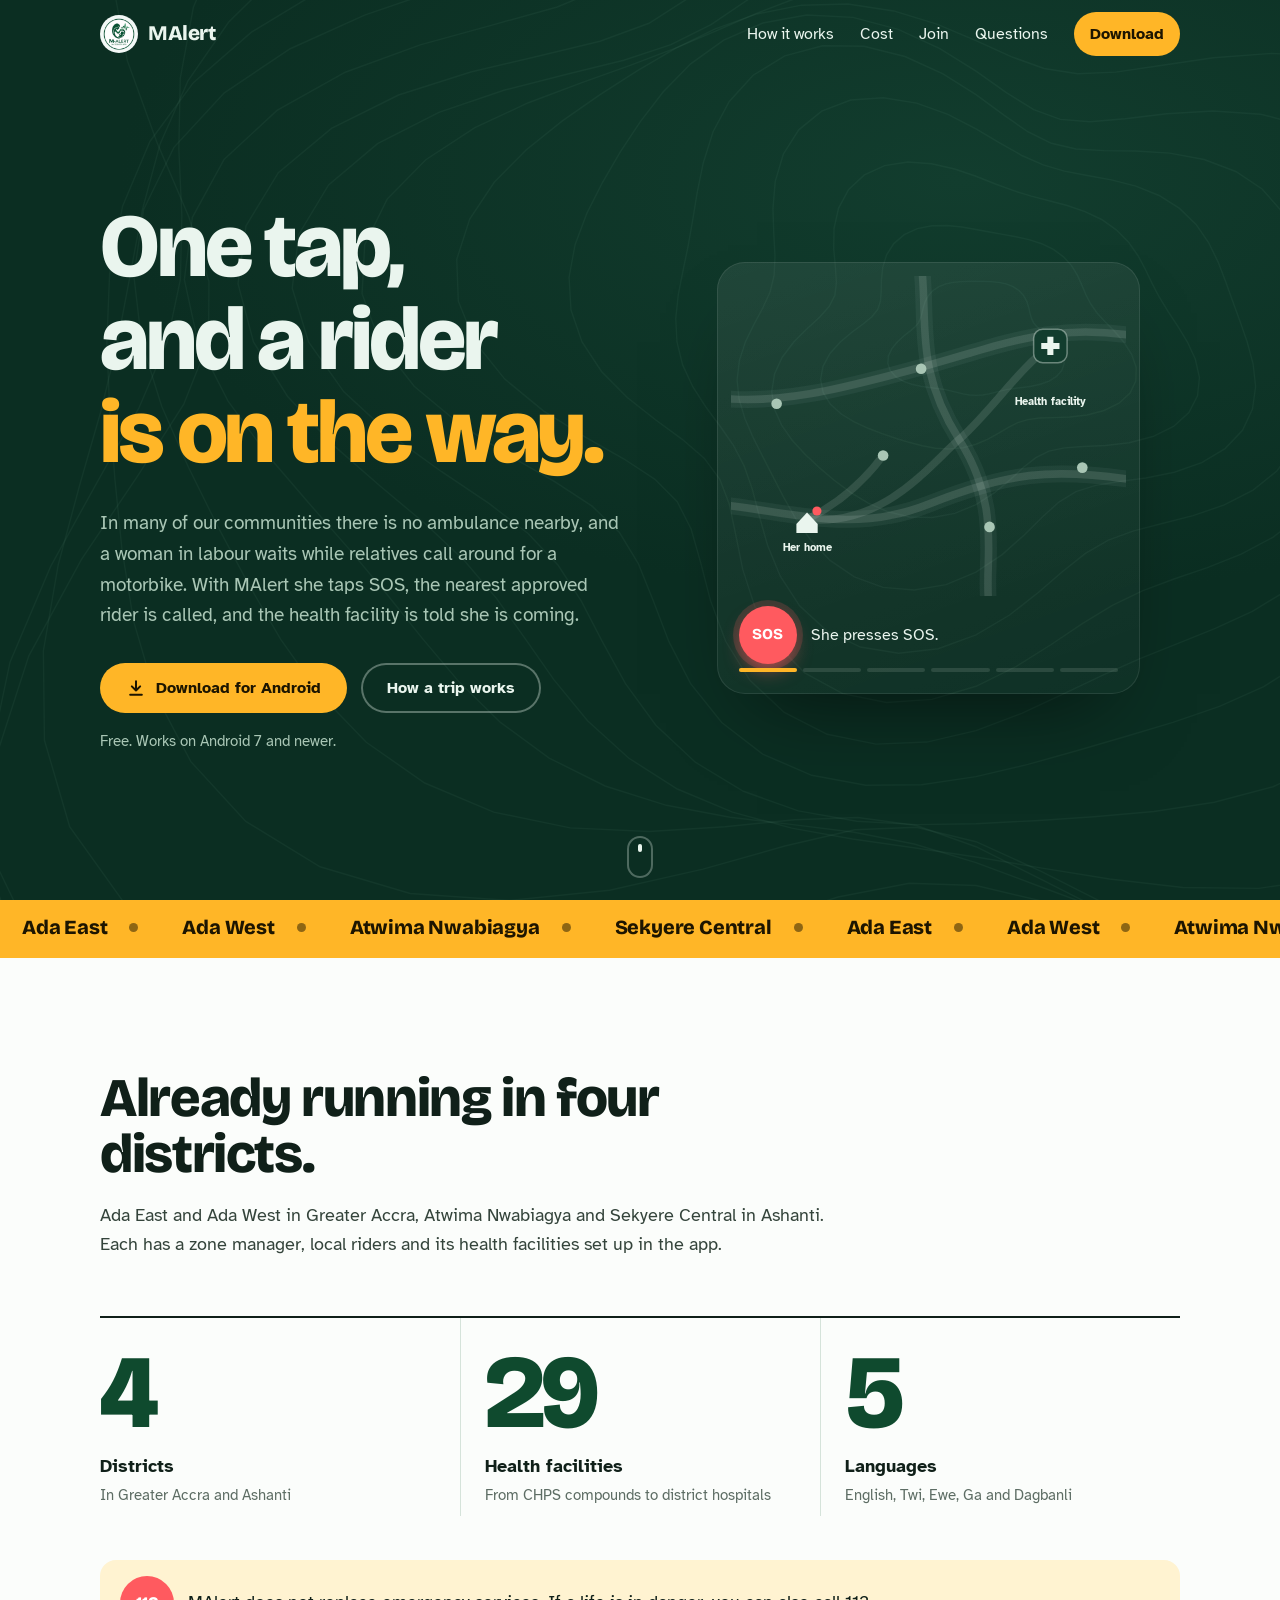
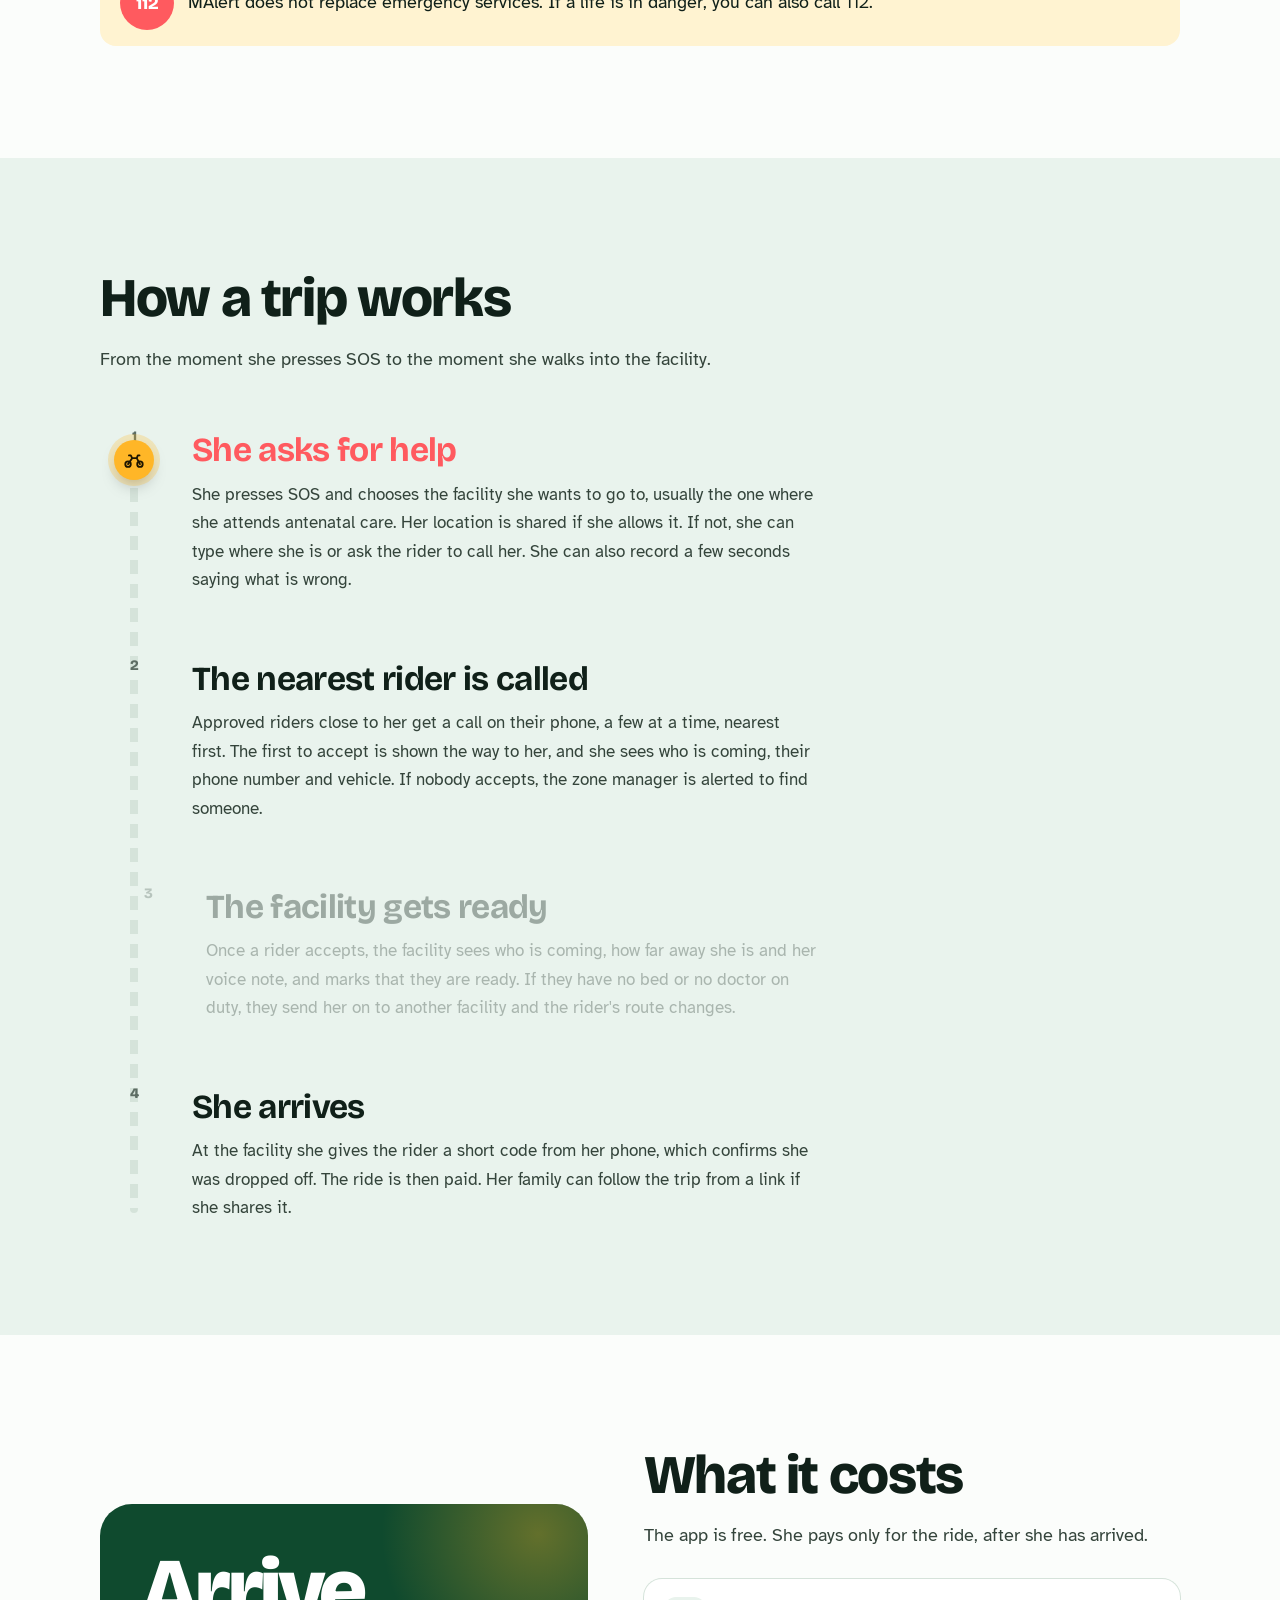
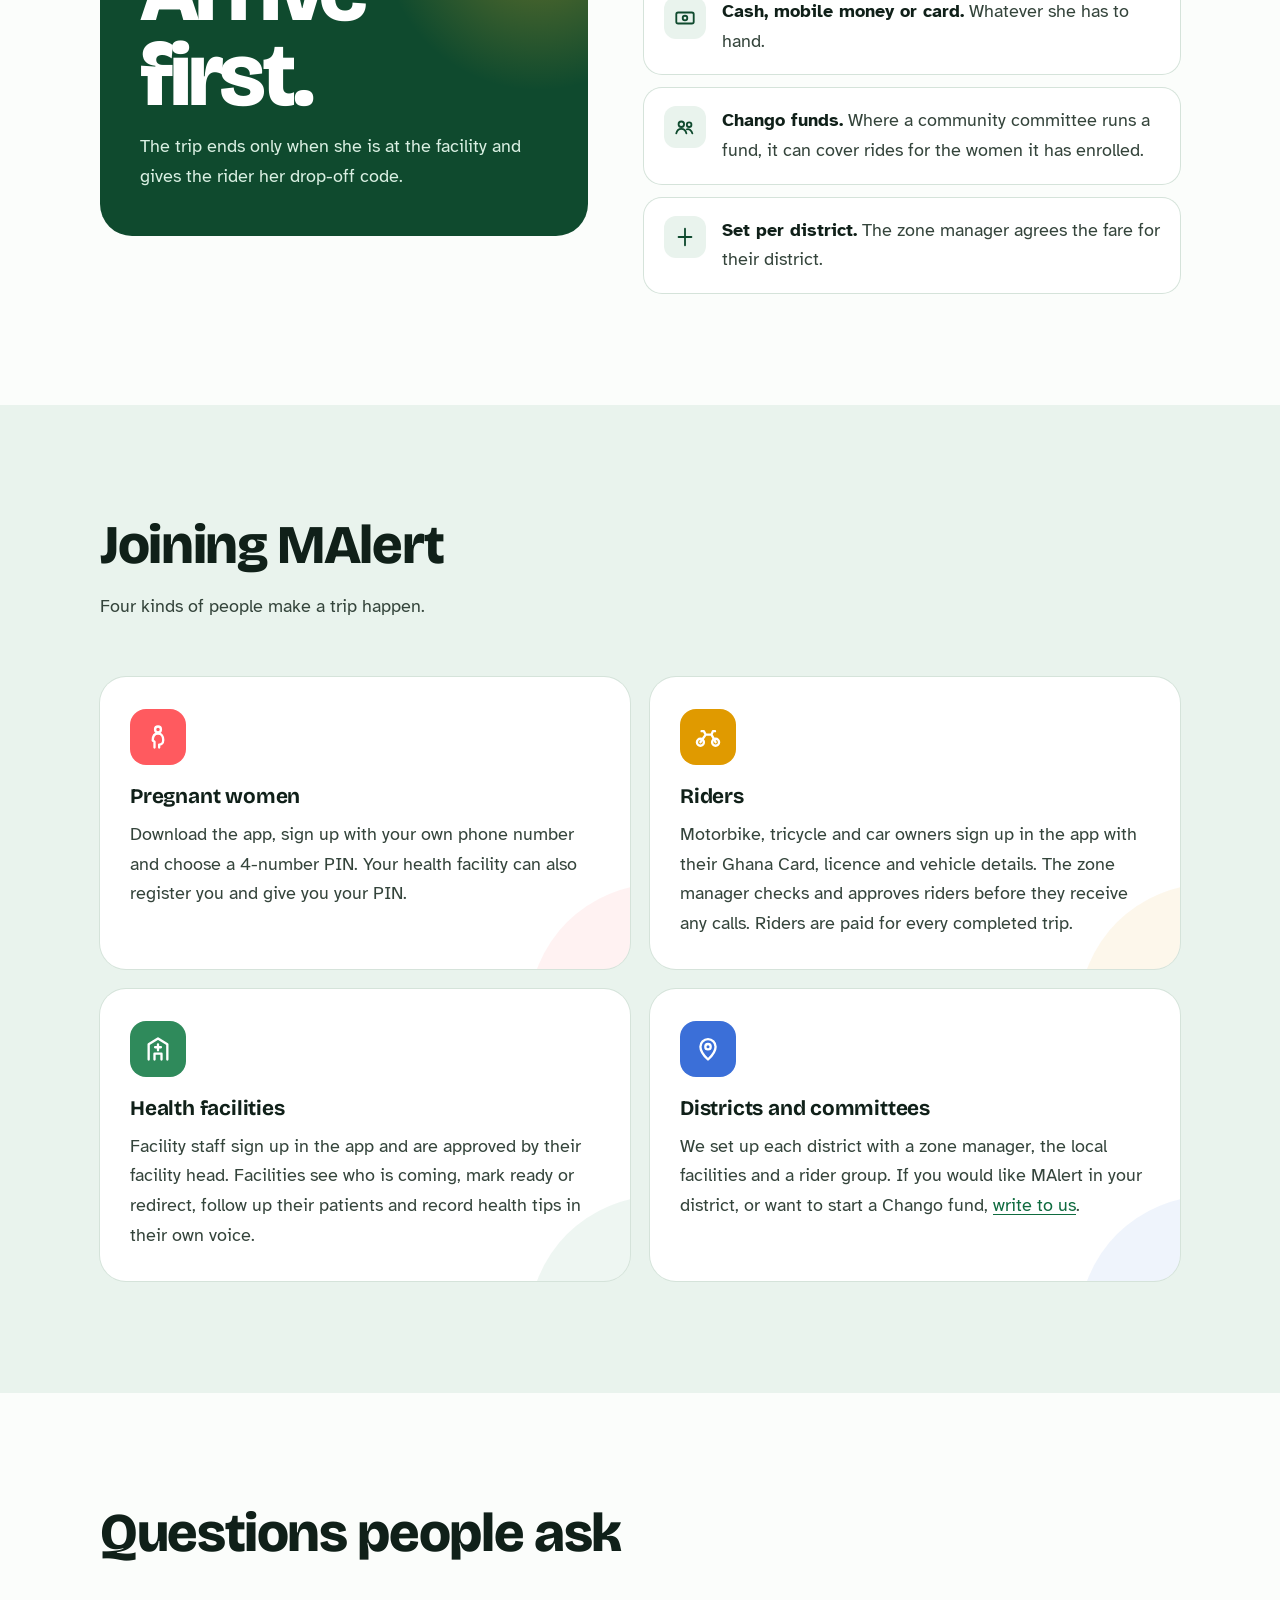
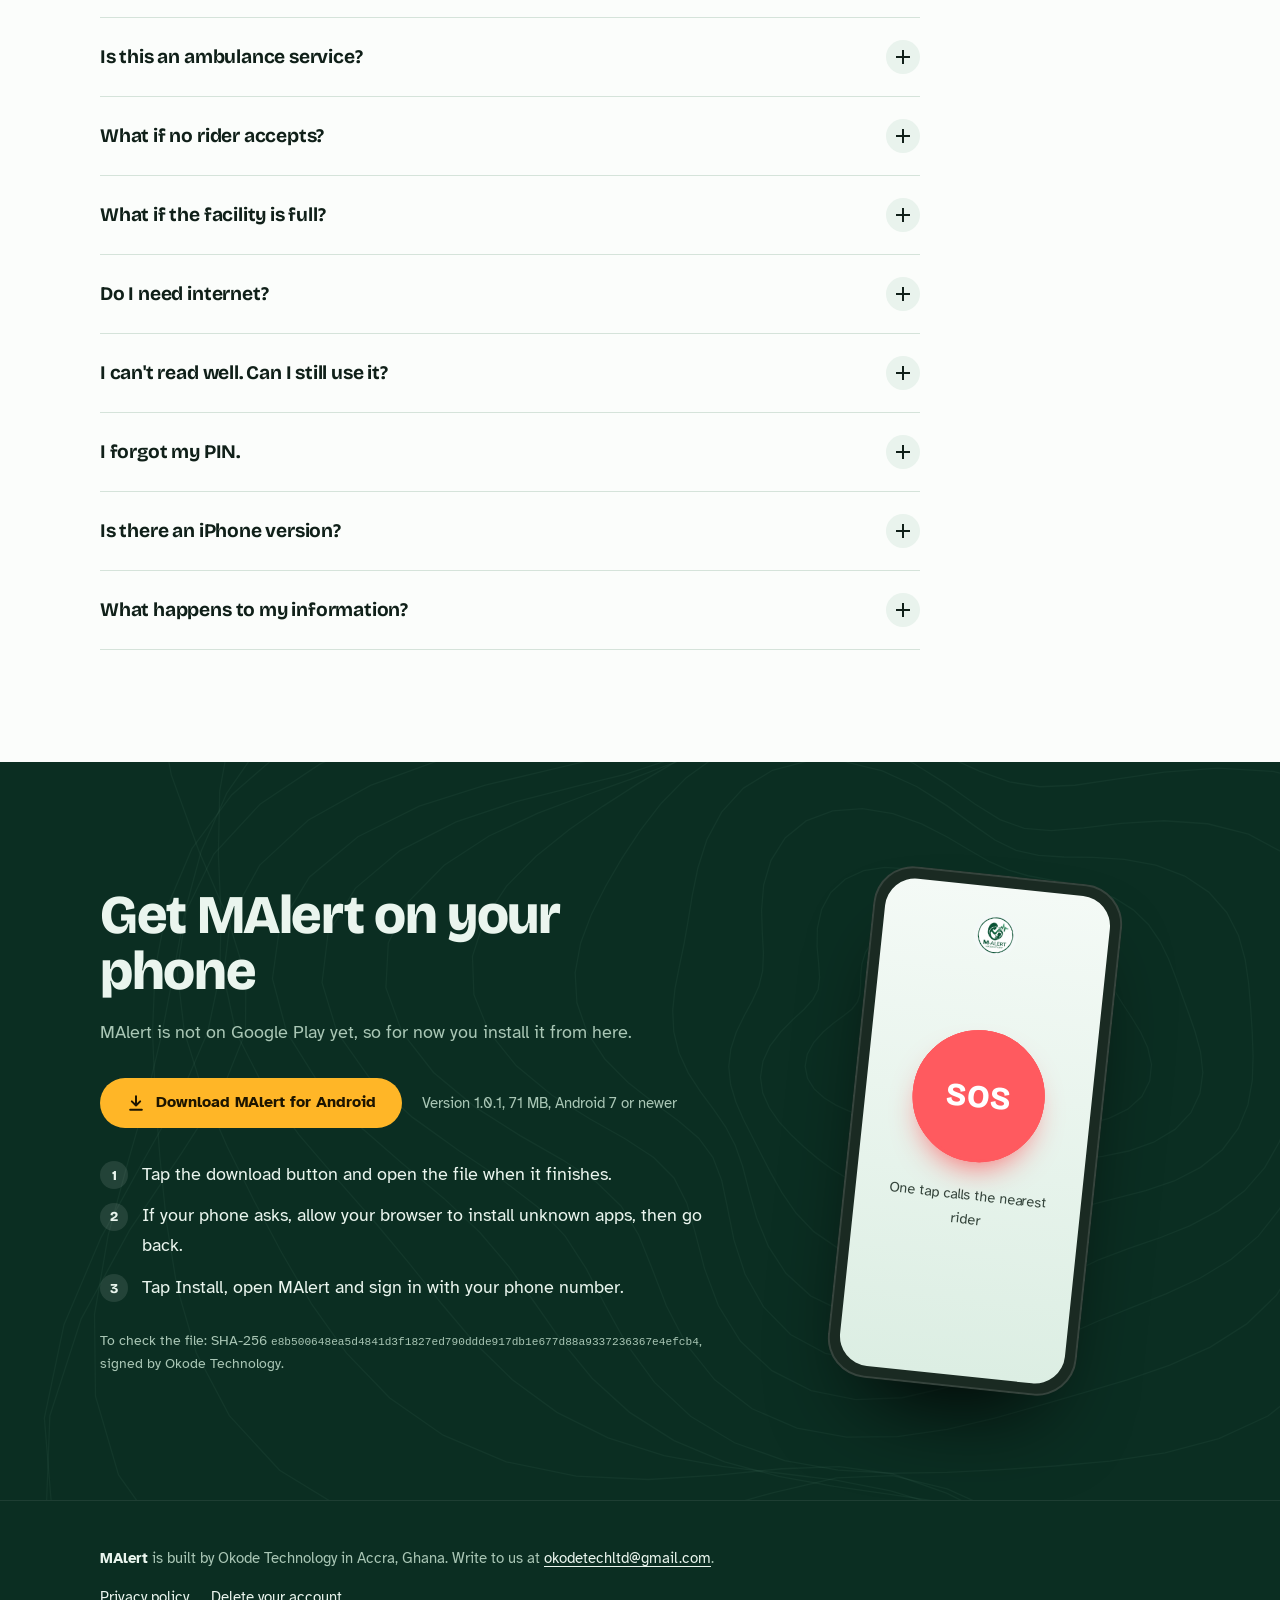
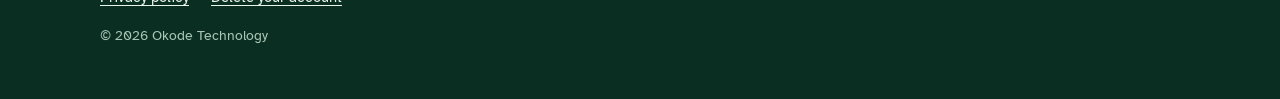
==== commit 3678be44: "Replace the fare card with an 'Arrive first' card Co-Authored-By: Claude Opus 5.5 <noreply@anthropic" ====
--- a/public/index.html
+++ b/public/index.html
@@ -160,8 +160,8 @@
   <section class="sec" id="cost">
     <div class="wrap cost-grid">
       <div class="fare rv">
-        <span class="amt"><sup>GH₵</sup>10</span>
-        <p>The flat fare today in Ada West, Atwima Nwabiagya and Sekyere Central. In Ada East it depends on the distance.</p>
+        <span class="amt amt-words">Arrive<br>first.</span>
+        <p>The trip ends only when she is at the facility and gives the rider her drop-off code.</p>
       </div>
       <div class="rv">
         <h2>What it costs</h2>
--- a/public/styles.css
+++ b/public/styles.css
@@ -281,6 +281,7 @@
 @keyframes glow { to { transform: translate(-40px, 30px) scale(1.15); } }
 .fare .amt { position: relative; display: block; font: 800 clamp(4.4rem, 12vw, 8rem)/.9 "Bricolage Grotesque", sans-serif; color: #fff; letter-spacing: -0.05em; }
 .fare .amt sup { font-size: .38em; vertical-align: .9em; margin-right: .08em; letter-spacing: 0; color: var(--rider); }
+.fare .amt-words { font-size: clamp(3.4rem, 8vw, 5.6rem); line-height: .95; letter-spacing: -0.04em; }
 .fare p { position: relative; margin-top: 14px; font-size: 1.05rem; }
 .pay { margin: 28px 0 0; padding: 0; list-style: none; display: grid; gap: 14px; }
 .pay li { display: flex; gap: 16px; align-items: flex-start; padding: 18px 20px; border-radius: 18px; background: var(--card); box-shadow: 0 0 0 1px var(--line); }
